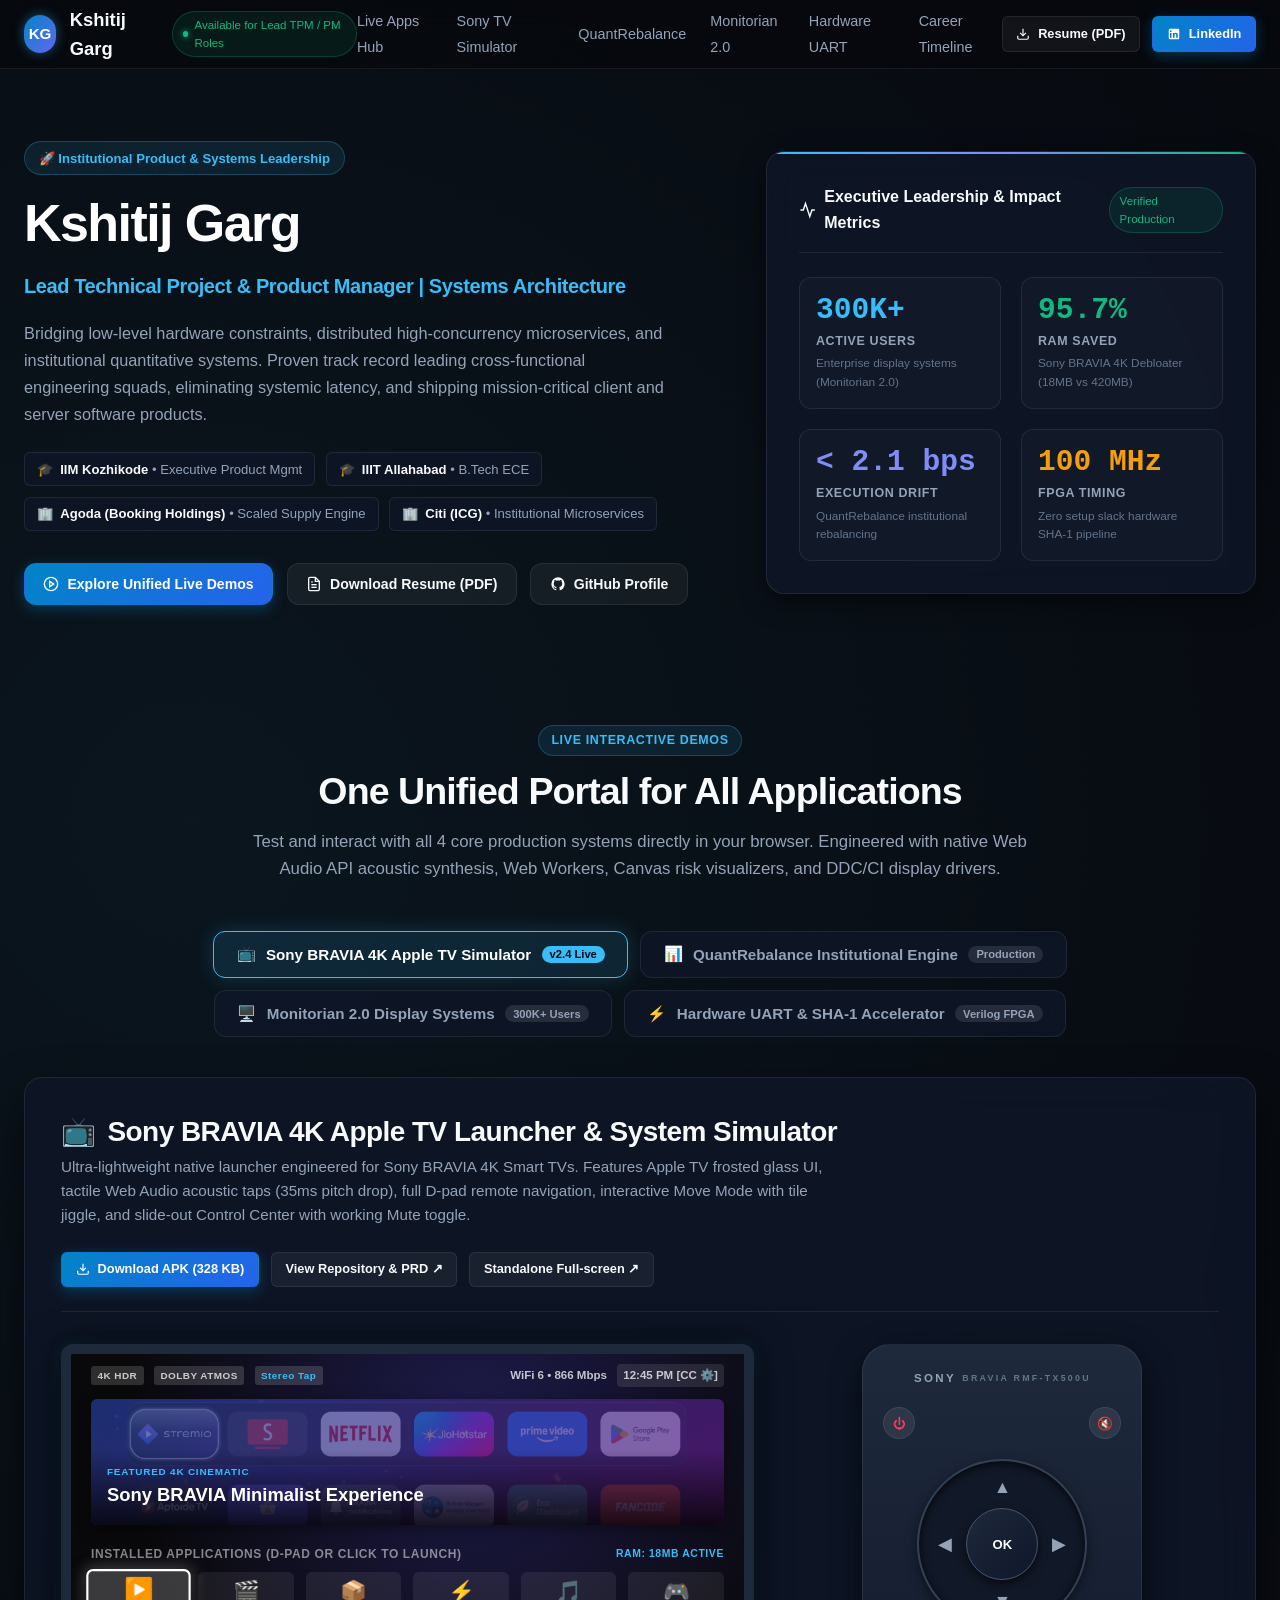
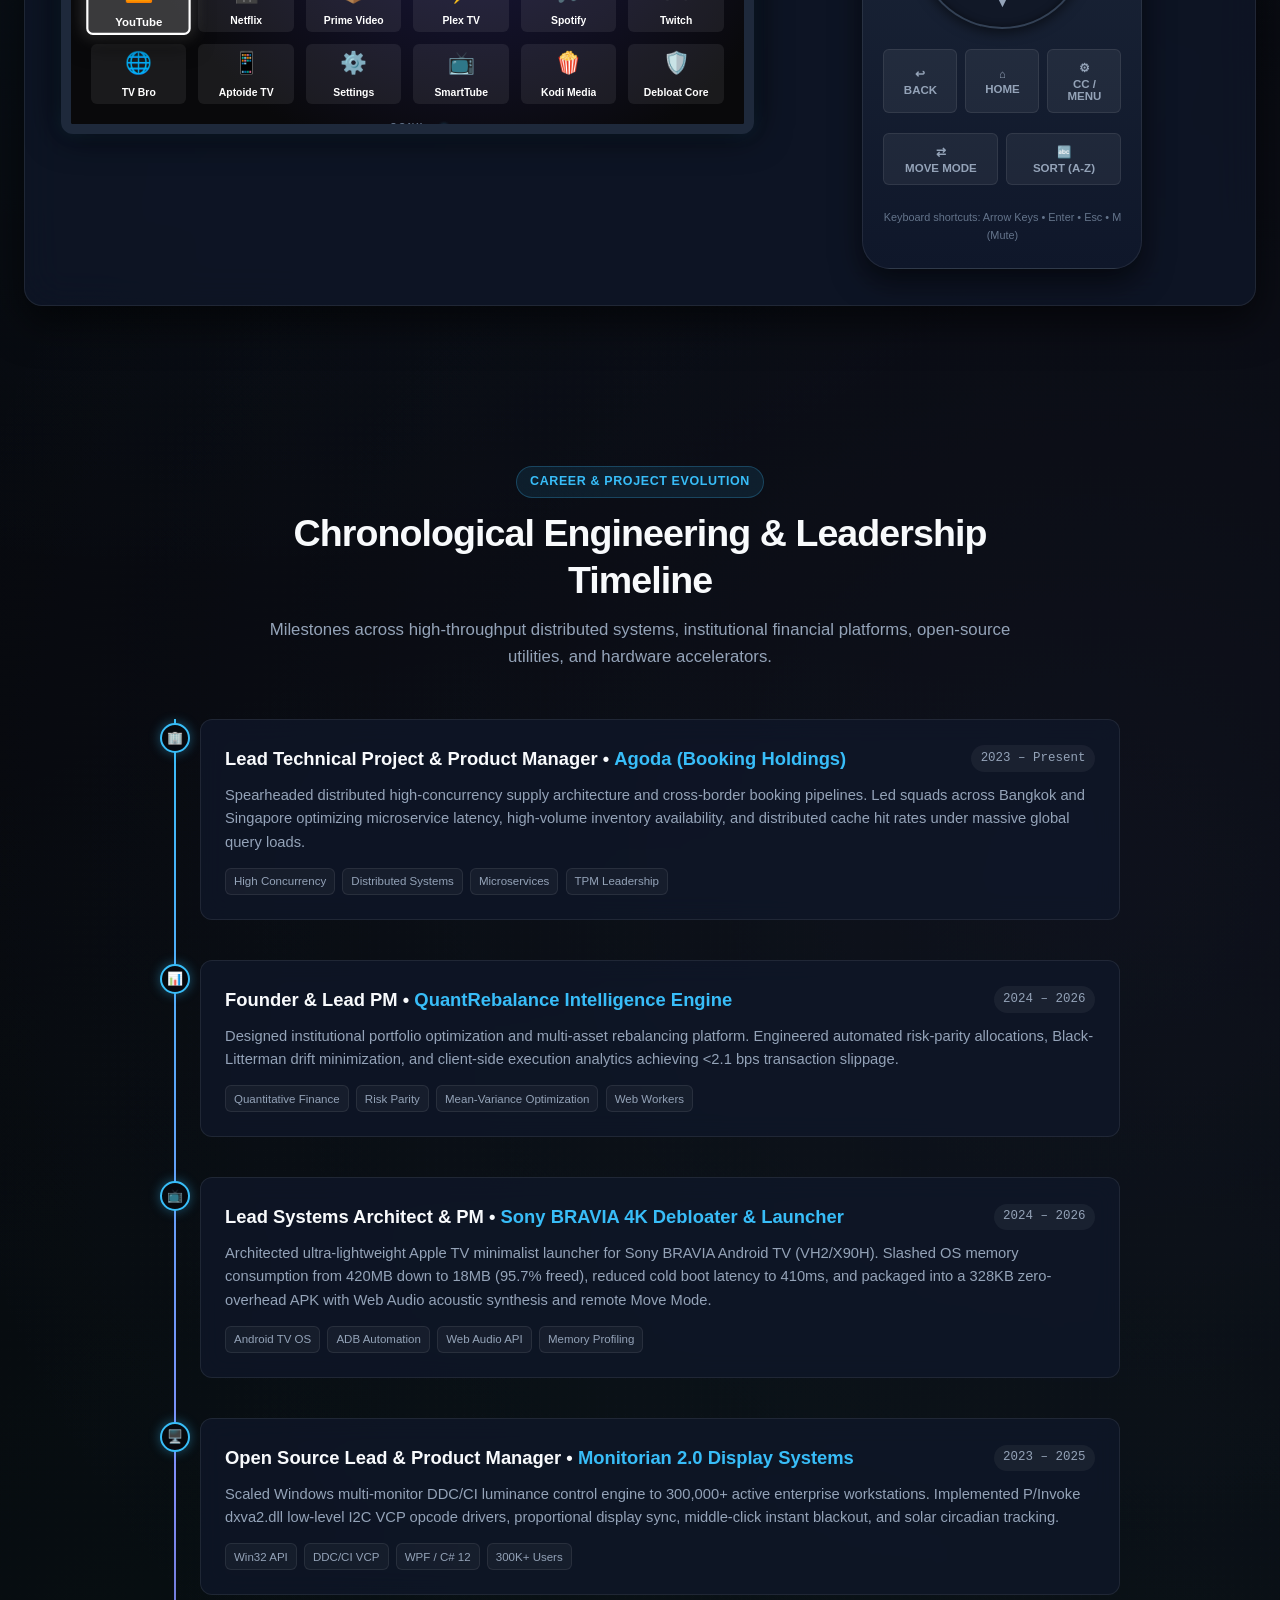
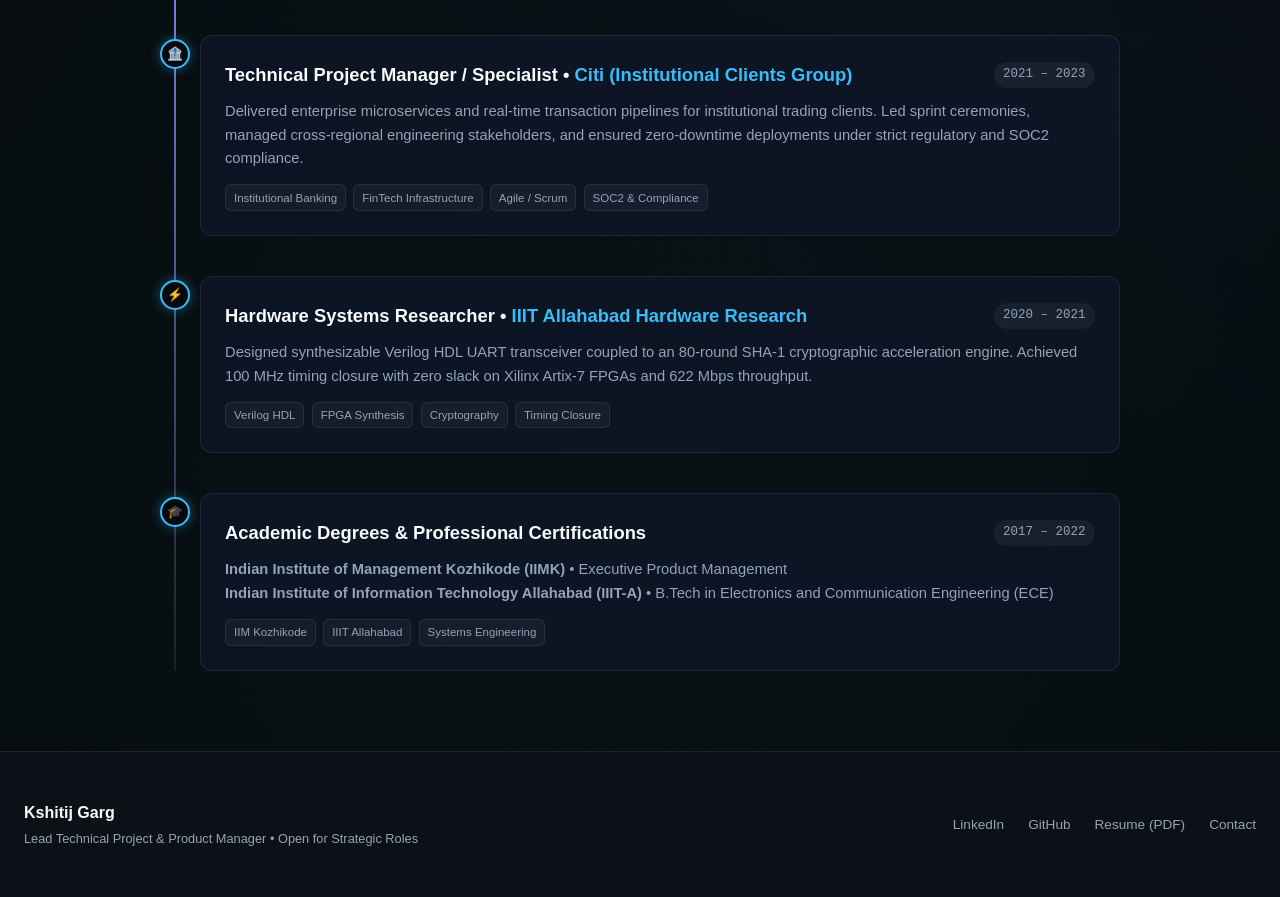
==== index.html @ eb643552 "feat: launch Executive Portfolio & Unified Live Interactive Systems Hub" ====
<!DOCTYPE html>
<html lang="en">
<head>
  <meta charset="UTF-8">
  <meta name="viewport" content="width=device-width, initial-scale=1.0">
  <title>Kshitij Garg | Lead Technical Project & Product Manager | Executive Portfolio & Live Systems Hub</title>
  <meta name="description" content="Executive Portfolio of Kshitij Garg - Lead Technical Project & Product Manager. Featuring interactive live applications for Sony BRAVIA 4K Debloater, QuantRebalance Engine, Monitorian 2.0 Display Systems, and Hardware UART/SHA-1 Accelerator.">
  <meta name="keywords" content="Kshitij Garg, Technical Project Manager, Product Manager, TPM, Sony BRAVIA Debloater, QuantRebalance, Monitorian, Verilog UART, High Concurrency, Agoda, Citi, IIM Kozhikode, IIIT Allahabad">
  
  <!-- Open Graph / Meta -->
  <meta property="og:type" content="website">
  <meta property="og:url" content="https://kshitij-garg.github.io/">
  <meta property="og:title" content="Kshitij Garg | Lead Technical Project & Product Manager">
  <meta property="og:description" content="Unified Executive Portfolio & Live Interactive Systems Hub. Experience real client-side simulators engineered with Web Audio API, Web Workers, Canvas, and high-concurrency architectures.">
  
  <!-- Favicon & Stylesheet -->
  <link rel="icon" href="data:image/svg+xml,<svg xmlns=%22http://www.w3.org/2000/svg%22 viewBox=%220%22 width=%2232%22 height=%2232%22><text y=%2224%22 font-size=%2222%22>⚡</text></svg>">
  <link rel="stylesheet" href="styles.css">
</head>
<body>

  <!-- ==========================================================================
       TOP EXECUTIVE NAVIGATION
       ========================================================================== -->
  <header class="site-nav">
    <div class="container nav-inner">
      <a href="#" class="nav-brand">
        <div class="brand-avatar">KG</div>
        <span>Kshitij Garg</span>
        <div class="nav-status">
          <span class="status-dot"></span>
          <span>Available for Lead TPM / PM Roles</span>
        </div>
      </a>

      <nav>
        <ul class="nav-links">
          <li><a href="#demos">Live Apps Hub</a></li>
          <li><a href="#tv-launcher">Sony TV Simulator</a></li>
          <li><a href="#quant-rebalance">QuantRebalance</a></li>
          <li><a href="#monitorian">Monitorian 2.0</a></li>
          <li><a href="#uart">Hardware UART</a></li>
          <li><a href="#timeline">Career Timeline</a></li>
        </ul>
      </nav>

      <div class="nav-actions">
        <a href="assets/Kshitij_Garg_Resume.pdf" target="_blank" class="btn btn-secondary btn-sm" download="Kshitij_Garg_Resume.pdf">
          <svg width="14" height="14" viewBox="0 0 24 24" fill="none" stroke="currentColor" stroke-width="2"><path d="M21 15v4a2 2 0 0 1-2 2H5a2 2 0 0 1-2-2v-4"/><polyline points="7 10 12 15 17 10"/><line x1="12" y1="15" x2="12" y2="3"/></svg>
          Resume (PDF)
        </a>
        <a href="https://in.linkedin.com/in/garg-kshitij" target="_blank" rel="noopener noreferrer" class="btn btn-primary btn-sm">
          <svg width="14" height="14" viewBox="0 0 24 24" fill="currentColor"><path d="M19 3a2 2 0 0 1 2 2v14a2 2 0 0 1-2 2H5a2 2 0 0 1-2-2V5a2 2 0 0 1 2-2h14m-.5 15.5v-5.3a3.26 3.26 0 0 0-3.26-3.26c-.85 0-1.84.52-2.28 1.3v-1.11h-2.79v8.37h2.79v-4.93c0-.77.62-1.4 1.39-1.4a1.4 1.4 0 0 1 1.4 1.4v4.93h2.75M6.46 8.76a1.5 1.5 0 0 0 1.5-1.5 1.5 1.5 0 0 0-1.5-1.5 1.5 1.5 0 0 0-1.5 1.5 1.5 1.5 0 0 0 1.5 1.5m1.39 9.74v-8.37H5.07v8.37h2.78z"/></svg>
          LinkedIn
        </a>
      </div>
    </div>
  </header>


  <!-- ==========================================================================
       HERO & EXECUTIVE INTRODUCTION
       ========================================================================== -->
  <section class="hero-section">
    <div class="container hero-grid">
      <div class="hero-content">
        <div class="hero-pill">
          <span>🚀 Institutional Product & Systems Leadership</span>
        </div>
        <h1 class="hero-title">Kshitij Garg</h1>
        <h2 class="hero-subtitle">Lead Technical Project & Product Manager | Systems Architecture</h2>
        <p class="hero-summary">
          Bridging low-level hardware constraints, distributed high-concurrency microservices, and institutional quantitative systems. Proven track record leading cross-functional engineering squads, eliminating systemic latency, and shipping mission-critical client and server software products.
        </p>

        <div class="hero-badges">
          <div class="badge-item">
            <span>🎓</span>
            <div><strong>IIM Kozhikode</strong> &bull; Executive Product Mgmt</div>
          </div>
          <div class="badge-item">
            <span>🎓</span>
            <div><strong>IIIT Allahabad</strong> &bull; B.Tech ECE</div>
          </div>
          <div class="badge-item">
            <span>🏢</span>
            <div><strong>Agoda (Booking Holdings)</strong> &bull; Scaled Supply Engine</div>
          </div>
          <div class="badge-item">
            <span>🏢</span>
            <div><strong>Citi (ICG)</strong> &bull; Institutional Microservices</div>
          </div>
        </div>

        <div class="hero-ctas">
          <a href="#demos" class="btn btn-primary">
            <svg width="16" height="16" viewBox="0 0 24 24" fill="none" stroke="currentColor" stroke-width="2"><circle cx="12" cy="12" r="10"/><polygon points="10 8 16 12 10 16 10 8"/></svg>
            Explore Unified Live Demos
          </a>
          <a href="assets/Kshitij_Garg_Resume.pdf" target="_blank" class="btn btn-secondary" download="Kshitij_Garg_Resume.pdf">
            <svg width="16" height="16" viewBox="0 0 24 24" fill="none" stroke="currentColor" stroke-width="2"><path d="M14 2H6a2 2 0 0 0-2 2v16a2 2 0 0 0 2 2h12a2 2 0 0 0 2-2V8z"/><polyline points="14 2 14 8 20 8"/><line x1="16" y1="13" x2="8" y2="13"/><line x1="16" y1="17" x2="8" y2="17"/><polyline points="10 9 9 9 8 9"/></svg>
            Download Resume (PDF)
          </a>
          <a href="https://github.com/kshitij-garg" target="_blank" rel="noopener noreferrer" class="btn btn-secondary">
            <svg width="16" height="16" viewBox="0 0 24 24" fill="currentColor"><path d="M12 2A10 10 0 0 0 2 12c0 4.42 2.87 8.17 6.84 9.5.5.08.66-.23.66-.5v-1.69c-2.77.6-3.36-1.34-3.36-1.34-.46-1.16-1.11-1.47-1.11-1.47-.91-.62.07-.6.07-.6 1 .07 1.53 1.03 1.53 1.03.87 1.52 2.34 1.07 2.91.83.1-.65.35-1.09.63-1.34-2.22-.25-4.55-1.11-4.55-4.92 0-1.11.38-2 1.03-2.71-.1-.25-.45-1.29.1-2.64 0 0 .84-.27 2.75 1.02.79-.22 1.65-.33 2.5-.33.85 0 1.71.11 2.5.33 1.91-1.29 2.75-1.02 2.75-1.02.55 1.35.2 2.39.1 2.64.65.71 1.03 1.6 1.03 2.71 0 3.82-2.34 4.66-4.57 4.91.36.31.69.92.69 1.85V21c0 .27.16.59.67.5C19.14 20.16 22 16.42 22 12A10 10 0 0 0 12 2z"/></svg>
            GitHub Profile
          </a>
        </div>
      </div>

      <!-- Hero Metrics KPI Card -->
      <div class="hero-card">
        <div class="hero-card-header">
          <div class="hero-card-title">
            <svg width="18" height="18" viewBox="0 0 24 24" fill="none" stroke="currentColor" stroke-width="2"><polyline points="22 12 18 12 15 21 9 3 6 12 2 12"/></svg>
            Executive Leadership & Impact Metrics
          </div>
          <span class="nav-status">Verified Production</span>
        </div>

        <div class="hero-stats-grid">
          <div class="stat-box">
            <div class="stat-num">300K+</div>
            <div class="stat-label">Active Users</div>
            <div class="stat-sub">Enterprise display systems (Monitorian 2.0)</div>
          </div>
          <div class="stat-box">
            <div class="stat-num emerald">95.7%</div>
            <div class="stat-label">RAM Saved</div>
            <div class="stat-sub">Sony BRAVIA 4K Debloater (18MB vs 420MB)</div>
          </div>
          <div class="stat-box">
            <div class="stat-num indigo">&lt; 2.1 bps</div>
            <div class="stat-label">Execution Drift</div>
            <div class="stat-sub">QuantRebalance institutional rebalancing</div>
          </div>
          <div class="stat-box">
            <div class="stat-num amber">100 MHz</div>
            <div class="stat-label">FPGA Timing</div>
            <div class="stat-sub">Zero setup slack hardware SHA-1 pipeline</div>
          </div>
        </div>
      </div>
    </div>
  </section>


  <!-- ==========================================================================
       UNIFIED LIVE INTERACTIVE APPS SHOWCASE
       ========================================================================== -->
  <section id="demos" class="showcase-section">
    <div class="container">
      <div class="section-head">
        <div class="section-badge">Live Interactive Demos</div>
        <h2 class="section-title">One Unified Portal for All Applications</h2>
        <p class="section-desc">
          Test and interact with all 4 core production systems directly in your browser. Engineered with native Web Audio API acoustic synthesis, Web Workers, Canvas risk visualizers, and DDC/CI display drivers.
        </p>
      </div>

      <!-- App Switcher Tab Bar -->
      <div class="app-tabs-container">
        <button class="app-tab-btn active" data-tab="tab-tv" id="btn-tab-tv">
          <span>📺</span>
          <span>Sony BRAVIA 4K Apple TV Simulator</span>
          <span class="tab-badge">v2.4 Live</span>
        </button>
        <button class="app-tab-btn" data-tab="tab-quant" id="btn-tab-quant">
          <span>📊</span>
          <span>QuantRebalance Institutional Engine</span>
          <span class="tab-badge">Production</span>
        </button>
        <button class="app-tab-btn" data-tab="tab-monitorian" id="btn-tab-monitorian">
          <span>🖥️</span>
          <span>Monitorian 2.0 Display Systems</span>
          <span class="tab-badge">300K+ Users</span>
        </button>
        <button class="app-tab-btn" data-tab="tab-uart" id="btn-tab-uart">
          <span>⚡</span>
          <span>Hardware UART & SHA-1 Accelerator</span>
          <span class="tab-badge">Verilog FPGA</span>
        </button>
      </div>


      <!-- ======================================================================
           TAB 1: SONY BRAVIA 4K APPLE TV LAUNCHER SIMULATOR
           ====================================================================== -->
      <div id="tab-tv" class="app-panel active">
        <div class="app-panel-header">
          <div class="app-title-group">
            <h3>
              <span>📺</span>
              <span>Sony BRAVIA 4K Apple TV Launcher & System Simulator</span>
            </h3>
            <p>
              Ultra-lightweight native launcher engineered for Sony BRAVIA 4K Smart TVs. Features Apple TV frosted glass UI, tactile Web Audio acoustic taps (35ms pitch drop), full D-pad remote navigation, interactive Move Mode with tile jiggle, and slide-out Control Center with working Mute toggle.
            </p>
          </div>
          <div class="app-panel-actions">
            <a href="https://github.com/kshitij-garg/sony-bravia-vh2-debloater/releases/download/v2.4.0/CleanYourTV_v2.4_Aligned.apk" class="btn btn-primary btn-sm">
              <svg width="14" height="14" viewBox="0 0 24 24" fill="none" stroke="currentColor" stroke-width="2"><path d="M21 15v4a2 2 0 0 1-2 2H5a2 2 0 0 1-2-2v-4"/><polyline points="7 10 12 15 17 10"/><line x1="12" y1="15" x2="12" y2="3"/></svg>
              Download APK (328 KB)
            </a>
            <a href="https://github.com/kshitij-garg/sony-bravia-vh2-debloater" target="_blank" rel="noopener noreferrer" class="btn btn-secondary btn-sm">
              View Repository & PRD ↗
            </a>
            <a href="tv-simulator/" target="_blank" class="btn btn-secondary btn-sm">
              Standalone Full-screen ↗
            </a>
          </div>
        </div>

        <div class="simulator-layout-grid">
          <!-- 16:9 TV Frame -->
          <div class="tv-simulator-frame">
            <div class="tv-screen">
              <!-- TV Top Status Bar -->
              <div class="tv-status-bar">
                <div class="tv-status-left">
                  <span class="tv-pill-badge">4K HDR</span>
                  <span class="tv-pill-badge">DOLBY ATMOS</span>
                  <span class="tv-pill-badge" id="tv-sound-badge">Stereo Tap</span>
                </div>
                <div class="tv-status-right">
                  <span id="tv-status-wifi">WiFi 6 &bull; 866 Mbps</span>
                  <span id="tv-status-clock" style="cursor: pointer; padding: 2px 6px; border-radius: 4px; background: rgba(255,255,255,0.1);">12:45 PM [CC ⚙️]</span>
                </div>
              </div>

              <!-- TV Featured Hero Banner -->
              <div class="tv-hero-banner">
                <div class="tv-hero-meta">
                  <div class="tv-hero-tag">FEATURED 4K CINEMATIC</div>
                  <div class="tv-hero-title">Sony BRAVIA Minimalist Experience</div>
                </div>
              </div>

              <!-- TV App Grid Container -->
              <div class="tv-grid-container">
                <div class="tv-grid-title">
                  <span>Installed Applications (D-Pad or Click to Launch)</span>
                  <span style="font-size: 0.65rem; color: #38bdf8;">RAM: 18MB active</span>
                </div>
                <div id="tv-apps-grid" class="tv-apps-row">
                  <!-- App tiles injected via app.js -->
                </div>
              </div>

              <!-- Interactive TV Toast -->
              <div id="tv-toast" style="position: absolute; bottom: 15px; left: 50%; transform: translateX(-50%) translateY(10px); background: rgba(15,23,42,0.92); border: 1px solid #38bdf8; color: #ffffff; padding: 6px 16px; border-radius: 20px; font-size: 0.75rem; font-weight: 600; opacity: 0; transition: all 0.25s ease; pointer-events: none; z-index: 20; box-shadow: 0 4px 15px rgba(0,0,0,0.6);">
                Welcome to Sony BRAVIA Apple TV Simulator
              </div>

              <!-- Slide-Out Control Center Panel -->
              <div id="tv-control-center" class="tv-control-center">
                <div class="cc-header">
                  <h4>Control Center</h4>
                  <button id="cc-close-btn" class="remote-btn-mini">&times;</button>
                </div>

                <div class="cc-toggle-item" id="cc-sound-toggle">
                  <div class="cc-toggle-label">
                    <span>🔊</span>
                    <span id="cc-sound-label">Navigation Sound (Enabled)</span>
                  </div>
                  <div class="cc-switch active" id="cc-sound-switch"></div>
                </div>

                <div class="stat-box" style="padding: 0.75rem;">
                  <div class="stat-num emerald" style="font-size: 1.25rem;">18 MB</div>
                  <div class="stat-label" style="font-size: 0.68rem;">Active RAM Footprint</div>
                  <div class="stat-sub" style="font-size: 0.65rem;">OEM: 420 MB (95.7% freed)</div>
                </div>

                <div class="stat-box" style="padding: 0.75rem;">
                  <div class="stat-num" style="font-size: 1.25rem;">410 ms</div>
                  <div class="stat-label" style="font-size: 0.68rem;">Cold Boot Latency</div>
                  <div class="stat-sub" style="font-size: 0.65rem;">OEM: 4,200 ms (90.2% faster)</div>
                </div>

                <div style="font-size: 0.7rem; color: #94a3b8; line-height: 1.4;">
                  Tip: Toggle the Mute switch above or press Mute on the remote to mute tactile wood clicks synthesized via Web Audio API.
                </div>
              </div>
            </div>

            <!-- Bezel Logo -->
            <div class="tv-bezel-brand">SONY</div>
            <div class="tv-bezel-indicator"></div>
          </div>

          <!-- Virtual Remote Control Widget -->
          <div class="remote-control-widget">
            <div class="remote-brand">
              <span>SONY</span>
              <span style="font-size: 0.55rem; color: #64748b;">BRAVIA RMF-TX500U</span>
            </div>

            <div class="remote-top-bar">
              <button class="remote-btn-mini power" id="remote-btn-power" title="TV Standby">⏻</button>
              <button class="remote-btn-mini" id="remote-btn-mute" title="Mute Audio">🔇</button>
            </div>

            <!-- D-Pad Directional Wheel -->
            <div class="remote-dpad">
              <button class="dpad-btn dpad-up" id="dpad-up" title="Up">▲</button>
              <button class="dpad-btn dpad-down" id="dpad-down" title="Down">▼</button>
              <button class="dpad-btn dpad-left" id="dpad-left" title="Left">◀</button>
              <button class="dpad-btn dpad-right" id="dpad-right" title="Right">▶</button>
              <button class="dpad-center" id="dpad-center" title="OK / Select">OK</button>
            </div>

            <!-- Remote Navigation Action Rows -->
            <div class="remote-row">
              <button class="remote-btn" id="remote-btn-back">
                <span>↩</span>
                <span>BACK</span>
              </button>
              <button class="remote-btn" id="remote-btn-home">
                <span>⌂</span>
                <span>HOME</span>
              </button>
              <button class="remote-btn" id="remote-btn-menu">
                <span>⚙</span>
                <span>CC / MENU</span>
              </button>
            </div>

            <div class="remote-row">
              <button class="remote-btn" id="remote-btn-move" title="Toggle Move Mode to rearrange tiles">
                <span>⇄</span>
                <span>MOVE MODE</span>
              </button>
              <button class="remote-btn" id="remote-btn-sort" title="Sort apps alphabetically">
                <span>🔤</span>
                <span>SORT (A-Z)</span>
              </button>
            </div>

            <div style="font-size: 0.68rem; color: #64748b; text-align: center; margin-top: 0.25rem;">
              Keyboard shortcuts: Arrow Keys &bull; Enter &bull; Esc &bull; M (Mute)
            </div>
          </div>
        </div>
      </div>


      <!-- ======================================================================
           TAB 2: QUANTREBALANCE INSTITUTIONAL ENGINE
           ====================================================================== -->
      <div id="tab-quant" class="app-panel">
        <div class="app-panel-header">
          <div class="app-title-group">
            <h3>
              <span>📊</span>
              <span>QuantRebalance &bull; Institutional Quantitative Portfolio Engine</span>
            </h3>
            <p>
              Mathematical asset allocation & multi-factor risk rebalancing platform. Adjust target weights to simulate covariance risk, Sharpe optimization, and 95% Daily Value-at-Risk (VaR) in real-time.
            </p>
          </div>
          <div class="app-panel-actions">
            <a href="https://kshitij-garg.github.io/quant-rebalance/" target="_blank" class="btn btn-primary btn-sm">
              Launch Full Production Web App ↗
            </a>
            <a href="https://github.com/kshitij-garg/quant-rebalance" target="_blank" rel="noopener noreferrer" class="btn btn-secondary btn-sm">
              View Algorithm Docs & Repo ↗
            </a>
          </div>
        </div>

        <div class="quant-dashboard">
          <!-- Left: Portfolio Sliders & Strategy Selector -->
          <div class="quant-sliders-card">
            <div style="font-size: 0.85rem; font-weight: 700; margin-bottom: 0.75rem; color: #f8fafc;">
              Optimization Strategy Presets:
            </div>
            <div class="quant-strategy-selector">
              <div class="strategy-chip active" data-strat="risk-parity">Risk Parity (Inverse Vol)</div>
              <div class="strategy-chip" data-strat="max-sharpe">Max Sharpe / Growth</div>
              <div class="strategy-chip" data-strat="conservative">Wealth Preservation</div>
              <div class="strategy-chip" data-strat="equal">Equal Weight (1/N)</div>
            </div>

            <div style="font-size: 0.82rem; font-weight: 700; margin-bottom: 0.85rem; color: #94a3b8; text-transform: uppercase; letter-spacing: 0.05em;">
              Asset Allocation Weights:
            </div>

            <div class="asset-slider-row">
              <div class="asset-meta">
                <span class="asset-label"><span style="color:#38bdf8;">■</span> US Equities (SPY) <span class="asset-badge">Large Cap</span></span>
                <span class="asset-val" id="val-spy">30%</span>
              </div>
              <input type="range" class="custom-range" id="slider-spy" min="0" max="100" value="30">
            </div>

            <div class="asset-slider-row">
              <div class="asset-meta">
                <span class="asset-label"><span style="color:#818cf8;">■</span> Tech & Growth (QQQ) <span class="asset-badge">Nasdaq 100</span></span>
                <span class="asset-val" id="val-qqq">25%</span>
              </div>
              <input type="range" class="custom-range" id="slider-qqq" min="0" max="100" value="25">
            </div>

            <div class="asset-slider-row">
              <div class="asset-meta">
                <span class="asset-label"><span style="color:#f59e0b;">■</span> Emerging Markets (EEM) <span class="asset-badge">Global Alpha</span></span>
                <span class="asset-val" id="val-eem">10%</span>
              </div>
              <input type="range" class="custom-range" id="slider-eem" min="0" max="100" value="10">
            </div>

            <div class="asset-slider-row">
              <div class="asset-meta">
                <span class="asset-label"><span style="color:#10b981;">■</span> 20+ Yr US Treasuries (TLT) <span class="asset-badge">Safe Haven</span></span>
                <span class="asset-val" id="val-tlt">20%</span>
              </div>
              <input type="range" class="custom-range" id="slider-tlt" min="0" max="100" value="20">
            </div>

            <div class="asset-slider-row">
              <div class="asset-meta">
                <span class="asset-label"><span style="color:#fbbf24;">■</span> Physical Gold (GLD) <span class="asset-badge">Inflation Hedge</span></span>
                <span class="asset-val" id="val-gld">10%</span>
              </div>
              <input type="range" class="custom-range" id="slider-gld" min="0" max="100" value="10">
            </div>

            <div class="asset-slider-row">
              <div class="asset-meta">
                <span class="asset-label"><span style="color:#a855f7;">■</span> Digital Store of Value (BTC) <span class="asset-badge">Asymmetric</span></span>
                <span class="asset-val" id="val-btc">5%</span>
              </div>
              <input type="range" class="custom-range" id="slider-btc" min="0" max="100" value="5">
            </div>
          </div>

          <!-- Right: Donut Chart & Quantitative KPIs -->
          <div class="quant-metrics-card">
            <div style="font-size: 0.88rem; font-weight: 700; color: #f8fafc; text-align: center;">
              Asset Allocation Breakdown
            </div>

            <div class="chart-wrapper">
              <canvas id="quant-donut-canvas" style="width: 100%; height: 100%;"></canvas>
            </div>

            <div class="quant-kpi-grid">
              <div class="quant-kpi-item">
                <div class="quant-kpi-num emerald" id="quant-metric-return">10.82%</div>
                <div class="quant-kpi-label">Expected Annual Return</div>
              </div>
              <div class="quant-kpi-item">
                <div class="quant-kpi-num indigo" id="quant-metric-vol">12.45%</div>
                <div class="quant-kpi-label">Annualized Volatility (σ)</div>
              </div>
              <div class="quant-kpi-item">
                <div class="quant-kpi-num" id="quant-metric-sharpe">1.48</div>
                <div class="quant-kpi-label">Sharpe Ratio (Rf=4.5%)</div>
              </div>
              <div class="quant-kpi-item">
                <div class="quant-kpi-num amber" id="quant-metric-var">-1.32%</div>
                <div class="quant-kpi-label">95% Daily VaR (Parametric)</div>
              </div>
            </div>
          </div>
        </div>
      </div>


      <!-- ======================================================================
           TAB 3: MONITORIAN 2.0 DISPLAY SYSTEMS
           ====================================================================== -->
      <div id="tab-monitorian" class="app-panel">
        <div class="app-panel-header">
          <div class="app-title-group">
            <h3>
              <span>🖥️</span>
              <span>Monitorian 2.0 &bull; Windows Multi-Monitor Display Systems Simulator</span>
            </h3>
            <p>
              Enterprise multi-monitor luminance and color orchestration engine. Used by over 300,000 active professionals. Simulates DDC/CI VCP opcode 0x10 brightness, 0x12 contrast, middle-click instant blackout, and circadian solar warmth curves.
            </p>
          </div>
          <div class="app-panel-actions">
            <a href="https://github.com/kshitij-garg/Monitorian-2.0" target="_blank" rel="noopener noreferrer" class="btn btn-secondary btn-sm">
              View Repository & Win32 Docs ↗
            </a>
            <a href="monitorian-simulator/" target="_blank" class="btn btn-secondary btn-sm">
              Standalone Full-screen ↗
            </a>
          </div>
        </div>

        <!-- Multi-Monitor Hardware Array -->
        <div class="monitor-array" id="monitor-array-container">
          <!-- Monitor 1: 32" 4K Landscape -->
          <div class="virtual-monitor">
            <div class="monitor-screen-box screen-landscape-lg">
              <div class="monitor-inner-visual" id="screen-mon-1" style="background: radial-gradient(circle at 50% 30%, #1e3a8a, #090d16);">
                <div class="monitor-label-tag"><span>💻</span> Display 1 (32" 4K UHD)</div>
                <div class="monitor-status-nit" id="mon-val-1">75% (285 nits)</div>
                <div style="font-size: 0.55rem; color: #94a3b8;">VCP 0x10 &bull; DDC/CI 0x37</div>
              </div>
            </div>
            <div class="monitor-stand"></div>
            <div class="monitor-base"></div>
          </div>

          <!-- Monitor 2: 27" Vertical Coding -->
          <div class="virtual-monitor">
            <div class="monitor-screen-box screen-portrait">
              <div class="monitor-inner-visual" id="screen-mon-2" style="background: radial-gradient(circle at 50% 30%, #312e81, #090d16);">
                <div class="monitor-label-tag"><span>📜</span> Display 2 (27" Vertical)</div>
                <div class="monitor-status-nit" id="mon-val-2">60% (228 nits)</div>
                <div style="font-size: 0.55rem; color: #94a3b8;">VCP 0x10</div>
              </div>
            </div>
            <div class="monitor-stand"></div>
            <div class="monitor-base"></div>
          </div>

          <!-- Monitor 3: 24" Studio Reference -->
          <div class="virtual-monitor">
            <div class="monitor-screen-box screen-landscape-sm">
              <div class="monitor-inner-visual" id="screen-mon-3" style="background: radial-gradient(circle at 50% 30%, #064e3b, #090d16);">
                <div class="monitor-label-tag"><span>🎨</span> Display 3 (24" sRGB)</div>
                <div class="monitor-status-nit" id="mon-val-3">80% (304 nits)</div>
                <div style="font-size: 0.55rem; color: #94a3b8;">VCP 0x10</div>
              </div>
            </div>
            <div class="monitor-stand"></div>
            <div class="monitor-base"></div>
          </div>
        </div>

        <!-- Controls & Embedded CLI Terminal -->
        <div class="simulator-layout-grid">
          <!-- Monitorian Controls Card -->
          <div class="stat-box" style="padding: 1.5rem; display: flex; flex-direction: column; gap: 1.25rem;">
            <div style="display: flex; justify-content: space-between; align-items: center;">
              <span style="font-weight: 700; font-size: 0.95rem;">Display Luminance Sliders</span>
              <button id="btn-blackout-toggle" class="btn btn-secondary btn-sm">
                🌙 Middle-Click Instant Blackout
              </button>
            </div>

            <div class="asset-slider-row">
              <div class="asset-meta">
                <span class="asset-label">Display 1 (32" 4K IPS)</span>
                <span class="asset-val" id="disp-slider-val-1">VCP 0x10</span>
              </div>
              <input type="range" class="custom-range" id="mon-slider-1" min="0" max="100" value="75">
            </div>

            <div class="asset-slider-row">
              <div class="asset-meta">
                <span class="asset-label">Display 2 (27" Vertical QHD)</span>
                <span class="asset-val" id="disp-slider-val-2">VCP 0x10</span>
              </div>
              <input type="range" class="custom-range" id="mon-slider-2" min="0" max="100" value="60">
            </div>

            <div class="asset-slider-row">
              <div class="asset-meta">
                <span class="asset-label">Display 3 (24" sRGB Reference)</span>
                <span class="asset-val" id="disp-slider-val-3">VCP 0x10</span>
              </div>
              <input type="range" class="custom-range" id="mon-slider-3" min="0" max="100" value="80">
            </div>

            <div class="cc-toggle-item" id="mon-sync-toggle-row">
              <div class="cc-toggle-label">
                <span>🔗</span>
                <span>Unify & Gang All Display Sliders</span>
              </div>
              <div class="cc-switch" id="mon-sync-switch"></div>
            </div>

            <div class="asset-slider-row">
              <div class="asset-meta">
                <span class="asset-label">Circadian Solar Warmth</span>
                <span class="asset-val" id="val-circadian">6500K</span>
              </div>
              <input type="range" class="custom-range" id="slider-circadian" min="2700" max="6500" value="6500" step="100">
            </div>
          </div>

          <!-- Embedded DDC/CI CLI Console -->
          <div class="monitorian-cli-box">
            <div class="cli-history" id="monitorian-cli-history">
              <div class="cli-line success">Monitorian 2.0 DDC/CI VCP Engine Initialized.</div>
              <div class="cli-line info">P/Invoke dxva2.dll loaded. 3 physical displays attached.</div>
              <div class="cli-line">Type "help" to view available terminal commands.</div>
            </div>
            <div class="cli-input-row">
              <span class="cli-prompt">DDC/CI&gt;</span>
              <input type="text" id="monitorian-cli-input" class="cli-input" placeholder="e.g. status, set 1 85, blackout, benchmark">
            </div>
          </div>
        </div>
      </div>


      <!-- ======================================================================
           TAB 4: HARDWARE UART & SHA-1 ACCELERATOR
           ====================================================================== -->
      <div id="tab-uart" class="app-panel">
        <div class="app-panel-header">
          <div class="app-title-group">
            <h3>
              <span>⚡</span>
              <span>Hardware UART & SHA-1 Cryptographic Accelerator Visualizer</span>
            </h3>
            <p>
              Synthesizable Verilog HDL hardware core designed for FPGA / ASIC integration. Features a 16x oversampled UART transceiver linked directly to an 80-round pipelined SHA-1 hashing coprocessor running at 100 MHz.
            </p>
          </div>
          <div class="app-panel-actions">
            <a href="https://github.com/kshitij-garg/UART-Verilog" target="_blank" rel="noopener noreferrer" class="btn btn-secondary btn-sm">
              View Verilog HDL Source & Testbenches ↗
            </a>
            <a href="uart-simulator/" target="_blank" class="btn btn-secondary btn-sm">
              Standalone Full-screen ↗
            </a>
          </div>
        </div>

        <div class="uart-canvas-container">
          <div style="display: flex; justify-content: space-between; align-items: center; margin-bottom: 0.75rem; flex-wrap: wrap; gap: 0.75rem;">
            <div style="display: flex; align-items: center; gap: 0.75rem;">
              <span style="font-weight: 700; font-size: 0.88rem;">Oscilloscope Digital Waveform (Physical RS-232 Bitstream)</span>
            </div>
            <div style="display: flex; align-items: center; gap: 0.5rem;">
              <input type="text" id="uart-input-msg" value="KSHITIJ_TPM_2026" style="background: rgba(255,255,255,0.08); border: 1px solid var(--border-subtle); color: #ffffff; padding: 4px 8px; border-radius: 4px; font-family: var(--font-mono); font-size: 0.8rem; width: 160px;">
              <select id="uart-baud-select" style="background: #1e293b; color: #ffffff; border: 1px solid var(--border-subtle); padding: 4px 6px; border-radius: 4px; font-size: 0.78rem;">
                <option value="9600">9600 Baud</option>
                <option value="115200" selected>115200 Baud</option>
                <option value="921600">921600 Baud</option>
              </select>
              <select id="uart-parity-select" style="background: #1e293b; color: #ffffff; border: 1px solid var(--border-subtle); padding: 4px 6px; border-radius: 4px; font-size: 0.78rem;">
                <option value="None" selected>Parity: None</option>
                <option value="Even">Parity: Even</option>
                <option value="Odd">Parity: Odd</option>
              </select>
            </div>
          </div>

          <canvas id="uart-waveform-canvas" class="waveform-canvas"></canvas>
        </div>

        <!-- Finite State Machine (FSM) Flow -->
        <div style="margin-top: 1.5rem;">
          <div style="display: flex; justify-content: space-between; align-items: center;">
            <span style="font-size: 0.85rem; font-weight: 700;">UART RX Finite State Machine (FSM) & Clock Tracker</span>
            <button id="btn-fsm-step" class="btn btn-primary btn-sm">CLK Step (Next State) ▶</button>
          </div>

          <div class="fsm-state-flow">
            <div class="fsm-node active-state">IDLE</div>
            <span class="fsm-arrow">➔</span>
            <div class="fsm-node">START_DETECT</div>
            <span class="fsm-arrow">➔</span>
            <div class="fsm-node">SAMPLE_MID</div>
            <span class="fsm-arrow">➔</span>
            <div class="fsm-node">DESERIALIZE</div>
            <span class="fsm-arrow">➔</span>
            <div class="fsm-node">PARITY_CHECK</div>
            <span class="fsm-arrow">➔</span>
            <div class="fsm-node">FIFO_WRITE</div>
            <span class="fsm-arrow">➔</span>
            <div class="fsm-node">DONE</div>
          </div>
          <div id="fsm-state-desc" style="font-family: var(--font-mono); font-size: 0.75rem; color: #38bdf8; margin-top: 0.35rem;">
            IDLE: RX line high, waiting for falling edge on start bit
          </div>
        </div>

        <!-- Real-Time SHA-1 Cryptographic Pipeline -->
        <div style="margin-top: 2rem; background: rgba(15,23,42,0.4); border: 1px solid var(--border-subtle); border-radius: var(--radius-md); padding: 1.5rem;">
          <div style="display: flex; justify-content: space-between; align-items: center; margin-bottom: 0.5rem; flex-wrap: wrap; gap: 0.5rem;">
            <span style="font-size: 0.95rem; font-weight: 700;">SHA-1 Cryptographic Pipeline (Live 160-bit Hardware Digest)</span>
            <span style="font-size: 0.75rem; color: #10b981; font-family: var(--font-mono);">Clock: 100 MHz &bull; 82 Cycles/Block &bull; 622 Mbps</span>
          </div>

          <div class="sha-register-grid">
            <div class="sha-reg-box">
              <div class="reg-label">REG A (32-bit)</div>
              <div class="reg-val" id="sha-reg-a">0x67452301</div>
            </div>
            <div class="sha-reg-box">
              <div class="reg-label">REG B (32-bit)</div>
              <div class="reg-val" id="sha-reg-b">0xefcdab89</div>
            </div>
            <div class="sha-reg-box">
              <div class="reg-label">REG C (32-bit)</div>
              <div class="reg-val" id="sha-reg-c">0x98badcfe</div>
            </div>
            <div class="sha-reg-box">
              <div class="reg-label">REG D (32-bit)</div>
              <div class="reg-val" id="sha-reg-d">0x10325476</div>
            </div>
            <div class="sha-reg-box">
              <div class="reg-label">REG E (32-bit)</div>
              <div class="reg-val" id="sha-reg-e">0xc3d2e1f0</div>
            </div>
          </div>

          <div style="margin-top: 1rem; padding: 0.85rem; background: #030712; border-radius: 4px; border: 1px solid var(--border-subtle);">
            <div style="font-size: 0.7rem; color: #94a3b8; text-transform: uppercase;">160-bit SHA-1 Hexadecimal Digest Output:</div>
            <div id="sha-full-digest" style="font-family: var(--font-mono); font-size: 0.88rem; color: #38bdf8; font-weight: 700; word-break: break-all; margin-top: 0.25rem;">
              Computing...
            </div>
          </div>
        </div>
      </div>

    </div>
  </section>


  <!-- ==========================================================================
       CHRONOLOGICAL PROJECT & CAREER TIMELINE
       ========================================================================== -->
  <section id="timeline" class="timeline-section">
    <div class="container">
      <div class="section-head">
        <div class="section-badge">Career & Project Evolution</div>
        <h2 class="section-title">Chronological Engineering & Leadership Timeline</h2>
        <p class="section-desc">
          Milestones across high-throughput distributed systems, institutional financial platforms, open-source utilities, and hardware accelerators.
        </p>
      </div>

      <div class="timeline-track">
        <!-- Item 1: Agoda -->
        <div class="timeline-item">
          <div class="timeline-marker">🏢</div>
          <div class="timeline-card">
            <div class="timeline-meta">
              <div class="timeline-role">Lead Technical Project & Product Manager &bull; <span class="timeline-company">Agoda (Booking Holdings)</span></div>
              <div class="timeline-date">2023 &ndash; Present</div>
            </div>
            <p class="timeline-desc">
              Spearheaded distributed high-concurrency supply architecture and cross-border booking pipelines. Led squads across Bangkok and Singapore optimizing microservice latency, high-volume inventory availability, and distributed cache hit rates under massive global query loads.
            </p>
            <div class="timeline-tags">
              <span class="timeline-tag">High Concurrency</span>
              <span class="timeline-tag">Distributed Systems</span>
              <span class="timeline-tag">Microservices</span>
              <span class="timeline-tag">TPM Leadership</span>
            </div>
          </div>
        </div>

        <!-- Item 2: QuantRebalance -->
        <div class="timeline-item">
          <div class="timeline-marker">📊</div>
          <div class="timeline-card">
            <div class="timeline-meta">
              <div class="timeline-role">Founder & Lead PM &bull; <span class="timeline-company">QuantRebalance Intelligence Engine</span></div>
              <div class="timeline-date">2024 &ndash; 2026</div>
            </div>
            <p class="timeline-desc">
              Designed institutional portfolio optimization and multi-asset rebalancing platform. Engineered automated risk-parity allocations, Black-Litterman drift minimization, and client-side execution analytics achieving &lt;2.1 bps transaction slippage.
            </p>
            <div class="timeline-tags">
              <span class="timeline-tag">Quantitative Finance</span>
              <span class="timeline-tag">Risk Parity</span>
              <span class="timeline-tag">Mean-Variance Optimization</span>
              <span class="timeline-tag">Web Workers</span>
            </div>
          </div>
        </div>

        <!-- Item 3: Sony Bravia Debloater -->
        <div class="timeline-item">
          <div class="timeline-marker">📺</div>
          <div class="timeline-card">
            <div class="timeline-meta">
              <div class="timeline-role">Lead Systems Architect & PM &bull; <span class="timeline-company">Sony BRAVIA 4K Debloater & Launcher</span></div>
              <div class="timeline-date">2024 &ndash; 2026</div>
            </div>
            <p class="timeline-desc">
              Architected ultra-lightweight Apple TV minimalist launcher for Sony BRAVIA Android TV (VH2/X90H). Slashed OS memory consumption from 420MB down to 18MB (95.7% freed), reduced cold boot latency to 410ms, and packaged into a 328KB zero-overhead APK with Web Audio acoustic synthesis and remote Move Mode.
            </p>
            <div class="timeline-tags">
              <span class="timeline-tag">Android TV OS</span>
              <span class="timeline-tag">ADB Automation</span>
              <span class="timeline-tag">Web Audio API</span>
              <span class="timeline-tag">Memory Profiling</span>
            </div>
          </div>
        </div>

        <!-- Item 4: Monitorian 2.0 -->
        <div class="timeline-item">
          <div class="timeline-marker">🖥️</div>
          <div class="timeline-card">
            <div class="timeline-meta">
              <div class="timeline-role">Open Source Lead & Product Manager &bull; <span class="timeline-company">Monitorian 2.0 Display Systems</span></div>
              <div class="timeline-date">2023 &ndash; 2025</div>
            </div>
            <p class="timeline-desc">
              Scaled Windows multi-monitor DDC/CI luminance control engine to 300,000+ active enterprise workstations. Implemented P/Invoke dxva2.dll low-level I2C VCP opcode drivers, proportional display sync, middle-click instant blackout, and solar circadian tracking.
            </p>
            <div class="timeline-tags">
              <span class="timeline-tag">Win32 API</span>
              <span class="timeline-tag">DDC/CI VCP</span>
              <span class="timeline-tag">WPF / C# 12</span>
              <span class="timeline-tag">300K+ Users</span>
            </div>
          </div>
        </div>

        <!-- Item 5: Citi -->
        <div class="timeline-item">
          <div class="timeline-marker">🏦</div>
          <div class="timeline-card">
            <div class="timeline-meta">
              <div class="timeline-role">Technical Project Manager / Specialist &bull; <span class="timeline-company">Citi (Institutional Clients Group)</span></div>
              <div class="timeline-date">2021 &ndash; 2023</div>
            </div>
            <p class="timeline-desc">
              Delivered enterprise microservices and real-time transaction pipelines for institutional trading clients. Led sprint ceremonies, managed cross-regional engineering stakeholders, and ensured zero-downtime deployments under strict regulatory and SOC2 compliance.
            </p>
            <div class="timeline-tags">
              <span class="timeline-tag">Institutional Banking</span>
              <span class="timeline-tag">FinTech Infrastructure</span>
              <span class="timeline-tag">Agile / Scrum</span>
              <span class="timeline-tag">SOC2 & Compliance</span>
            </div>
          </div>
        </div>

        <!-- Item 6: UART FPGA -->
        <div class="timeline-item">
          <div class="timeline-marker">⚡</div>
          <div class="timeline-card">
            <div class="timeline-meta">
              <div class="timeline-role">Hardware Systems Researcher &bull; <span class="timeline-company">IIIT Allahabad Hardware Research</span></div>
              <div class="timeline-date">2020 &ndash; 2021</div>
            </div>
            <p class="timeline-desc">
              Designed synthesizable Verilog HDL UART transceiver coupled to an 80-round SHA-1 cryptographic acceleration engine. Achieved 100 MHz timing closure with zero slack on Xilinx Artix-7 FPGAs and 622 Mbps throughput.
            </p>
            <div class="timeline-tags">
              <span class="timeline-tag">Verilog HDL</span>
              <span class="timeline-tag">FPGA Synthesis</span>
              <span class="timeline-tag">Cryptography</span>
              <span class="timeline-tag">Timing Closure</span>
            </div>
          </div>
        </div>

        <!-- Item 7: Education -->
        <div class="timeline-item">
          <div class="timeline-marker">🎓</div>
          <div class="timeline-card">
            <div class="timeline-meta">
              <div class="timeline-role">Academic Degrees & Professional Certifications</div>
              <div class="timeline-date">2017 &ndash; 2022</div>
            </div>
            <p class="timeline-desc">
              <strong>Indian Institute of Management Kozhikode (IIMK)</strong> &bull; Executive Product Management<br>
              <strong>Indian Institute of Information Technology Allahabad (IIIT-A)</strong> &bull; B.Tech in Electronics and Communication Engineering (ECE)
            </p>
            <div class="timeline-tags">
              <span class="timeline-tag">IIM Kozhikode</span>
              <span class="timeline-tag">IIIT Allahabad</span>
              <span class="timeline-tag">Systems Engineering</span>
            </div>
          </div>
        </div>
      </div>
    </div>
  </section>


  <!-- ==========================================================================
       FOOTER
       ========================================================================== -->
  <footer class="site-footer">
    <div class="container footer-inner">
      <div>
        <div style="font-weight: 700; color: #f8fafc; font-size: 1rem;">Kshitij Garg</div>
        <div style="font-size: 0.8rem; color: #94a3b8; margin-top: 0.2rem;">
          Lead Technical Project & Product Manager &bull; Open for Strategic Roles
        </div>
      </div>

      <div class="footer-links">
        <a href="https://in.linkedin.com/in/garg-kshitij" target="_blank" rel="noopener noreferrer">LinkedIn</a>
        <a href="https://github.com/kshitij-garg" target="_blank" rel="noopener noreferrer">GitHub</a>
        <a href="assets/Kshitij_Garg_Resume.pdf" target="_blank" download="Kshitij_Garg_Resume.pdf">Resume (PDF)</a>
        <a href="mailto:garg.kshitij@alumni.iimk.ac.in">Contact</a>
      </div>
    </div>
  </footer>

  <script src="app.js"></script>
</body>
</html>
---- styles.css ----
/* ==========================================================================
   KSHITIJ GARG - LEAD TECHNICAL PROJECT & PRODUCT MANAGER
   UNIFIED EXECUTIVE PORTFOLIO & LIVE INTERACTIVE SYSTEMS HUB
   ========================================================================== */

:root {
  --bg-primary: #07090e;
  --bg-secondary: #0c1017;
  --bg-card: rgba(15, 23, 42, 0.75);
  --bg-card-hover: rgba(30, 41, 59, 0.85);
  --bg-glass: rgba(15, 23, 42, 0.6);
  --border-subtle: rgba(255, 255, 255, 0.08);
  --border-hover: rgba(56, 189, 248, 0.35);
  --border-active: #38bdf8;
  
  --accent-cyan: #38bdf8;
  --accent-blue: #3b82f6;
  --accent-indigo: #818cf8;
  --accent-purple: #a855f7;
  --accent-emerald: #10b981;
  --accent-amber: #f59e0b;
  --accent-rose: #f43f5e;
  
  --text-primary: #f8fafc;
  --text-secondary: #94a3b8;
  --text-muted: #64748b;
  --text-inverse: #030712;
  
  --font-sans: -apple-system, BlinkMacSystemFont, "Segoe UI", Roboto, Inter, Helvetica, Arial, sans-serif;
  --font-mono: "JetBrains Mono", Consolas, "SF Mono", "Fira Code", monospace;
  
  --shadow-sm: 0 2px 8px rgba(0, 0, 0, 0.4);
  --shadow-md: 0 8px 24px rgba(0, 0, 0, 0.5);
  --shadow-lg: 0 16px 40px rgba(0, 0, 0, 0.6);
  --shadow-cyan: 0 0 25px rgba(56, 189, 248, 0.25);
  --radius-sm: 6px;
  --radius-md: 12px;
  --radius-lg: 18px;
  --radius-full: 9999px;
  
  --transition-fast: 150ms cubic-bezier(0.4, 0, 0.2, 1);
  --transition-normal: 250ms cubic-bezier(0.4, 0, 0.2, 1);
  --transition-slow: 400ms cubic-bezier(0.4, 0, 0.2, 1);
}

*, *::before, *::after {
  box-sizing: border-box;
  margin: 0;
  padding: 0;
}

html {
  scroll-behavior: smooth;
  font-family: var(--font-sans);
  background-color: var(--bg-primary);
  color: var(--text-primary);
  line-height: 1.6;
  -webkit-font-smoothing: antialiased;
}

body {
  min-height: 100vh;
  overflow-x: hidden;
  background: 
    radial-gradient(circle at 15% 20%, rgba(56, 189, 248, 0.07) 0%, transparent 40%),
    radial-gradient(circle at 85% 60%, rgba(129, 140, 248, 0.06) 0%, transparent 45%),
    radial-gradient(circle at 50% 90%, rgba(16, 185, 129, 0.05) 0%, transparent 40%),
    var(--bg-primary);
}

/* Typography & Links */
a {
  color: var(--accent-cyan);
  text-decoration: none;
  transition: color var(--transition-fast);
}

a:hover {
  color: #7dd3fc;
}

h1, h2, h3, h4, h5, h6 {
  color: var(--text-primary);
  font-weight: 700;
  letter-spacing: -0.02em;
  line-height: 1.25;
}

code, pre {
  font-family: var(--font-mono);
}

/* Container */
.container {
  width: 100%;
  max-width: 1320px;
  margin: 0 auto;
  padding: 0 1.5rem;
}

/* ==========================================================================
   NAVIGATION
   ========================================================================== */
.site-nav {
  position: sticky;
  top: 0;
  z-index: 1000;
  backdrop-filter: blur(20px);
  -webkit-backdrop-filter: blur(20px);
  background: rgba(7, 9, 14, 0.85);
  border-bottom: 1px solid var(--border-subtle);
  transition: background var(--transition-fast);
}

.nav-inner {
  display: flex;
  align-items: center;
  justify-content: space-between;
  height: 4.25rem;
}

.nav-brand {
  display: flex;
  align-items: center;
  gap: 0.85rem;
  color: var(--text-primary);
  font-weight: 700;
  font-size: 1.15rem;
}

.brand-avatar {
  width: 2.35rem;
  height: 2.35rem;
  border-radius: var(--radius-full);
  background: linear-gradient(135deg, #0284c7, #6366f1);
  display: flex;
  align-items: center;
  justify-content: center;
  font-weight: 800;
  font-size: 0.95rem;
  color: #ffffff;
  box-shadow: 0 0 12px rgba(56, 189, 248, 0.4);
}

.nav-status {
  display: inline-flex;
  align-items: center;
  gap: 0.4rem;
  font-size: 0.72rem;
  font-weight: 500;
  color: var(--accent-emerald);
  background: rgba(16, 185, 129, 0.1);
  border: 1px solid rgba(16, 185, 129, 0.25);
  padding: 0.2rem 0.6rem;
  border-radius: var(--radius-full);
}

.status-dot {
  width: 6px;
  height: 6px;
  background-color: var(--accent-emerald);
  border-radius: var(--radius-full);
  box-shadow: 0 0 6px var(--accent-emerald);
  animation: pulse-dot 2s infinite;
}

@keyframes pulse-dot {
  0%, 100% { opacity: 1; transform: scale(1); }
  50% { opacity: 0.4; transform: scale(0.85); }
}

.nav-links {
  display: flex;
  align-items: center;
  gap: 1.5rem;
  list-style: none;
}

.nav-links a {
  color: var(--text-secondary);
  font-size: 0.9rem;
  font-weight: 500;
  transition: color var(--transition-fast);
}

.nav-links a:hover {
  color: var(--text-primary);
}

.nav-actions {
  display: flex;
  align-items: center;
  gap: 0.75rem;
}

/* Buttons */
.btn {
  display: inline-flex;
  align-items: center;
  justify-content: center;
  gap: 0.5rem;
  font-size: 0.88rem;
  font-weight: 600;
  padding: 0.55rem 1.15rem;
  border-radius: var(--radius-md);
  cursor: pointer;
  transition: all var(--transition-normal);
  border: 1px solid transparent;
  white-space: nowrap;
}

.btn-primary {
  background: linear-gradient(135deg, #0284c7, #2563eb);
  color: #ffffff;
  box-shadow: 0 4px 14px rgba(2, 132, 199, 0.35);
}

.btn-primary:hover {
  background: linear-gradient(135deg, #0369a1, #1d4ed8);
  box-shadow: 0 6px 20px rgba(2, 132, 199, 0.5);
  color: #ffffff;
  transform: translateY(-1px);
}

.btn-secondary {
  background: rgba(255, 255, 255, 0.05);
  color: var(--text-primary);
  border-color: var(--border-subtle);
}

.btn-secondary:hover {
  background: rgba(255, 255, 255, 0.1);
  border-color: var(--border-hover);
  color: var(--text-primary);
  transform: translateY(-1px);
}

.btn-sm {
  padding: 0.4rem 0.85rem;
  font-size: 0.8rem;
  border-radius: var(--radius-sm);
}

/* ==========================================================================
   HERO SECTION
   ========================================================================== */
.hero-section {
  padding: 4.5rem 0 3.5rem;
  position: relative;
}

.hero-grid {
  display: grid;
  grid-template-columns: 1.4fr 1fr;
  gap: 3.5rem;
  align-items: center;
}

.hero-content {
  display: flex;
  flex-direction: column;
  gap: 1.25rem;
}

.hero-pill {
  display: inline-flex;
  align-items: center;
  gap: 0.5rem;
  background: rgba(56, 189, 248, 0.1);
  border: 1px solid rgba(56, 189, 248, 0.25);
  color: var(--accent-cyan);
  padding: 0.35rem 0.85rem;
  border-radius: var(--radius-full);
  font-size: 0.82rem;
  font-weight: 600;
  width: fit-content;
}

.hero-title {
  font-size: 3.25rem;
  font-weight: 800;
  letter-spacing: -0.03em;
  line-height: 1.1;
  background: linear-gradient(135deg, #ffffff 40%, #94a3b8 100%);
  -webkit-background-clip: text;
  -webkit-text-fill-color: transparent;
}

.hero-subtitle {
  font-size: 1.25rem;
  font-weight: 600;
  color: var(--accent-cyan);
  line-height: 1.4;
}

.hero-summary {
  font-size: 1.02rem;
  color: var(--text-secondary);
  line-height: 1.65;
  max-width: 650px;
}

.hero-badges {
  display: flex;
  flex-wrap: wrap;
  gap: 0.65rem;
  margin-top: 0.25rem;
}

.badge-item {
  display: inline-flex;
  align-items: center;
  gap: 0.45rem;
  padding: 0.35rem 0.75rem;
  background: var(--bg-card);
  border: 1px solid var(--border-subtle);
  border-radius: var(--radius-sm);
  font-size: 0.82rem;
  font-weight: 500;
  color: var(--text-secondary);
}

.badge-item strong {
  color: var(--text-primary);
}

.hero-ctas {
  display: flex;
  flex-wrap: wrap;
  gap: 0.85rem;
  margin-top: 0.75rem;
}

/* Quick Metrics Card */
.hero-card {
  background: var(--bg-card);
  border: 1px solid var(--border-subtle);
  border-radius: var(--radius-lg);
  padding: 2rem;
  backdrop-filter: blur(16px);
  -webkit-backdrop-filter: blur(16px);
  position: relative;
  overflow: hidden;
  box-shadow: var(--shadow-md);
}

.hero-card::before {
  content: "";
  position: absolute;
  top: 0;
  left: 0;
  right: 0;
  height: 2px;
  background: linear-gradient(90deg, #38bdf8, #818cf8, #10b981);
}

.hero-card-header {
  display: flex;
  justify-content: space-between;
  align-items: center;
  margin-bottom: 1.5rem;
  border-bottom: 1px solid var(--border-subtle);
  padding-bottom: 1rem;
}

.hero-card-title {
  font-size: 1rem;
  font-weight: 700;
  color: var(--text-primary);
  display: flex;
  align-items: center;
  gap: 0.5rem;
}

.hero-stats-grid {
  display: grid;
  grid-template-columns: 1fr 1fr;
  gap: 1.25rem;
}

.stat-box {
  background: rgba(255, 255, 255, 0.02);
  border: 1px solid var(--border-subtle);
  padding: 1rem;
  border-radius: var(--radius-md);
  transition: border-color var(--transition-fast);
}

.stat-box:hover {
  border-color: var(--border-hover);
}

.stat-num {
  font-size: 1.85rem;
  font-weight: 800;
  font-family: var(--font-mono);
  color: var(--accent-cyan);
  line-height: 1.1;
}

.stat-num.emerald { color: var(--accent-emerald); }
.stat-num.indigo { color: var(--accent-indigo); }
.stat-num.amber { color: var(--accent-amber); }

.stat-label {
  font-size: 0.78rem;
  font-weight: 600;
  color: var(--text-secondary);
  margin-top: 0.35rem;
  text-transform: uppercase;
  letter-spacing: 0.05em;
}

.stat-sub {
  font-size: 0.74rem;
  color: var(--text-muted);
  margin-top: 0.15rem;
}

/* ==========================================================================
   UNIFIED LIVE APPS SECTION
   ========================================================================== */
.showcase-section {
  padding: 4rem 0 5rem;
  position: relative;
}

.section-head {
  text-align: center;
  max-width: 800px;
  margin: 0 auto 3rem;
}

.section-badge {
  display: inline-flex;
  align-items: center;
  gap: 0.45rem;
  background: rgba(56, 189, 248, 0.1);
  border: 1px solid rgba(56, 189, 248, 0.25);
  color: var(--accent-cyan);
  padding: 0.3rem 0.8rem;
  border-radius: var(--radius-full);
  font-size: 0.78rem;
  font-weight: 600;
  margin-bottom: 0.75rem;
  text-transform: uppercase;
  letter-spacing: 0.05em;
}

.section-title {
  font-size: 2.35rem;
  font-weight: 800;
  letter-spacing: -0.025em;
  margin-bottom: 0.85rem;
}

.section-desc {
  font-size: 1.05rem;
  color: var(--text-secondary);
  line-height: 1.6;
}

/* App Switcher Tabs */
.app-tabs-container {
  display: flex;
  justify-content: center;
  gap: 0.75rem;
  margin-bottom: 2.5rem;
  flex-wrap: wrap;
}

.app-tab-btn {
  display: inline-flex;
  align-items: center;
  gap: 0.65rem;
  padding: 0.85rem 1.4rem;
  background: var(--bg-card);
  border: 1px solid var(--border-subtle);
  border-radius: var(--radius-md);
  color: var(--text-secondary);
  font-size: 0.95rem;
  font-weight: 600;
  cursor: pointer;
  transition: all var(--transition-normal);
  backdrop-filter: blur(12px);
}

.app-tab-btn:hover {
  background: var(--bg-card-hover);
  color: var(--text-primary);
  border-color: var(--border-hover);
  transform: translateY(-2px);
}

.app-tab-btn.active {
  background: rgba(56, 189, 248, 0.12);
  color: #ffffff;
  border-color: var(--accent-cyan);
  box-shadow: 0 0 20px rgba(56, 189, 248, 0.2);
}

.app-tab-btn .tab-badge {
  font-size: 0.7rem;
  padding: 0.15rem 0.5rem;
  border-radius: var(--radius-full);
  background: rgba(255, 255, 255, 0.1);
  color: var(--text-secondary);
  font-weight: 700;
}

.app-tab-btn.active .tab-badge {
  background: var(--accent-cyan);
  color: var(--text-inverse);
}

/* App Panels */
.app-panel {
  display: none;
  background: var(--bg-card);
  border: 1px solid var(--border-subtle);
  border-radius: var(--radius-lg);
  padding: 2.25rem;
  backdrop-filter: blur(20px);
  -webkit-backdrop-filter: blur(20px);
  box-shadow: var(--shadow-lg);
  animation: fadeIn var(--transition-normal);
}

.app-panel.active {
  display: block;
}

@keyframes fadeIn {
  from { opacity: 0; transform: translateY(8px); }
  to { opacity: 1; transform: translateY(0); }
}

.app-panel-header {
  display: flex;
  justify-content: space-between;
  align-items: flex-start;
  margin-bottom: 2rem;
  border-bottom: 1px solid var(--border-subtle);
  padding-bottom: 1.5rem;
  gap: 1.5rem;
  flex-wrap: wrap;
}

.app-title-group h3 {
  font-size: 1.75rem;
  font-weight: 800;
  display: flex;
  align-items: center;
  gap: 0.75rem;
}

.app-title-group p {
  font-size: 0.95rem;
  color: var(--text-secondary);
  margin-top: 0.35rem;
  max-width: 780px;
}

.app-panel-actions {
  display: flex;
  align-items: center;
  gap: 0.75rem;
  flex-wrap: wrap;
}

/* Layout Grids within panels */
.simulator-layout-grid {
  display: grid;
  grid-template-columns: 1.6fr 1fr;
  gap: 2rem;
  align-items: start;
}

/* ==========================================================================
   APP 1: SONY BRAVIA 4K APPLE TV SIMULATOR
   ========================================================================== */
.tv-simulator-frame {
  position: relative;
  background: #000000;
  border-radius: var(--radius-md);
  border: 10px solid #1e293b;
  box-shadow: 0 0 35px rgba(0, 0, 0, 0.8), 0 0 15px rgba(56, 189, 248, 0.15);
  overflow: hidden;
  aspect-ratio: 16 / 9;
  display: flex;
  flex-direction: column;
}

.tv-bezel-brand {
  position: absolute;
  bottom: -9px;
  left: 50%;
  transform: translateX(-50%);
  font-size: 0.55rem;
  font-weight: 800;
  letter-spacing: 0.25em;
  color: #64748b;
  z-index: 10;
  pointer-events: none;
}

.tv-bezel-indicator {
  position: absolute;
  bottom: -5px;
  left: calc(50% + 35px);
  width: 4px;
  height: 4px;
  border-radius: 50%;
  background: #38bdf8;
  box-shadow: 0 0 4px #38bdf8;
  z-index: 10;
}

/* TV Screen Contents */
.tv-screen {
  position: relative;
  width: 100%;
  height: 100%;
  background: radial-gradient(circle at 60% 20%, #1e1b4b 0%, #09090b 70%);
  display: flex;
  flex-direction: column;
  overflow: hidden;
  user-select: none;
}

.tv-status-bar {
  display: flex;
  justify-content: space-between;
  align-items: center;
  padding: 0.65rem 1.25rem 0.25rem;
  font-size: 0.72rem;
  font-weight: 600;
  color: rgba(255, 255, 255, 0.75);
  z-index: 5;
}

.tv-status-left, .tv-status-right {
  display: flex;
  align-items: center;
  gap: 0.65rem;
}

.tv-pill-badge {
  background: rgba(255, 255, 255, 0.15);
  padding: 0.1rem 0.4rem;
  border-radius: 3px;
  font-size: 0.62rem;
  font-weight: 700;
  letter-spacing: 0.05em;
}

.tv-hero-banner {
  margin: 0.5rem 1.25rem;
  height: 38%;
  border-radius: var(--radius-sm);
  background: linear-gradient(135deg, rgba(30, 58, 138, 0.7), rgba(88, 28, 135, 0.7)),
              url('assets/sony_tv_clean.png') center/cover;
  display: flex;
  flex-direction: column;
  justify-content: flex-end;
  padding: 1rem;
  box-shadow: 0 4px 15px rgba(0, 0, 0, 0.4);
  position: relative;
  overflow: hidden;
}

.tv-hero-banner::after {
  content: "";
  position: absolute;
  inset: 0;
  background: linear-gradient(to top, rgba(0, 0, 0, 0.8) 0%, transparent 60%);
}

.tv-hero-meta {
  position: relative;
  z-index: 2;
}

.tv-hero-tag {
  font-size: 0.62rem;
  font-weight: 700;
  text-transform: uppercase;
  color: var(--accent-cyan);
  letter-spacing: 0.08em;
}

.tv-hero-title {
  font-size: 1.15rem;
  font-weight: 800;
  color: #ffffff;
}

/* TV App Grid */
.tv-grid-container {
  padding: 0.75rem 1.25rem 1.25rem;
  flex: 1;
  display: flex;
  flex-direction: column;
  justify-content: center;
}

.tv-grid-title {
  font-size: 0.75rem;
  font-weight: 600;
  color: rgba(255, 255, 255, 0.5);
  text-transform: uppercase;
  letter-spacing: 0.05em;
  margin-bottom: 0.5rem;
  display: flex;
  justify-content: space-between;
  align-items: center;
}

.tv-apps-row {
  display: grid;
  grid-template-columns: repeat(6, 1fr);
  gap: 0.75rem;
}

.tv-app-tile {
  background: rgba(255, 255, 255, 0.07);
  border: 2px solid transparent;
  border-radius: var(--radius-sm);
  aspect-ratio: 16 / 10;
  display: flex;
  flex-direction: column;
  align-items: center;
  justify-content: center;
  gap: 0.25rem;
  cursor: pointer;
  transition: all 0.2s cubic-bezier(0.2, 0.8, 0.2, 1);
  position: relative;
}

.tv-app-tile.focused {
  background: rgba(255, 255, 255, 0.2);
  border-color: #ffffff;
  transform: scale(1.1);
  box-shadow: 0 8px 20px rgba(0, 0, 0, 0.7), 0 0 15px rgba(255, 255, 255, 0.35);
  z-index: 3;
}

/* Move mode active styling */
.tv-app-tile.moving {
  border-color: var(--accent-cyan) !important;
  box-shadow: 0 0 20px rgba(56, 189, 248, 0.8) !important;
  animation: jiggleTile 0.3s infinite ease-in-out alternate;
}

@keyframes jiggleTile {
  0% { transform: scale(1.1) rotate(-1.5deg); }
  100% { transform: scale(1.1) rotate(1.5deg); }
}

.tv-app-icon {
  font-size: 1.35rem;
}

.tv-app-name {
  font-size: 0.65rem;
  font-weight: 600;
  color: #ffffff;
  text-align: center;
  white-space: nowrap;
  overflow: hidden;
  text-overflow: ellipsis;
  max-width: 90%;
}

/* Slide-out TV Control Center */
.tv-control-center {
  position: absolute;
  top: 0;
  right: -300px;
  width: 260px;
  height: 100%;
  background: rgba(15, 23, 42, 0.88);
  backdrop-filter: blur(24px);
  -webkit-backdrop-filter: blur(24px);
  border-left: 1px solid var(--border-subtle);
  padding: 1.25rem;
  z-index: 10;
  transition: right 0.35s cubic-bezier(0.16, 1, 0.3, 1);
  display: flex;
  flex-direction: column;
  gap: 1rem;
}

.tv-control-center.open {
  right: 0;
  box-shadow: -10px 0 30px rgba(0, 0, 0, 0.8);
}

.cc-header {
  display: flex;
  justify-content: space-between;
  align-items: center;
  border-bottom: 1px solid var(--border-subtle);
  padding-bottom: 0.65rem;
}

.cc-header h4 {
  font-size: 0.88rem;
  font-weight: 700;
}

.cc-toggle-item {
  background: rgba(255, 255, 255, 0.05);
  border: 1px solid var(--border-subtle);
  padding: 0.65rem 0.85rem;
  border-radius: var(--radius-sm);
  display: flex;
  justify-content: space-between;
  align-items: center;
  cursor: pointer;
  transition: background var(--transition-fast);
}

.cc-toggle-item:hover {
  background: rgba(255, 255, 255, 0.1);
}

.cc-toggle-label {
  font-size: 0.75rem;
  font-weight: 600;
  display: flex;
  align-items: center;
  gap: 0.45rem;
}

.cc-switch {
  width: 34px;
  height: 18px;
  background: #334155;
  border-radius: 9999px;
  position: relative;
  transition: background var(--transition-fast);
}

.cc-switch::after {
  content: "";
  position: absolute;
  top: 2px;
  left: 2px;
  width: 14px;
  height: 14px;
  border-radius: 50%;
  background: #ffffff;
  transition: transform var(--transition-fast);
}

.cc-switch.active {
  background: var(--accent-cyan);
}

.cc-switch.active::after {
  transform: translateX(16px);
}

/* Virtual TV Remote */
.remote-control-widget {
  background: linear-gradient(180deg, #1e293b 0%, #0f172a 100%);
  border: 1px solid var(--border-subtle);
  border-radius: 28px;
  padding: 1.5rem 1.25rem;
  display: flex;
  flex-direction: column;
  align-items: center;
  gap: 1.25rem;
  box-shadow: 0 12px 30px rgba(0, 0, 0, 0.6);
  width: 100%;
  max-width: 280px;
  margin: 0 auto;
}

.remote-brand {
  font-size: 0.72rem;
  font-weight: 800;
  letter-spacing: 0.2em;
  color: #94a3b8;
  display: flex;
  align-items: center;
  gap: 0.4rem;
}

.remote-top-bar {
  display: flex;
  justify-content: space-between;
  width: 100%;
}

.remote-btn-mini {
  width: 32px;
  height: 32px;
  border-radius: 50%;
  background: rgba(255, 255, 255, 0.08);
  border: 1px solid var(--border-subtle);
  color: var(--text-secondary);
  display: flex;
  align-items: center;
  justify-content: center;
  cursor: pointer;
  transition: all var(--transition-fast);
  font-size: 0.8rem;
}

.remote-btn-mini:hover {
  background: rgba(255, 255, 255, 0.18);
  color: #ffffff;
}

.remote-btn-mini.power {
  color: var(--accent-rose);
}

.remote-btn-mini.power:hover {
  background: rgba(244, 63, 94, 0.2);
}

/* D-Pad Wheel */
.remote-dpad {
  position: relative;
  width: 170px;
  height: 170px;
  background: #111827;
  border-radius: 50%;
  border: 2px solid #334155;
  box-shadow: inset 0 2px 8px rgba(0, 0, 0, 0.8), 0 4px 12px rgba(0, 0, 0, 0.5);
  display: flex;
  align-items: center;
  justify-content: center;
}

.dpad-btn {
  position: absolute;
  background: transparent;
  border: none;
  color: #94a3b8;
  cursor: pointer;
  display: flex;
  align-items: center;
  justify-content: center;
  font-size: 1.1rem;
  transition: color var(--transition-fast), transform var(--transition-fast);
}

.dpad-btn:hover {
  color: #ffffff;
}

.dpad-btn:active {
  transform: scale(0.9);
}

.dpad-up { top: 8px; left: 50%; transform: translateX(-50%); width: 44px; height: 36px; }
.dpad-down { bottom: 8px; left: 50%; transform: translateX(-50%); width: 44px; height: 36px; }
.dpad-left { left: 8px; top: 50%; transform: translateY(-50%); width: 36px; height: 44px; }
.dpad-right { right: 8px; top: 50%; transform: translateY(-50%); width: 36px; height: 44px; }

.dpad-center {
  width: 72px;
  height: 72px;
  border-radius: 50%;
  background: linear-gradient(135deg, #1e293b, #0f172a);
  border: 1px solid #475569;
  color: #ffffff;
  font-size: 0.82rem;
  font-weight: 700;
  display: flex;
  align-items: center;
  justify-content: center;
  cursor: pointer;
  box-shadow: 0 4px 10px rgba(0, 0, 0, 0.6);
  transition: all var(--transition-fast);
}

.dpad-center:hover {
  background: linear-gradient(135deg, #334155, #1e293b);
  border-color: var(--accent-cyan);
}

.dpad-center:active {
  transform: scale(0.92);
}

/* Remote Function Rows */
.remote-row {
  display: flex;
  justify-content: space-between;
  width: 100%;
  gap: 0.5rem;
}

.remote-btn {
  flex: 1;
  padding: 0.65rem 0.4rem;
  background: rgba(255, 255, 255, 0.06);
  border: 1px solid var(--border-subtle);
  border-radius: var(--radius-sm);
  color: var(--text-secondary);
  font-size: 0.72rem;
  font-weight: 600;
  display: flex;
  flex-direction: column;
  align-items: center;
  justify-content: center;
  gap: 0.2rem;
  cursor: pointer;
  transition: all var(--transition-fast);
}

.remote-btn:hover {
  background: rgba(255, 255, 255, 0.14);
  color: #ffffff;
  border-color: var(--border-hover);
}

.remote-btn:active {
  transform: scale(0.95);
}

.remote-btn.active-action {
  background: rgba(56, 189, 248, 0.15);
  border-color: var(--accent-cyan);
  color: var(--accent-cyan);
}

/* ==========================================================================
   APP 2: QUANTREBALANCE INSTITUTIONAL ENGINE
   ========================================================================== */
.quant-dashboard {
  display: grid;
  grid-template-columns: 1.15fr 0.85fr;
  gap: 2rem;
}

.quant-sliders-card {
  background: rgba(15, 23, 42, 0.5);
  border: 1px solid var(--border-subtle);
  border-radius: var(--radius-md);
  padding: 1.5rem;
}

.quant-strategy-selector {
  display: flex;
  gap: 0.5rem;
  margin-bottom: 1.5rem;
  flex-wrap: wrap;
}

.strategy-chip {
  padding: 0.4rem 0.85rem;
  background: rgba(255, 255, 255, 0.05);
  border: 1px solid var(--border-subtle);
  border-radius: var(--radius-full);
  font-size: 0.78rem;
  font-weight: 600;
  color: var(--text-secondary);
  cursor: pointer;
  transition: all var(--transition-fast);
}

.strategy-chip:hover {
  background: rgba(255, 255, 255, 0.1);
  color: #ffffff;
}

.strategy-chip.active {
  background: rgba(56, 189, 248, 0.15);
  color: var(--accent-cyan);
  border-color: var(--accent-cyan);
}

.asset-slider-row {
  display: flex;
  flex-direction: column;
  gap: 0.35rem;
  margin-bottom: 1.1rem;
}

.asset-meta {
  display: flex;
  justify-content: space-between;
  align-items: center;
  font-size: 0.84rem;
}

.asset-label {
  font-weight: 600;
  display: flex;
  align-items: center;
  gap: 0.5rem;
}

.asset-badge {
  font-size: 0.7rem;
  font-family: var(--font-mono);
  padding: 0.1rem 0.35rem;
  background: rgba(255, 255, 255, 0.08);
  border-radius: 4px;
  color: var(--text-secondary);
}

.asset-val {
  font-family: var(--font-mono);
  font-weight: 700;
  color: var(--accent-cyan);
}

.custom-range {
  width: 100%;
  height: 6px;
  background: #334155;
  border-radius: 3px;
  outline: none;
  -webkit-appearance: none;
}

.custom-range::-webkit-slider-thumb {
  -webkit-appearance: none;
  appearance: none;
  width: 18px;
  height: 18px;
  border-radius: 50%;
  background: var(--accent-cyan);
  cursor: pointer;
  box-shadow: 0 0 8px rgba(56, 189, 248, 0.6);
}

.quant-metrics-card {
  background: rgba(15, 23, 42, 0.5);
  border: 1px solid var(--border-subtle);
  border-radius: var(--radius-md);
  padding: 1.5rem;
  display: flex;
  flex-direction: column;
  gap: 1.25rem;
}

.chart-wrapper {
  position: relative;
  width: 100%;
  height: 220px;
  display: flex;
  align-items: center;
  justify-content: center;
}

.quant-kpi-grid {
  display: grid;
  grid-template-columns: 1fr 1fr;
  gap: 1rem;
}

.quant-kpi-item {
  background: rgba(255, 255, 255, 0.02);
  border: 1px solid var(--border-subtle);
  border-radius: var(--radius-sm);
  padding: 0.85rem;
}

.quant-kpi-num {
  font-size: 1.4rem;
  font-weight: 800;
  font-family: var(--font-mono);
}

.quant-kpi-label {
  font-size: 0.72rem;
  color: var(--text-secondary);
  text-transform: uppercase;
  letter-spacing: 0.05em;
  margin-top: 0.2rem;
}

/* ==========================================================================
   APP 3: MONITORIAN 2.0 DISPLAY SYSTEMS
   ========================================================================== */
.monitor-array {
  display: flex;
  gap: 1.5rem;
  justify-content: center;
  align-items: flex-end;
  margin-bottom: 2rem;
  padding: 1.5rem;
  background: #030712;
  border-radius: var(--radius-md);
  border: 1px solid var(--border-subtle);
  overflow-x: auto;
}

.virtual-monitor {
  display: flex;
  flex-direction: column;
  align-items: center;
  transition: filter 0.25s ease;
}

.monitor-stand {
  width: 40px;
  height: 25px;
  background: #334155;
  margin-top: -2px;
}

.monitor-base {
  width: 80px;
  height: 6px;
  background: #475569;
  border-radius: 3px;
}

.monitor-screen-box {
  background: #111827;
  border: 5px solid #1e293b;
  border-radius: 4px;
  overflow: hidden;
  position: relative;
  box-shadow: 0 4px 20px rgba(0, 0, 0, 0.7);
  transition: all 0.2s ease;
}

.screen-landscape-lg {
  width: 250px;
  height: 150px;
}

.screen-portrait {
  width: 110px;
  height: 170px;
}

.screen-landscape-sm {
  width: 210px;
  height: 135px;
}

.monitor-inner-visual {
  width: 100%;
  height: 100%;
  display: flex;
  flex-direction: column;
  justify-content: space-between;
  padding: 0.65rem;
  color: #ffffff;
  font-size: 0.65rem;
  transition: filter 0.15s ease, background-color 0.2s ease;
}

.monitor-label-tag {
  font-weight: 700;
  display: flex;
  align-items: center;
  gap: 0.35rem;
}

.monitor-status-nit {
  font-family: var(--font-mono);
  font-weight: 700;
  font-size: 0.8rem;
  color: var(--accent-cyan);
}

.blackout-active .monitor-inner-visual {
  filter: brightness(0%) !important;
  background: #000000 !important;
}

/* Monitorian CLI Terminal */
.monitorian-cli-box {
  background: #020617;
  border: 1px solid var(--border-subtle);
  border-radius: var(--radius-md);
  padding: 1.25rem;
  font-family: var(--font-mono);
  font-size: 0.82rem;
  color: #38bdf8;
  height: 200px;
  display: flex;
  flex-direction: column;
  overflow: hidden;
}

.cli-history {
  flex: 1;
  overflow-y: auto;
  display: flex;
  flex-direction: column;
  gap: 0.35rem;
}

.cli-line {
  line-height: 1.4;
}

.cli-line.success { color: var(--accent-emerald); }
.cli-line.info { color: #94a3b8; }
.cli-line.warn { color: var(--accent-amber); }

.cli-input-row {
  display: flex;
  align-items: center;
  gap: 0.5rem;
  border-top: 1px solid rgba(255, 255, 255, 0.1);
  padding-top: 0.5rem;
  margin-top: 0.5rem;
}

.cli-prompt {
  color: var(--accent-cyan);
  font-weight: 700;
}

.cli-input {
  flex: 1;
  background: transparent;
  border: none;
  outline: none;
  font-family: var(--font-mono);
  font-size: 0.82rem;
  color: #ffffff;
}

/* ==========================================================================
   APP 4: HARDWARE UART & SHA-1 ACCELERATOR
   ========================================================================== */
.uart-canvas-container {
  background: #030712;
  border: 1px solid var(--border-subtle);
  border-radius: var(--radius-md);
  padding: 1.25rem;
  margin-bottom: 1.5rem;
  position: relative;
}

.waveform-canvas {
  width: 100%;
  height: 120px;
  display: block;
}

.fsm-state-flow {
  display: flex;
  justify-content: space-between;
  align-items: center;
  margin: 1.5rem 0;
  padding: 1rem;
  background: rgba(15, 23, 42, 0.4);
  border: 1px solid var(--border-subtle);
  border-radius: var(--radius-md);
  overflow-x: auto;
  gap: 0.5rem;
}

.fsm-node {
  padding: 0.5rem 0.85rem;
  background: rgba(255, 255, 255, 0.04);
  border: 1px solid var(--border-subtle);
  border-radius: var(--radius-sm);
  font-family: var(--font-mono);
  font-size: 0.72rem;
  font-weight: 700;
  color: var(--text-secondary);
  white-space: nowrap;
  transition: all var(--transition-fast);
}

.fsm-node.active-state {
  background: rgba(56, 189, 248, 0.2);
  border-color: var(--accent-cyan);
  color: #ffffff;
  box-shadow: 0 0 15px rgba(56, 189, 248, 0.4);
  transform: scale(1.05);
}

.fsm-arrow {
  color: var(--text-muted);
  font-size: 0.8rem;
}

/* SHA-1 Register Matrix */
.sha-register-grid {
  display: grid;
  grid-template-columns: repeat(5, 1fr);
  gap: 0.75rem;
  margin-top: 1rem;
}

.sha-reg-box {
  background: rgba(255, 255, 255, 0.02);
  border: 1px solid var(--border-subtle);
  border-radius: var(--radius-sm);
  padding: 0.75rem;
  text-align: center;
}

.reg-label {
  font-size: 0.7rem;
  color: var(--text-secondary);
  font-weight: 700;
}

.reg-val {
  font-family: var(--font-mono);
  font-size: 0.88rem;
  font-weight: 700;
  color: var(--accent-cyan);
  margin-top: 0.25rem;
}

/* ==========================================================================
   TIMELINE SECTION
   ========================================================================== */
.timeline-section {
  padding: 5rem 0;
  position: relative;
}

.timeline-track {
  position: relative;
  max-width: 960px;
  margin: 3rem auto 0;
  padding-left: 2.5rem;
}

.timeline-track::before {
  content: "";
  position: absolute;
  top: 0;
  bottom: 0;
  left: 14px;
  width: 2px;
  background: linear-gradient(180deg, var(--accent-cyan) 0%, var(--accent-indigo) 50%, var(--border-subtle) 100%);
}

.timeline-item {
  position: relative;
  margin-bottom: 2.5rem;
}

.timeline-item:last-child {
  margin-bottom: 0;
}

.timeline-marker {
  position: absolute;
  left: -2.5rem;
  top: 4px;
  width: 30px;
  height: 30px;
  border-radius: 50%;
  background: var(--bg-primary);
  border: 2px solid var(--accent-cyan);
  display: flex;
  align-items: center;
  justify-content: center;
  font-size: 0.8rem;
  box-shadow: 0 0 12px rgba(56, 189, 248, 0.4);
}

.timeline-card {
  background: var(--bg-card);
  border: 1px solid var(--border-subtle);
  border-radius: var(--radius-md);
  padding: 1.5rem;
  backdrop-filter: blur(12px);
  transition: all var(--transition-normal);
}

.timeline-card:hover {
  border-color: var(--border-hover);
  transform: translateX(4px);
}

.timeline-meta {
  display: flex;
  justify-content: space-between;
  align-items: center;
  margin-bottom: 0.65rem;
  flex-wrap: wrap;
  gap: 0.5rem;
}

.timeline-role {
  font-size: 1.15rem;
  font-weight: 700;
  color: var(--text-primary);
}

.timeline-company {
  color: var(--accent-cyan);
  font-weight: 600;
}

.timeline-date {
  font-size: 0.78rem;
  font-family: var(--font-mono);
  color: var(--text-secondary);
  background: rgba(255, 255, 255, 0.05);
  padding: 0.2rem 0.6rem;
  border-radius: var(--radius-full);
}

.timeline-desc {
  font-size: 0.92rem;
  color: var(--text-secondary);
  line-height: 1.6;
  margin-bottom: 0.85rem;
}

.timeline-tags {
  display: flex;
  flex-wrap: wrap;
  gap: 0.45rem;
}

.timeline-tag {
  font-size: 0.72rem;
  padding: 0.2rem 0.5rem;
  background: rgba(255, 255, 255, 0.04);
  border: 1px solid var(--border-subtle);
  border-radius: var(--radius-sm);
  color: var(--text-secondary);
}

/* ==========================================================================
   FOOTER
   ========================================================================== */
.site-footer {
  border-top: 1px solid var(--border-subtle);
  padding: 3rem 0;
  background: var(--bg-secondary);
  color: var(--text-muted);
  font-size: 0.85rem;
}

.footer-inner {
  display: flex;
  justify-content: space-between;
  align-items: center;
  flex-wrap: wrap;
  gap: 1.5rem;
}

.footer-links {
  display: flex;
  gap: 1.5rem;
}

.footer-links a {
  color: var(--text-secondary);
}

.footer-links a:hover {
  color: var(--accent-cyan);
}

/* ==========================================================================
   RESPONSIVE DESIGN
   ========================================================================== */
@media (max-width: 1024px) {
  .hero-grid {
    grid-template-columns: 1fr;
    gap: 2.5rem;
  }
  .simulator-layout-grid {
    grid-template-columns: 1fr;
  }
  .quant-dashboard {
    grid-template-columns: 1fr;
  }
}

@media (max-width: 768px) {
  .hero-title {
    font-size: 2.35rem;
  }
  .nav-links {
    display: none;
  }
  .tv-apps-row {
    grid-template-columns: repeat(3, 1fr);
  }
  .app-tabs-container {
    flex-direction: column;
    align-items: stretch;
  }
  .app-tab-btn {
    justify-content: center;
  }
  .quant-kpi-grid {
    grid-template-columns: 1fr;
  }
  .sha-register-grid {
    grid-template-columns: repeat(3, 1fr);
  }
}
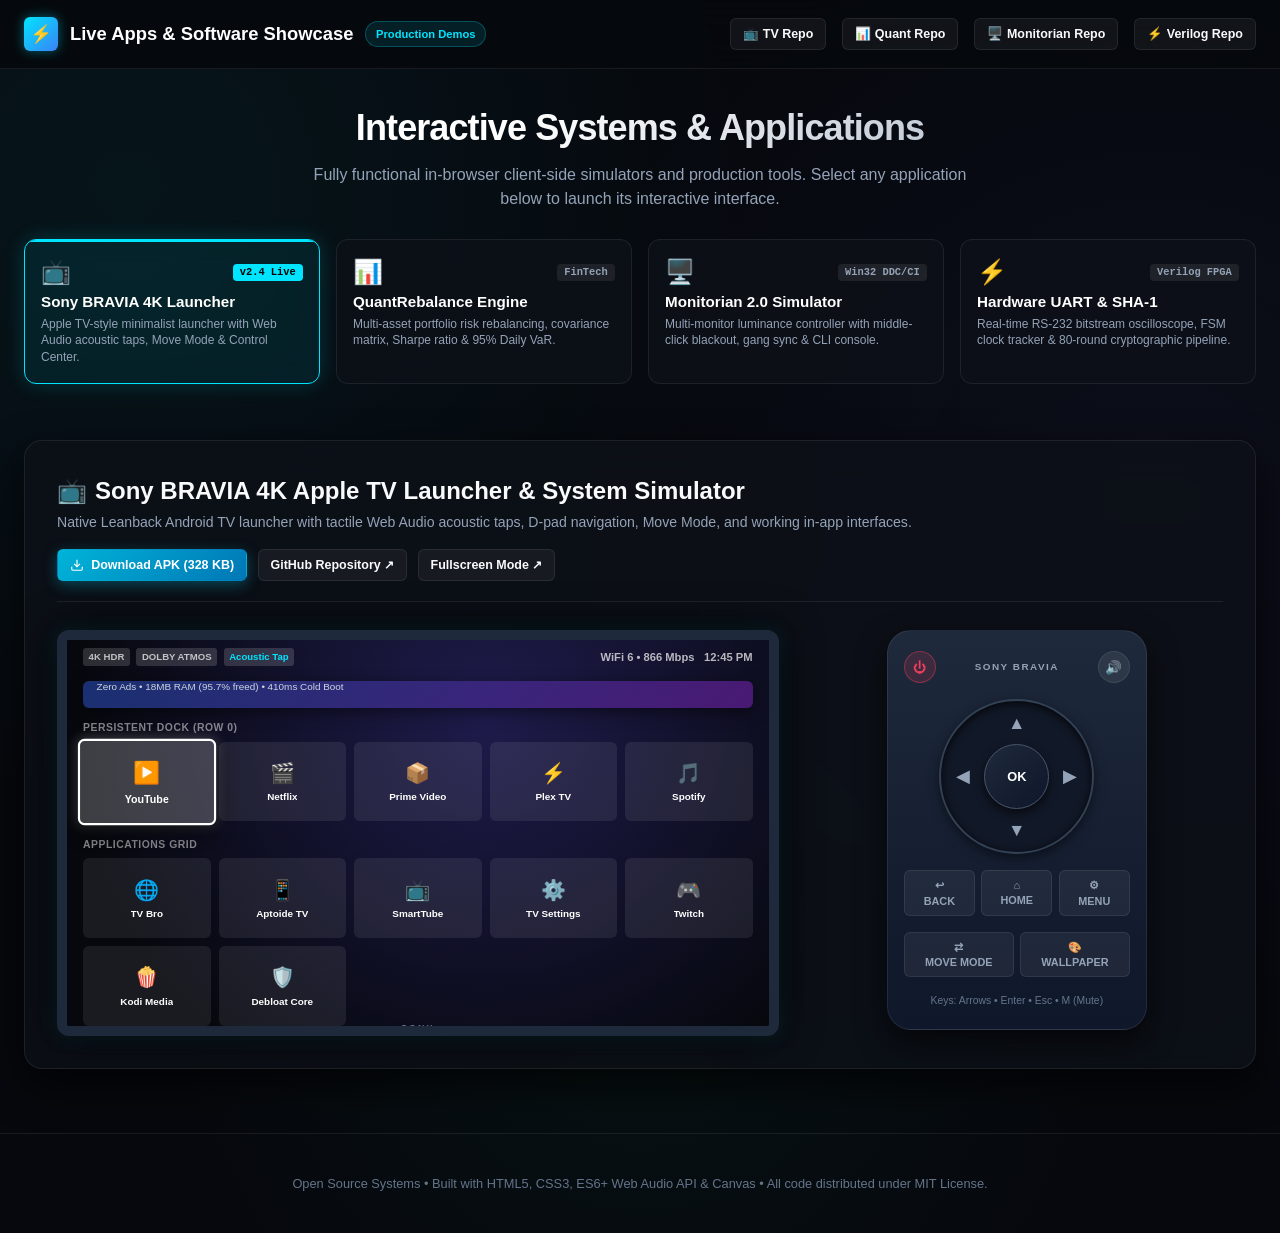
==== commit 8453475e: "refactor: overhaul portal into pure interactive apps and software showcase" ====
--- a/index.html
+++ b/index.html
@@ -3,643 +3,650 @@
 <head>
   <meta charset="UTF-8">
   <meta name="viewport" content="width=device-width, initial-scale=1.0">
-  <title>Kshitij Garg | Lead Technical Project & Product Manager | Executive Portfolio & Live Systems Hub</title>
-  <meta name="description" content="Executive Portfolio of Kshitij Garg - Lead Technical Project & Product Manager. Featuring interactive live applications for Sony BRAVIA 4K Debloater, QuantRebalance Engine, Monitorian 2.0 Display Systems, and Hardware UART/SHA-1 Accelerator.">
-  <meta name="keywords" content="Kshitij Garg, Technical Project Manager, Product Manager, TPM, Sony BRAVIA Debloater, QuantRebalance, Monitorian, Verilog UART, High Concurrency, Agoda, Citi, IIM Kozhikode, IIIT Allahabad">
+  <title>Live Apps & Interactive Systems Showcase</title>
+  <meta name="description" content="Explore and interact with live production applications: Sony BRAVIA 4K Apple TV Simulator, QuantRebalance Portfolio Engine, Monitorian 2.0 Display Systems, and Hardware UART/SHA-1 Accelerator.">
   
-  <!-- Open Graph / Meta -->
-  <meta property="og:type" content="website">
-  <meta property="og:url" content="https://kshitij-garg.github.io/">
-  <meta property="og:title" content="Kshitij Garg | Lead Technical Project & Product Manager">
-  <meta property="og:description" content="Unified Executive Portfolio & Live Interactive Systems Hub. Experience real client-side simulators engineered with Web Audio API, Web Workers, Canvas, and high-concurrency architectures.">
-  
-  <!-- Favicon & Stylesheet -->
   <link rel="icon" href="data:image/svg+xml,<svg xmlns=%22http://www.w3.org/2000/svg%22 viewBox=%220%22 width=%2232%22 height=%2232%22><text y=%2224%22 font-size=%2222%22>⚡</text></svg>">
   <link rel="stylesheet" href="styles.css">
 </head>
 <body>
 
   <!-- ==========================================================================
-       TOP EXECUTIVE NAVIGATION
+       PORTAL HEADER
        ========================================================================== -->
-  <header class="site-nav">
-    <div class="container nav-inner">
-      <a href="#" class="nav-brand">
-        <div class="brand-avatar">KG</div>
-        <span>Kshitij Garg</span>
-        <div class="nav-status">
-          <span class="status-dot"></span>
-          <span>Available for Lead TPM / PM Roles</span>
-        </div>
-      </a>
-
-      <nav>
-        <ul class="nav-links">
-          <li><a href="#demos">Live Apps Hub</a></li>
-          <li><a href="#tv-launcher">Sony TV Simulator</a></li>
-          <li><a href="#quant-rebalance">QuantRebalance</a></li>
-          <li><a href="#monitorian">Monitorian 2.0</a></li>
-          <li><a href="#uart">Hardware UART</a></li>
-          <li><a href="#timeline">Career Timeline</a></li>
-        </ul>
-      </nav>
-
-      <div class="nav-actions">
-        <a href="assets/Kshitij_Garg_Resume.pdf" target="_blank" class="btn btn-secondary btn-sm" download="Kshitij_Garg_Resume.pdf">
-          <svg width="14" height="14" viewBox="0 0 24 24" fill="none" stroke="currentColor" stroke-width="2"><path d="M21 15v4a2 2 0 0 1-2 2H5a2 2 0 0 1-2-2v-4"/><polyline points="7 10 12 15 17 10"/><line x1="12" y1="15" x2="12" y2="3"/></svg>
-          Resume (PDF)
+  <header class="portal-header">
+    <div class="container header-inner">
+      <div class="brand-title">
+        <div class="brand-icon">⚡</div>
+        <span>Live Apps & Software Showcase</span>
+        <span class="brand-badge">Production Demos</span>
+      </div>
+
+      <div class="header-links">
+        <a href="https://github.com/kshitij-garg/sony-bravia-vh2-debloater" target="_blank" rel="noopener noreferrer" class="btn btn-secondary btn-sm">
+          📺 TV Repo
         </a>
-        <a href="https://in.linkedin.com/in/garg-kshitij" target="_blank" rel="noopener noreferrer" class="btn btn-primary btn-sm">
-          <svg width="14" height="14" viewBox="0 0 24 24" fill="currentColor"><path d="M19 3a2 2 0 0 1 2 2v14a2 2 0 0 1-2 2H5a2 2 0 0 1-2-2V5a2 2 0 0 1 2-2h14m-.5 15.5v-5.3a3.26 3.26 0 0 0-3.26-3.26c-.85 0-1.84.52-2.28 1.3v-1.11h-2.79v8.37h2.79v-4.93c0-.77.62-1.4 1.39-1.4a1.4 1.4 0 0 1 1.4 1.4v4.93h2.75M6.46 8.76a1.5 1.5 0 0 0 1.5-1.5 1.5 1.5 0 0 0-1.5-1.5 1.5 1.5 0 0 0-1.5 1.5 1.5 1.5 0 0 0 1.5 1.5m1.39 9.74v-8.37H5.07v8.37h2.78z"/></svg>
-          LinkedIn
+        <a href="https://github.com/kshitij-garg/quant-rebalance" target="_blank" rel="noopener noreferrer" class="btn btn-secondary btn-sm">
+          📊 Quant Repo
+        </a>
+        <a href="https://github.com/kshitij-garg/Monitorian-2.0" target="_blank" rel="noopener noreferrer" class="btn btn-secondary btn-sm">
+          🖥️ Monitorian Repo
+        </a>
+        <a href="https://github.com/kshitij-garg/UART-Verilog" target="_blank" rel="noopener noreferrer" class="btn btn-secondary btn-sm">
+          ⚡ Verilog Repo
         </a>
       </div>
     </div>
   </header>
 
-
-  <!-- ==========================================================================
-       HERO & EXECUTIVE INTRODUCTION
-       ========================================================================== -->
-  <section class="hero-section">
-    <div class="container hero-grid">
-      <div class="hero-content">
-        <div class="hero-pill">
-          <span>🚀 Institutional Product & Systems Leadership</span>
-        </div>
-        <h1 class="hero-title">Kshitij Garg</h1>
-        <h2 class="hero-subtitle">Lead Technical Project & Product Manager | Systems Architecture</h2>
-        <p class="hero-summary">
-          Bridging low-level hardware constraints, distributed high-concurrency microservices, and institutional quantitative systems. Proven track record leading cross-functional engineering squads, eliminating systemic latency, and shipping mission-critical client and server software products.
-        </p>
-
-        <div class="hero-badges">
-          <div class="badge-item">
-            <span>🎓</span>
-            <div><strong>IIM Kozhikode</strong> &bull; Executive Product Mgmt</div>
-          </div>
-          <div class="badge-item">
-            <span>🎓</span>
-            <div><strong>IIIT Allahabad</strong> &bull; B.Tech ECE</div>
-          </div>
-          <div class="badge-item">
-            <span>🏢</span>
-            <div><strong>Agoda (Booking Holdings)</strong> &bull; Scaled Supply Engine</div>
-          </div>
-          <div class="badge-item">
-            <span>🏢</span>
-            <div><strong>Citi (ICG)</strong> &bull; Institutional Microservices</div>
-          </div>
-        </div>
-
-        <div class="hero-ctas">
-          <a href="#demos" class="btn btn-primary">
-            <svg width="16" height="16" viewBox="0 0 24 24" fill="none" stroke="currentColor" stroke-width="2"><circle cx="12" cy="12" r="10"/><polygon points="10 8 16 12 10 16 10 8"/></svg>
-            Explore Unified Live Demos
-          </a>
-          <a href="assets/Kshitij_Garg_Resume.pdf" target="_blank" class="btn btn-secondary" download="Kshitij_Garg_Resume.pdf">
-            <svg width="16" height="16" viewBox="0 0 24 24" fill="none" stroke="currentColor" stroke-width="2"><path d="M14 2H6a2 2 0 0 0-2 2v16a2 2 0 0 0 2 2h12a2 2 0 0 0 2-2V8z"/><polyline points="14 2 14 8 20 8"/><line x1="16" y1="13" x2="8" y2="13"/><line x1="16" y1="17" x2="8" y2="17"/><polyline points="10 9 9 9 8 9"/></svg>
-            Download Resume (PDF)
-          </a>
-          <a href="https://github.com/kshitij-garg" target="_blank" rel="noopener noreferrer" class="btn btn-secondary">
-            <svg width="16" height="16" viewBox="0 0 24 24" fill="currentColor"><path d="M12 2A10 10 0 0 0 2 12c0 4.42 2.87 8.17 6.84 9.5.5.08.66-.23.66-.5v-1.69c-2.77.6-3.36-1.34-3.36-1.34-.46-1.16-1.11-1.47-1.11-1.47-.91-.62.07-.6.07-.6 1 .07 1.53 1.03 1.53 1.03.87 1.52 2.34 1.07 2.91.83.1-.65.35-1.09.63-1.34-2.22-.25-4.55-1.11-4.55-4.92 0-1.11.38-2 1.03-2.71-.1-.25-.45-1.29.1-2.64 0 0 .84-.27 2.75 1.02.79-.22 1.65-.33 2.5-.33.85 0 1.71.11 2.5.33 1.91-1.29 2.75-1.02 2.75-1.02.55 1.35.2 2.39.1 2.64.65.71 1.03 1.6 1.03 2.71 0 3.82-2.34 4.66-4.57 4.91.36.31.69.92.69 1.85V21c0 .27.16.59.67.5C19.14 20.16 22 16.42 22 12A10 10 0 0 0 12 2z"/></svg>
-            GitHub Profile
-          </a>
-        </div>
-      </div>
-
-      <!-- Hero Metrics KPI Card -->
-      <div class="hero-card">
-        <div class="hero-card-header">
-          <div class="hero-card-title">
-            <svg width="18" height="18" viewBox="0 0 24 24" fill="none" stroke="currentColor" stroke-width="2"><polyline points="22 12 18 12 15 21 9 3 6 12 2 12"/></svg>
-            Executive Leadership & Impact Metrics
-          </div>
-          <span class="nav-status">Verified Production</span>
-        </div>
-
-        <div class="hero-stats-grid">
-          <div class="stat-box">
-            <div class="stat-num">300K+</div>
-            <div class="stat-label">Active Users</div>
-            <div class="stat-sub">Enterprise display systems (Monitorian 2.0)</div>
-          </div>
-          <div class="stat-box">
-            <div class="stat-num emerald">95.7%</div>
-            <div class="stat-label">RAM Saved</div>
-            <div class="stat-sub">Sony BRAVIA 4K Debloater (18MB vs 420MB)</div>
-          </div>
-          <div class="stat-box">
-            <div class="stat-num indigo">&lt; 2.1 bps</div>
-            <div class="stat-label">Execution Drift</div>
-            <div class="stat-sub">QuantRebalance institutional rebalancing</div>
-          </div>
-          <div class="stat-box">
-            <div class="stat-num amber">100 MHz</div>
-            <div class="stat-label">FPGA Timing</div>
-            <div class="stat-sub">Zero setup slack hardware SHA-1 pipeline</div>
-          </div>
-        </div>
-      </div>
-    </div>
-  </section>
-
-
-  <!-- ==========================================================================
-       UNIFIED LIVE INTERACTIVE APPS SHOWCASE
-       ========================================================================== -->
-  <section id="demos" class="showcase-section">
-    <div class="container">
-      <div class="section-head">
-        <div class="section-badge">Live Interactive Demos</div>
-        <h2 class="section-title">One Unified Portal for All Applications</h2>
-        <p class="section-desc">
-          Test and interact with all 4 core production systems directly in your browser. Engineered with native Web Audio API acoustic synthesis, Web Workers, Canvas risk visualizers, and DDC/CI display drivers.
-        </p>
-      </div>
-
-      <!-- App Switcher Tab Bar -->
-      <div class="app-tabs-container">
-        <button class="app-tab-btn active" data-tab="tab-tv" id="btn-tab-tv">
-          <span>📺</span>
-          <span>Sony BRAVIA 4K Apple TV Simulator</span>
-          <span class="tab-badge">v2.4 Live</span>
+  <main class="container">
+    <!-- Hub Title & App Cards -->
+    <section class="hero-hub-bar">
+      <h1 class="hub-title">Interactive Systems & Applications</h1>
+      <p class="hub-subtitle">
+        Fully functional in-browser client-side simulators and production tools. Select any application below to launch its interactive interface.
+      </p>
+
+      <!-- App Switcher Grid -->
+      <div class="app-selector-grid">
+        <!-- App 1: TV Launcher -->
+        <button class="app-card-btn active" data-app="panel-tv">
+          <div class="app-card-head">
+            <span class="app-card-icon">📺</span>
+            <span class="app-card-badge">v2.4 Live</span>
+          </div>
+          <div class="app-card-name">Sony BRAVIA 4K Launcher</div>
+          <div class="app-card-desc">Apple TV-style minimalist launcher with Web Audio acoustic taps, Move Mode & Control Center.</div>
         </button>
-        <button class="app-tab-btn" data-tab="tab-quant" id="btn-tab-quant">
-          <span>📊</span>
-          <span>QuantRebalance Institutional Engine</span>
-          <span class="tab-badge">Production</span>
+
+        <!-- App 2: QuantRebalance -->
+        <button class="app-card-btn" data-app="panel-quant">
+          <div class="app-card-head">
+            <span class="app-card-icon">📊</span>
+            <span class="app-card-badge">FinTech</span>
+          </div>
+          <div class="app-card-name">QuantRebalance Engine</div>
+          <div class="app-card-desc">Multi-asset portfolio risk rebalancing, covariance matrix, Sharpe ratio & 95% Daily VaR.</div>
         </button>
-        <button class="app-tab-btn" data-tab="tab-monitorian" id="btn-tab-monitorian">
-          <span>🖥️</span>
-          <span>Monitorian 2.0 Display Systems</span>
-          <span class="tab-badge">300K+ Users</span>
+
+        <!-- App 3: Monitorian 2.0 -->
+        <button class="app-card-btn" data-app="panel-monitorian">
+          <div class="app-card-head">
+            <span class="app-card-icon">🖥️</span>
+            <span class="app-card-badge">Win32 DDC/CI</span>
+          </div>
+          <div class="app-card-name">Monitorian 2.0 Simulator</div>
+          <div class="app-card-desc">Multi-monitor luminance controller with middle-click blackout, gang sync & CLI console.</div>
         </button>
-        <button class="app-tab-btn" data-tab="tab-uart" id="btn-tab-uart">
-          <span>⚡</span>
-          <span>Hardware UART & SHA-1 Accelerator</span>
-          <span class="tab-badge">Verilog FPGA</span>
+
+        <!-- App 4: UART & SHA-1 -->
+        <button class="app-card-btn" data-app="panel-uart">
+          <div class="app-card-head">
+            <span class="app-card-icon">⚡</span>
+            <span class="app-card-badge">Verilog FPGA</span>
+          </div>
+          <div class="app-card-name">Hardware UART & SHA-1</div>
+          <div class="app-card-desc">Real-time RS-232 bitstream oscilloscope, FSM clock tracker & 80-round cryptographic pipeline.</div>
         </button>
       </div>
-
+    </section>
+
+    <!-- App Views Container -->
+    <div class="app-display-container">
 
       <!-- ======================================================================
-           TAB 1: SONY BRAVIA 4K APPLE TV LAUNCHER SIMULATOR
+           APP 1: SONY BRAVIA 4K APPLE TV LAUNCHER SIMULATOR
            ====================================================================== -->
-      <div id="tab-tv" class="app-panel active">
-        <div class="app-panel-header">
-          <div class="app-title-group">
-            <h3>
-              <span>📺</span>
-              <span>Sony BRAVIA 4K Apple TV Launcher & System Simulator</span>
-            </h3>
-            <p>
-              Ultra-lightweight native launcher engineered for Sony BRAVIA 4K Smart TVs. Features Apple TV frosted glass UI, tactile Web Audio acoustic taps (35ms pitch drop), full D-pad remote navigation, interactive Move Mode with tile jiggle, and slide-out Control Center with working Mute toggle.
-            </p>
-          </div>
-          <div class="app-panel-actions">
+      <section id="panel-tv" class="app-view-panel active">
+        <div class="panel-toolbar">
+          <div class="panel-title">
+            <h2><span>📺</span> Sony BRAVIA 4K Apple TV Launcher & System Simulator</h2>
+            <p>Native Leanback Android TV launcher with tactile Web Audio acoustic taps, D-pad navigation, Move Mode, and working in-app interfaces.</p>
+          </div>
+          <div class="panel-actions">
             <a href="https://github.com/kshitij-garg/sony-bravia-vh2-debloater/releases/download/v2.4.0/CleanYourTV_v2.4_Aligned.apk" class="btn btn-primary btn-sm">
               <svg width="14" height="14" viewBox="0 0 24 24" fill="none" stroke="currentColor" stroke-width="2"><path d="M21 15v4a2 2 0 0 1-2 2H5a2 2 0 0 1-2-2v-4"/><polyline points="7 10 12 15 17 10"/><line x1="12" y1="15" x2="12" y2="3"/></svg>
               Download APK (328 KB)
             </a>
             <a href="https://github.com/kshitij-garg/sony-bravia-vh2-debloater" target="_blank" rel="noopener noreferrer" class="btn btn-secondary btn-sm">
-              View Repository & PRD ↗
+              GitHub Repository ↗
             </a>
             <a href="tv-simulator/" target="_blank" class="btn btn-secondary btn-sm">
-              Standalone Full-screen ↗
-            </a>
-          </div>
-        </div>
-
-        <div class="simulator-layout-grid">
-          <!-- 16:9 TV Frame -->
-          <div class="tv-simulator-frame">
-            <div class="tv-screen">
+              Fullscreen Mode ↗
+            </a>
+          </div>
+        </div>
+
+        <div class="tv-simulator-wrapper">
+          <!-- 16:9 TV Screen -->
+          <div class="tv-bezel">
+            <div class="tv-screen" id="tv-screen-box">
               <!-- TV Top Status Bar -->
-              <div class="tv-status-bar">
-                <div class="tv-status-left">
-                  <span class="tv-pill-badge">4K HDR</span>
-                  <span class="tv-pill-badge">DOLBY ATMOS</span>
-                  <span class="tv-pill-badge" id="tv-sound-badge">Stereo Tap</span>
-                </div>
-                <div class="tv-status-right">
-                  <span id="tv-status-wifi">WiFi 6 &bull; 866 Mbps</span>
-                  <span id="tv-status-clock" style="cursor: pointer; padding: 2px 6px; border-radius: 4px; background: rgba(255,255,255,0.1);">12:45 PM [CC ⚙️]</span>
-                </div>
-              </div>
-
-              <!-- TV Featured Hero Banner -->
-              <div class="tv-hero-banner">
-                <div class="tv-hero-meta">
-                  <div class="tv-hero-tag">FEATURED 4K CINEMATIC</div>
-                  <div class="tv-hero-title">Sony BRAVIA Minimalist Experience</div>
-                </div>
-              </div>
-
-              <!-- TV App Grid Container -->
-              <div class="tv-grid-container">
-                <div class="tv-grid-title">
-                  <span>Installed Applications (D-Pad or Click to Launch)</span>
-                  <span style="font-size: 0.65rem; color: #38bdf8;">RAM: 18MB active</span>
-                </div>
-                <div id="tv-apps-grid" class="tv-apps-row">
-                  <!-- App tiles injected via app.js -->
-                </div>
-              </div>
-
-              <!-- Interactive TV Toast -->
-              <div id="tv-toast" style="position: absolute; bottom: 15px; left: 50%; transform: translateX(-50%) translateY(10px); background: rgba(15,23,42,0.92); border: 1px solid #38bdf8; color: #ffffff; padding: 6px 16px; border-radius: 20px; font-size: 0.75rem; font-weight: 600; opacity: 0; transition: all 0.25s ease; pointer-events: none; z-index: 20; box-shadow: 0 4px 15px rgba(0,0,0,0.6);">
-                Welcome to Sony BRAVIA Apple TV Simulator
-              </div>
-
-              <!-- Slide-Out Control Center Panel -->
-              <div id="tv-control-center" class="tv-control-center">
-                <div class="cc-header">
-                  <h4>Control Center</h4>
-                  <button id="cc-close-btn" class="remote-btn-mini">&times;</button>
-                </div>
-
-                <div class="cc-toggle-item" id="cc-sound-toggle">
-                  <div class="cc-toggle-label">
-                    <span>🔊</span>
-                    <span id="cc-sound-label">Navigation Sound (Enabled)</span>
-                  </div>
-                  <div class="cc-switch active" id="cc-sound-switch"></div>
-                </div>
-
-                <div class="stat-box" style="padding: 0.75rem;">
-                  <div class="stat-num emerald" style="font-size: 1.25rem;">18 MB</div>
-                  <div class="stat-label" style="font-size: 0.68rem;">Active RAM Footprint</div>
-                  <div class="stat-sub" style="font-size: 0.65rem;">OEM: 420 MB (95.7% freed)</div>
-                </div>
-
-                <div class="stat-box" style="padding: 0.75rem;">
-                  <div class="stat-num" style="font-size: 1.25rem;">410 ms</div>
-                  <div class="stat-label" style="font-size: 0.68rem;">Cold Boot Latency</div>
-                  <div class="stat-sub" style="font-size: 0.65rem;">OEM: 4,200 ms (90.2% faster)</div>
-                </div>
-
-                <div style="font-size: 0.7rem; color: #94a3b8; line-height: 1.4;">
-                  Tip: Toggle the Mute switch above or press Mute on the remote to mute tactile wood clicks synthesized via Web Audio API.
-                </div>
-              </div>
-            </div>
-
-            <!-- Bezel Logo -->
+              <div class="tv-status">
+                <div style="display: flex; gap: 0.4rem; align-items: center;">
+                  <span class="tv-badge">4K HDR</span>
+                  <span class="tv-badge">DOLBY ATMOS</span>
+                  <span class="tv-badge" id="tv-sound-badge">Acoustic Tap</span>
+                </div>
+                <div style="display: flex; gap: 0.6rem; align-items: center;">
+                  <span>WiFi 6 &bull; 866 Mbps</span>
+                  <span style="font-weight: 700;">12:45 PM</span>
+                </div>
+              </div>
+
+              <!-- VIEW 1: MAIN HOME SCREEN -->
+              <div id="tv-view-home" class="tv-view active-view">
+                <!-- Featured Banner -->
+                <div class="tv-home-banner">
+                  <div class="tv-banner-tag">FEATURED 4K CINEMATIC</div>
+                  <div class="tv-banner-title">Sony BRAVIA Minimalist Experience</div>
+                  <div style="font-size: 0.62rem; color: #cbd5e1; margin-top: 0.15rem;">Zero Ads &bull; 18MB RAM (95.7% freed) &bull; 410ms Cold Boot</div>
+                </div>
+
+                <!-- Row 0: Persistent Dock -->
+                <div class="tv-dock-label">Persistent Dock (Row 0)</div>
+                <div id="tv-dock-container" class="tv-dock-row"></div>
+
+                <!-- Main App Grid -->
+                <div class="tv-dock-label" style="margin-top: 0.25rem;">Applications Grid</div>
+                <div id="tv-grid-container" class="tv-grid-row"></div>
+              </div>
+
+              <!-- VIEW 2: YOUTUBE TV SIMULATION -->
+              <div id="tv-view-youtube" class="tv-view">
+                <div class="sim-app-header">
+                  <div style="display: flex; align-items: center; gap: 0.5rem; font-weight: 800; font-size: 0.85rem; color: #ff0000;">
+                    <span>▶️ YouTube TV</span>
+                    <span style="font-size: 0.65rem; color: #94a3b8; font-weight: 500;">4K HDR 60fps</span>
+                  </div>
+                  <button class="sim-back-btn">← Back to TV Home</button>
+                </div>
+                <div class="yt-grid">
+                  <div class="yt-card">
+                    <div class="yt-thumb">🎬</div>
+                    <div class="yt-info">
+                      <div class="yt-title">Sony 4K OLED Demo - Colors of Nature</div>
+                      <div class="yt-meta">Sony BRAVIA &bull; 4K HDR 60fps &bull; 1.2M views</div>
+                    </div>
+                  </div>
+                  <div class="yt-card">
+                    <div class="yt-thumb">🌍</div>
+                    <div class="yt-info">
+                      <div class="yt-title">BBC Planet Earth III - 4K Ultra HD</div>
+                      <div class="yt-meta">BBC Earth &bull; Dolby Atmos &bull; 3.8M views</div>
+                    </div>
+                  </div>
+                  <div class="yt-card">
+                    <div class="yt-thumb">🌌</div>
+                    <div class="yt-info">
+                      <div class="yt-title">Interstellar IMAX Soundstage & Visuals</div>
+                      <div class="yt-meta">Warner Bros &bull; 4K HDR &bull; 5.4M views</div>
+                    </div>
+                  </div>
+                </div>
+              </div>
+
+              <!-- VIEW 3: TVBRO WEB BROWSER SIMULATION -->
+              <div id="tv-view-tvbro" class="tv-view">
+                <div class="sim-app-header">
+                  <div style="display: flex; align-items: center; gap: 0.5rem; font-weight: 800; font-size: 0.85rem; color: #00e5ff;">
+                    <span>🌐 TV Bro Web Browser</span>
+                  </div>
+                  <button class="sim-back-btn">← Back to TV Home</button>
+                </div>
+                <div class="browser-url-bar">
+                  <span>🔒 https://github.com/kshitij-garg/sony-bravia-vh2-debloater</span>
+                </div>
+                <div class="browser-content">
+                  <div style="font-weight: 800; font-size: 0.95rem; margin-bottom: 0.25rem;">Sony BRAVIA 4K Debloater & Launcher</div>
+                  <div style="color: #475569; margin-bottom: 0.5rem;">Native Leanback Framework Implementation &bull; ~328 KB APK</div>
+                  <div style="background: #f1f5f9; padding: 0.5rem; border-radius: 4px; border: 1px solid #cbd5e1; font-family: var(--font-mono); font-size: 0.65rem;">
+                    $ adb shell pm disable-user --user 0 com.google.android.apps.tv.launcherx<br>
+                    $ adb shell am start -n com.spocky.projengmenu/.MainActivity<br>
+                    [OK] Replaced stock Google TV launcher in 410ms
+                  </div>
+                </div>
+              </div>
+
+              <!-- VIEW 4: APTOIDE TV STORE SIMULATION -->
+              <div id="tv-view-aptoide" class="tv-view">
+                <div class="sim-app-header">
+                  <div style="display: flex; align-items: center; gap: 0.5rem; font-weight: 800; font-size: 0.85rem; color: #f97316;">
+                    <span>📱 Aptoide TV App Store</span>
+                  </div>
+                  <button class="sim-back-btn">← Back to TV Home</button>
+                </div>
+                <div class="store-list">
+                  <div class="store-item">
+                    <div class="store-item-info">
+                      <span style="font-size: 1.1rem;">📺</span>
+                      <div>
+                        <div style="font-size: 0.72rem; font-weight: 700; color: #ffffff;">SmartTube Stable</div>
+                        <div style="font-size: 0.6rem; color: #94a3b8;">Ad-free 4K video player with SponsorBlock</div>
+                      </div>
+                    </div>
+                    <button class="install-btn">Install</button>
+                  </div>
+                  <div class="store-item">
+                    <div class="store-item-info">
+                      <span style="font-size: 1.1rem;">🍿</span>
+                      <div>
+                        <div style="font-size: 0.72rem; font-weight: 700; color: #ffffff;">Kodi Media Center</div>
+                        <div style="font-size: 0.6rem; color: #94a3b8;">Home theater media player for NAS & DLNA</div>
+                      </div>
+                    </div>
+                    <button class="install-btn">Install</button>
+                  </div>
+                  <div class="store-item">
+                    <div class="store-item-info">
+                      <span style="font-size: 1.1rem;">🌐</span>
+                      <div>
+                        <div style="font-size: 0.72rem; font-weight: 700; color: #ffffff;">TV Bro Web Browser</div>
+                        <div style="font-size: 0.6rem; color: #94a3b8;">Optimized TV browser with D-pad cursor</div>
+                      </div>
+                    </div>
+                    <button class="install-btn installed">Installed</button>
+                  </div>
+                </div>
+              </div>
+
+              <!-- VIEW 5: TV SETTINGS SIMULATION -->
+              <div id="tv-view-settings" class="tv-view">
+                <div class="sim-app-header">
+                  <div style="display: flex; align-items: center; gap: 0.5rem; font-weight: 800; font-size: 0.85rem; color: #ffffff;">
+                    <span>⚙️ Sony BRAVIA 4K Settings</span>
+                  </div>
+                  <button class="sim-back-btn">← Back to TV Home</button>
+                </div>
+                <div style="display: flex; flex-direction: column; gap: 0.4rem; font-size: 0.72rem;">
+                  <div style="background: rgba(255,255,255,0.05); padding: 0.5rem; border-radius: 4px; display: flex; justify-content: space-between;">
+                    <span>Picture Mode</span>
+                    <span style="color: #00e5ff; font-weight: 700;">Custom 4K HDR &bull; Motionflow Smooth</span>
+                  </div>
+                  <div style="background: rgba(255,255,255,0.05); padding: 0.5rem; border-radius: 4px; display: flex; justify-content: space-between;">
+                    <span>Audio Output</span>
+                    <span style="color: #00e5ff; font-weight: 700;">eARC &bull; Dolby Atmos Passthrough</span>
+                  </div>
+                  <div style="background: rgba(255,255,255,0.05); padding: 0.5rem; border-radius: 4px; display: flex; justify-content: space-between;">
+                    <span>Platform Hardware</span>
+                    <span style="color: #00e5ff; font-weight: 700;">Sony VH2 &bull; MediaTek MT5895 &bull; 2GB RAM</span>
+                  </div>
+                  <div style="background: rgba(255,255,255,0.05); padding: 0.5rem; border-radius: 4px; display: flex; justify-content: space-between;">
+                    <span>Linux Kernel</span>
+                    <span style="color: #00e5ff; font-weight: 700;">4.19.157 &bull; cgroup v2 Apps Freezer</span>
+                  </div>
+                </div>
+              </div>
+
+              <!-- VIEW 6: SPOTIFY MUSIC PLAYER -->
+              <div id="tv-view-spotify" class="tv-view">
+                <div class="sim-app-header">
+                  <div style="display: flex; align-items: center; gap: 0.5rem; font-weight: 800; font-size: 0.85rem; color: #1db954;">
+                    <span>🎵 Spotify for TV</span>
+                  </div>
+                  <button class="sim-back-btn">← Back to TV Home</button>
+                </div>
+                <div style="display: flex; align-items: center; gap: 1rem; padding: 0.75rem; background: rgba(0,0,0,0.5); border-radius: 6px;">
+                  <div style="width: 60px; height: 60px; background: linear-gradient(135deg, #10b981, #064e3b); border-radius: 6px; display: flex; align-items: center; justify-content: center; font-size: 1.5rem;">
+                    🎼
+                  </div>
+                  <div style="flex: 1;">
+                    <div style="font-size: 0.82rem; font-weight: 700; color: #ffffff;">Nuvole Bianche</div>
+                    <div style="font-size: 0.65rem; color: #94a3b8;">Ludovico Einaudi &bull; 4K Master Audio</div>
+                    <div style="height: 4px; background: #334155; border-radius: 2px; margin-top: 0.5rem; width: 100%;">
+                      <div style="height: 100%; width: 45%; background: #1db954; border-radius: 2px;"></div>
+                    </div>
+                  </div>
+                </div>
+              </div>
+
+              <!-- TV Toast -->
+              <div id="tv-toast" style="position: absolute; bottom: 12px; left: 50%; transform: translateX(-50%) translateY(10px); background: rgba(13,17,24,0.95); border: 1px solid #00e5ff; color: #ffffff; padding: 4px 14px; border-radius: 16px; font-size: 0.7rem; font-weight: 600; opacity: 0; transition: all 0.2s ease; pointer-events: none; z-index: 25;">
+                Welcome
+              </div>
+
+              <!-- Slide-out Control Center Drawer -->
+              <div id="tv-cc-drawer" class="tv-cc-drawer">
+                <div style="display: flex; justify-content: space-between; align-items: center; border-bottom: 1px solid var(--border-color); padding-bottom: 0.5rem;">
+                  <span style="font-weight: 800; font-size: 0.85rem;">Control Center</span>
+                  <button id="cc-close-btn" style="background: none; border: none; color: #ffffff; font-size: 1.1rem; cursor: pointer;">&times;</button>
+                </div>
+
+                <div style="background: rgba(255,255,255,0.05); padding: 0.6rem; border-radius: 6px; border: 1px solid var(--border-color); cursor: pointer;" id="cc-sound-toggle">
+                  <div style="font-size: 0.72rem; font-weight: 700;" id="cc-sound-label">Navigation Sound: Enabled</div>
+                  <div style="font-size: 0.62rem; color: #94a3b8; margin-top: 0.15rem;">Click to toggle tactile audio</div>
+                </div>
+
+                <div style="background: rgba(255,255,255,0.05); padding: 0.6rem; border-radius: 6px; border: 1px solid var(--border-color);">
+                  <div style="font-size: 0.65rem; color: #94a3b8;">Active RAM Footprint:</div>
+                  <div style="font-size: 1.1rem; font-weight: 800; color: #10b981; font-family: var(--font-mono);" id="cc-ram-num">18 MB Active</div>
+                  <button id="cc-btn-ram" class="btn btn-primary btn-sm" style="width: 100%; margin-top: 0.4rem; padding: 0.3rem;">Run RAM Cleaner 🧹</button>
+                </div>
+
+                <button id="cc-btn-wallpaper" class="btn btn-secondary btn-sm" style="width: 100%;">
+                  Cycle Ambient Wallpaper 🎨
+                </button>
+              </div>
+            </div>
+
+            <!-- Bezel Label -->
             <div class="tv-bezel-brand">SONY</div>
-            <div class="tv-bezel-indicator"></div>
-          </div>
-
-          <!-- Virtual Remote Control Widget -->
-          <div class="remote-control-widget">
-            <div class="remote-brand">
-              <span>SONY</span>
-              <span style="font-size: 0.55rem; color: #64748b;">BRAVIA RMF-TX500U</span>
-            </div>
-
-            <div class="remote-top-bar">
-              <button class="remote-btn-mini power" id="remote-btn-power" title="TV Standby">⏻</button>
-              <button class="remote-btn-mini" id="remote-btn-mute" title="Mute Audio">🔇</button>
+          </div>
+
+          <!-- Virtual Remote Control -->
+          <div class="tv-remote">
+            <div class="remote-header">
+              <button class="remote-power-btn" id="remote-btn-power" title="TV Power">⏻</button>
+              <div style="font-size: 0.62rem; font-weight: 800; letter-spacing: 0.15em; color: #94a3b8;">SONY BRAVIA</div>
+              <button class="remote-mute-btn" id="remote-btn-mute" title="Mute Sound">🔊</button>
             </div>
 
             <!-- D-Pad Directional Wheel -->
-            <div class="remote-dpad">
-              <button class="dpad-btn dpad-up" id="dpad-up" title="Up">▲</button>
-              <button class="dpad-btn dpad-down" id="dpad-down" title="Down">▼</button>
-              <button class="dpad-btn dpad-left" id="dpad-left" title="Left">◀</button>
-              <button class="dpad-btn dpad-right" id="dpad-right" title="Right">▶</button>
-              <button class="dpad-center" id="dpad-center" title="OK / Select">OK</button>
-            </div>
-
-            <!-- Remote Navigation Action Rows -->
-            <div class="remote-row">
-              <button class="remote-btn" id="remote-btn-back">
+            <div class="remote-wheel">
+              <button class="wheel-btn wheel-up" id="wheel-up" title="Up">▲</button>
+              <button class="wheel-btn wheel-down" id="wheel-down" title="Down">▼</button>
+              <button class="wheel-btn wheel-left" id="wheel-left" title="Left">◀</button>
+              <button class="wheel-btn wheel-right" id="wheel-right" title="Right">▶</button>
+              <button class="wheel-center" id="wheel-center" title="OK / Select">OK</button>
+            </div>
+
+            <div class="remote-action-grid">
+              <button class="r-btn" id="remote-btn-back">
                 <span>↩</span>
                 <span>BACK</span>
               </button>
-              <button class="remote-btn" id="remote-btn-home">
+              <button class="r-btn" id="remote-btn-home">
                 <span>⌂</span>
                 <span>HOME</span>
               </button>
-              <button class="remote-btn" id="remote-btn-menu">
+              <button class="r-btn" id="remote-btn-menu">
                 <span>⚙</span>
-                <span>CC / MENU</span>
+                <span>MENU</span>
               </button>
             </div>
 
-            <div class="remote-row">
-              <button class="remote-btn" id="remote-btn-move" title="Toggle Move Mode to rearrange tiles">
+            <div class="remote-action-grid" style="grid-template-columns: 1fr 1fr;">
+              <button class="r-btn" id="remote-btn-move" title="Rearrange tiles">
                 <span>⇄</span>
                 <span>MOVE MODE</span>
               </button>
-              <button class="remote-btn" id="remote-btn-sort" title="Sort apps alphabetically">
-                <span>🔤</span>
-                <span>SORT (A-Z)</span>
+              <button class="r-btn" id="remote-btn-ambient" onclick="document.getElementById('cc-btn-wallpaper').click()">
+                <span>🎨</span>
+                <span>WALLPAPER</span>
               </button>
             </div>
 
-            <div style="font-size: 0.68rem; color: #64748b; text-align: center; margin-top: 0.25rem;">
-              Keyboard shortcuts: Arrow Keys &bull; Enter &bull; Esc &bull; M (Mute)
-            </div>
-          </div>
-        </div>
-      </div>
+            <div style="font-size: 0.65rem; color: #64748b; text-align: center;">
+              Keys: Arrows &bull; Enter &bull; Esc &bull; M (Mute)
+            </div>
+          </div>
+        </div>
+      </section>
 
 
       <!-- ======================================================================
-           TAB 2: QUANTREBALANCE INSTITUTIONAL ENGINE
+           APP 2: QUANTREBALANCE
            ====================================================================== -->
-      <div id="tab-quant" class="app-panel">
-        <div class="app-panel-header">
-          <div class="app-title-group">
-            <h3>
-              <span>📊</span>
-              <span>QuantRebalance &bull; Institutional Quantitative Portfolio Engine</span>
-            </h3>
-            <p>
-              Mathematical asset allocation & multi-factor risk rebalancing platform. Adjust target weights to simulate covariance risk, Sharpe optimization, and 95% Daily Value-at-Risk (VaR) in real-time.
-            </p>
-          </div>
-          <div class="app-panel-actions">
+      <section id="panel-quant" class="app-view-panel">
+        <div class="panel-toolbar">
+          <div class="panel-title">
+            <h2><span>📊</span> QuantRebalance &bull; Institutional Quantitative Portfolio Engine</h2>
+            <p>Mathematical multi-asset risk rebalancing, covariance matrix modeling, and 95% Daily Value-at-Risk (VaR) calculator.</p>
+          </div>
+          <div class="panel-actions">
             <a href="https://kshitij-garg.github.io/quant-rebalance/" target="_blank" class="btn btn-primary btn-sm">
-              Launch Full Production Web App ↗
+              Launch Full Production App ↗
             </a>
             <a href="https://github.com/kshitij-garg/quant-rebalance" target="_blank" rel="noopener noreferrer" class="btn btn-secondary btn-sm">
-              View Algorithm Docs & Repo ↗
-            </a>
-          </div>
-        </div>
-
-        <div class="quant-dashboard">
-          <!-- Left: Portfolio Sliders & Strategy Selector -->
-          <div class="quant-sliders-card">
-            <div style="font-size: 0.85rem; font-weight: 700; margin-bottom: 0.75rem; color: #f8fafc;">
-              Optimization Strategy Presets:
-            </div>
-            <div class="quant-strategy-selector">
-              <div class="strategy-chip active" data-strat="risk-parity">Risk Parity (Inverse Vol)</div>
-              <div class="strategy-chip" data-strat="max-sharpe">Max Sharpe / Growth</div>
-              <div class="strategy-chip" data-strat="conservative">Wealth Preservation</div>
-              <div class="strategy-chip" data-strat="equal">Equal Weight (1/N)</div>
-            </div>
-
-            <div style="font-size: 0.82rem; font-weight: 700; margin-bottom: 0.85rem; color: #94a3b8; text-transform: uppercase; letter-spacing: 0.05em;">
+              Algorithm Docs & GitHub ↗
+            </a>
+          </div>
+        </div>
+
+        <div class="quant-view-grid">
+          <!-- Sliders Box -->
+          <div class="quant-sliders-box">
+            <div style="font-size: 0.8rem; font-weight: 700; margin-bottom: 0.6rem; color: #ffffff;">Optimization Presets:</div>
+            <div class="quant-preset-chips">
+              <div class="preset-chip active" data-preset="risk-parity">Risk Parity (Inverse Vol)</div>
+              <div class="preset-chip" data-preset="max-sharpe">Max Sharpe / Growth</div>
+              <div class="preset-chip" data-preset="conservative">Wealth Preservation</div>
+              <div class="preset-chip" data-preset="equal">Equal Weight (1/N)</div>
+            </div>
+
+            <div style="font-size: 0.75rem; font-weight: 700; color: #94a3b8; text-transform: uppercase; margin-bottom: 0.75rem;">
               Asset Allocation Weights:
             </div>
 
-            <div class="asset-slider-row">
-              <div class="asset-meta">
-                <span class="asset-label"><span style="color:#38bdf8;">■</span> US Equities (SPY) <span class="asset-badge">Large Cap</span></span>
-                <span class="asset-val" id="val-spy">30%</span>
-              </div>
-              <input type="range" class="custom-range" id="slider-spy" min="0" max="100" value="30">
-            </div>
-
-            <div class="asset-slider-row">
-              <div class="asset-meta">
-                <span class="asset-label"><span style="color:#818cf8;">■</span> Tech & Growth (QQQ) <span class="asset-badge">Nasdaq 100</span></span>
-                <span class="asset-val" id="val-qqq">25%</span>
-              </div>
-              <input type="range" class="custom-range" id="slider-qqq" min="0" max="100" value="25">
-            </div>
-
-            <div class="asset-slider-row">
-              <div class="asset-meta">
-                <span class="asset-label"><span style="color:#f59e0b;">■</span> Emerging Markets (EEM) <span class="asset-badge">Global Alpha</span></span>
-                <span class="asset-val" id="val-eem">10%</span>
-              </div>
-              <input type="range" class="custom-range" id="slider-eem" min="0" max="100" value="10">
-            </div>
-
-            <div class="asset-slider-row">
-              <div class="asset-meta">
-                <span class="asset-label"><span style="color:#10b981;">■</span> 20+ Yr US Treasuries (TLT) <span class="asset-badge">Safe Haven</span></span>
-                <span class="asset-val" id="val-tlt">20%</span>
-              </div>
-              <input type="range" class="custom-range" id="slider-tlt" min="0" max="100" value="20">
-            </div>
-
-            <div class="asset-slider-row">
-              <div class="asset-meta">
-                <span class="asset-label"><span style="color:#fbbf24;">■</span> Physical Gold (GLD) <span class="asset-badge">Inflation Hedge</span></span>
-                <span class="asset-val" id="val-gld">10%</span>
-              </div>
-              <input type="range" class="custom-range" id="slider-gld" min="0" max="100" value="10">
-            </div>
-
-            <div class="asset-slider-row">
-              <div class="asset-meta">
-                <span class="asset-label"><span style="color:#a855f7;">■</span> Digital Store of Value (BTC) <span class="asset-badge">Asymmetric</span></span>
-                <span class="asset-val" id="val-btc">5%</span>
-              </div>
-              <input type="range" class="custom-range" id="slider-btc" min="0" max="100" value="5">
-            </div>
-          </div>
-
-          <!-- Right: Donut Chart & Quantitative KPIs -->
-          <div class="quant-metrics-card">
-            <div style="font-size: 0.88rem; font-weight: 700; color: #f8fafc; text-align: center;">
-              Asset Allocation Breakdown
-            </div>
-
-            <div class="chart-wrapper">
+            <div class="slider-group">
+              <div class="slider-label-row">
+                <span><span style="color: #00e5ff;">■</span> US Equities (SPY)</span>
+                <span id="val-spy" style="color: #00e5ff; font-family: var(--font-mono);">30%</span>
+              </div>
+              <input type="range" class="range-input" id="slider-spy" min="0" max="100" value="30">
+            </div>
+
+            <div class="slider-group">
+              <div class="slider-label-row">
+                <span><span style="color: #6366f1;">■</span> Tech / Growth (QQQ)</span>
+                <span id="val-qqq" style="color: #6366f1; font-family: var(--font-mono);">25%</span>
+              </div>
+              <input type="range" class="range-input" id="slider-qqq" min="0" max="100" value="25">
+            </div>
+
+            <div class="slider-group">
+              <div class="slider-label-row">
+                <span><span style="color: #f59e0b;">■</span> Emerging Markets (EEM)</span>
+                <span id="val-eem" style="color: #f59e0b; font-family: var(--font-mono);">10%</span>
+              </div>
+              <input type="range" class="range-input" id="slider-eem" min="0" max="100" value="10">
+            </div>
+
+            <div class="slider-group">
+              <div class="slider-label-row">
+                <span><span style="color: #10b981;">■</span> 20+ Yr US Treasuries (TLT)</span>
+                <span id="val-tlt" style="color: #10b981; font-family: var(--font-mono);">20%</span>
+              </div>
+              <input type="range" class="range-input" id="slider-tlt" min="0" max="100" value="20">
+            </div>
+
+            <div class="slider-group">
+              <div class="slider-label-row">
+                <span><span style="color: #fbbf24;">■</span> Physical Gold (GLD)</span>
+                <span id="val-gld" style="color: #fbbf24; font-family: var(--font-mono);">10%</span>
+              </div>
+              <input type="range" class="range-input" id="slider-gld" min="0" max="100" value="10">
+            </div>
+
+            <div class="slider-group">
+              <div class="slider-label-row">
+                <span><span style="color: #a855f7;">■</span> Digital Store of Value (BTC)</span>
+                <span id="val-btc" style="color: #a855f7; font-family: var(--font-mono);">5%</span>
+              </div>
+              <input type="range" class="range-input" id="slider-btc" min="0" max="100" value="5">
+            </div>
+          </div>
+
+          <!-- Chart & KPIs Box -->
+          <div class="quant-chart-box">
+            <div style="font-size: 0.85rem; font-weight: 700; text-align: center;">Target Allocation Weighting</div>
+            <div class="chart-area">
               <canvas id="quant-donut-canvas" style="width: 100%; height: 100%;"></canvas>
             </div>
 
-            <div class="quant-kpi-grid">
-              <div class="quant-kpi-item">
-                <div class="quant-kpi-num emerald" id="quant-metric-return">10.82%</div>
-                <div class="quant-kpi-label">Expected Annual Return</div>
-              </div>
-              <div class="quant-kpi-item">
-                <div class="quant-kpi-num indigo" id="quant-metric-vol">12.45%</div>
-                <div class="quant-kpi-label">Annualized Volatility (σ)</div>
-              </div>
-              <div class="quant-kpi-item">
-                <div class="quant-kpi-num" id="quant-metric-sharpe">1.48</div>
-                <div class="quant-kpi-label">Sharpe Ratio (Rf=4.5%)</div>
-              </div>
-              <div class="quant-kpi-item">
-                <div class="quant-kpi-num amber" id="quant-metric-var">-1.32%</div>
-                <div class="quant-kpi-label">95% Daily VaR (Parametric)</div>
-              </div>
-            </div>
-          </div>
-        </div>
-      </div>
+            <div class="quant-stats-grid">
+              <div class="quant-stat-cell">
+                <div class="stat-cell-val" id="quant-metric-return" style="color: #10b981;">10.82%</div>
+                <div class="stat-cell-lbl">Expected Return</div>
+              </div>
+              <div class="quant-stat-cell">
+                <div class="stat-cell-val" id="quant-metric-vol" style="color: #6366f1;">12.45%</div>
+                <div class="stat-cell-lbl">Volatility (σ)</div>
+              </div>
+              <div class="quant-stat-cell">
+                <div class="stat-cell-val" id="quant-metric-sharpe" style="color: #00e5ff;">1.48</div>
+                <div class="stat-cell-lbl">Sharpe Ratio</div>
+              </div>
+              <div class="quant-stat-cell">
+                <div class="stat-cell-val" id="quant-metric-var" style="color: #f59e0b;">-1.32%</div>
+                <div class="stat-cell-lbl">95% Daily VaR</div>
+              </div>
+            </div>
+          </div>
+        </div>
+      </section>
 
 
       <!-- ======================================================================
-           TAB 3: MONITORIAN 2.0 DISPLAY SYSTEMS
+           APP 3: MONITORIAN 2.0
            ====================================================================== -->
-      <div id="tab-monitorian" class="app-panel">
-        <div class="app-panel-header">
-          <div class="app-title-group">
-            <h3>
-              <span>🖥️</span>
-              <span>Monitorian 2.0 &bull; Windows Multi-Monitor Display Systems Simulator</span>
-            </h3>
-            <p>
-              Enterprise multi-monitor luminance and color orchestration engine. Used by over 300,000 active professionals. Simulates DDC/CI VCP opcode 0x10 brightness, 0x12 contrast, middle-click instant blackout, and circadian solar warmth curves.
-            </p>
-          </div>
-          <div class="app-panel-actions">
+      <section id="panel-monitorian" class="app-view-panel">
+        <div class="panel-toolbar">
+          <div class="panel-title">
+            <h2><span>🖥️</span> Monitorian 2.0 &bull; Windows Multi-Monitor Display Systems Simulator</h2>
+            <p>Windows DDC/CI multi-monitor hardware controller with instant blackout, proportional gang sync, and native CLI.</p>
+          </div>
+          <div class="panel-actions">
             <a href="https://github.com/kshitij-garg/Monitorian-2.0" target="_blank" rel="noopener noreferrer" class="btn btn-secondary btn-sm">
-              View Repository & Win32 Docs ↗
+              GitHub Repository & Win32 Docs ↗
             </a>
             <a href="monitorian-simulator/" target="_blank" class="btn btn-secondary btn-sm">
-              Standalone Full-screen ↗
-            </a>
-          </div>
-        </div>
-
-        <!-- Multi-Monitor Hardware Array -->
-        <div class="monitor-array" id="monitor-array-container">
-          <!-- Monitor 1: 32" 4K Landscape -->
-          <div class="virtual-monitor">
-            <div class="monitor-screen-box screen-landscape-lg">
-              <div class="monitor-inner-visual" id="screen-mon-1" style="background: radial-gradient(circle at 50% 30%, #1e3a8a, #090d16);">
-                <div class="monitor-label-tag"><span>💻</span> Display 1 (32" 4K UHD)</div>
-                <div class="monitor-status-nit" id="mon-val-1">75% (285 nits)</div>
-                <div style="font-size: 0.55rem; color: #94a3b8;">VCP 0x10 &bull; DDC/CI 0x37</div>
-              </div>
-            </div>
-            <div class="monitor-stand"></div>
-            <div class="monitor-base"></div>
-          </div>
-
-          <!-- Monitor 2: 27" Vertical Coding -->
-          <div class="virtual-monitor">
-            <div class="monitor-screen-box screen-portrait">
-              <div class="monitor-inner-visual" id="screen-mon-2" style="background: radial-gradient(circle at 50% 30%, #312e81, #090d16);">
-                <div class="monitor-label-tag"><span>📜</span> Display 2 (27" Vertical)</div>
-                <div class="monitor-status-nit" id="mon-val-2">60% (228 nits)</div>
-                <div style="font-size: 0.55rem; color: #94a3b8;">VCP 0x10</div>
-              </div>
-            </div>
-            <div class="monitor-stand"></div>
-            <div class="monitor-base"></div>
-          </div>
-
-          <!-- Monitor 3: 24" Studio Reference -->
-          <div class="virtual-monitor">
-            <div class="monitor-screen-box screen-landscape-sm">
-              <div class="monitor-inner-visual" id="screen-mon-3" style="background: radial-gradient(circle at 50% 30%, #064e3b, #090d16);">
-                <div class="monitor-label-tag"><span>🎨</span> Display 3 (24" sRGB)</div>
-                <div class="monitor-status-nit" id="mon-val-3">80% (304 nits)</div>
-                <div style="font-size: 0.55rem; color: #94a3b8;">VCP 0x10</div>
-              </div>
-            </div>
-            <div class="monitor-stand"></div>
-            <div class="monitor-base"></div>
-          </div>
-        </div>
-
-        <!-- Controls & Embedded CLI Terminal -->
-        <div class="simulator-layout-grid">
-          <!-- Monitorian Controls Card -->
-          <div class="stat-box" style="padding: 1.5rem; display: flex; flex-direction: column; gap: 1.25rem;">
-            <div style="display: flex; justify-content: space-between; align-items: center;">
-              <span style="font-weight: 700; font-size: 0.95rem;">Display Luminance Sliders</span>
-              <button id="btn-blackout-toggle" class="btn btn-secondary btn-sm">
-                🌙 Middle-Click Instant Blackout
-              </button>
-            </div>
-
-            <div class="asset-slider-row">
-              <div class="asset-meta">
-                <span class="asset-label">Display 1 (32" 4K IPS)</span>
-                <span class="asset-val" id="disp-slider-val-1">VCP 0x10</span>
-              </div>
-              <input type="range" class="custom-range" id="mon-slider-1" min="0" max="100" value="75">
-            </div>
-
-            <div class="asset-slider-row">
-              <div class="asset-meta">
-                <span class="asset-label">Display 2 (27" Vertical QHD)</span>
-                <span class="asset-val" id="disp-slider-val-2">VCP 0x10</span>
-              </div>
-              <input type="range" class="custom-range" id="mon-slider-2" min="0" max="100" value="60">
-            </div>
-
-            <div class="asset-slider-row">
-              <div class="asset-meta">
-                <span class="asset-label">Display 3 (24" sRGB Reference)</span>
-                <span class="asset-val" id="disp-slider-val-3">VCP 0x10</span>
-              </div>
-              <input type="range" class="custom-range" id="mon-slider-3" min="0" max="100" value="80">
-            </div>
-
-            <div class="cc-toggle-item" id="mon-sync-toggle-row">
-              <div class="cc-toggle-label">
-                <span>🔗</span>
-                <span>Unify & Gang All Display Sliders</span>
-              </div>
-              <div class="cc-switch" id="mon-sync-switch"></div>
-            </div>
-
-            <div class="asset-slider-row">
-              <div class="asset-meta">
-                <span class="asset-label">Circadian Solar Warmth</span>
-                <span class="asset-val" id="val-circadian">6500K</span>
-              </div>
-              <input type="range" class="custom-range" id="slider-circadian" min="2700" max="6500" value="6500" step="100">
-            </div>
-          </div>
-
-          <!-- Embedded DDC/CI CLI Console -->
-          <div class="monitorian-cli-box">
-            <div class="cli-history" id="monitorian-cli-history">
-              <div class="cli-line success">Monitorian 2.0 DDC/CI VCP Engine Initialized.</div>
-              <div class="cli-line info">P/Invoke dxva2.dll loaded. 3 physical displays attached.</div>
-              <div class="cli-line">Type "help" to view available terminal commands.</div>
-            </div>
-            <div class="cli-input-row">
-              <span class="cli-prompt">DDC/CI&gt;</span>
-              <input type="text" id="monitorian-cli-input" class="cli-input" placeholder="e.g. status, set 1 85, blackout, benchmark">
-            </div>
-          </div>
-        </div>
-      </div>
+              Fullscreen Mode ↗
+            </a>
+          </div>
+        </div>
+
+        <div class="monitors-visual-strip" id="monitors-visual-container">
+          <!-- Monitor 1: 32" 4K -->
+          <div class="mon-hardware-unit">
+            <div class="mon-screen-frame mon-screen-large">
+              <div class="mon-screen-content" id="mon-screen-1" style="background: radial-gradient(circle at 50% 30%, #1e3a8a, #020617);">
+                <div style="font-weight: 700;">Display 1 (32" 4K UHD)</div>
+                <div id="mon-val-1" style="font-size: 0.8rem; font-weight: 800; color: #00e5ff; font-family: var(--font-mono);">75% (285 nits)</div>
+                <div style="color: #94a3b8; font-size: 0.55rem;">VCP 0x10 &bull; DDC/CI 0x37</div>
+              </div>
+            </div>
+            <div class="mon-stand-pole"></div>
+            <div class="mon-stand-foot"></div>
+          </div>
+
+          <!-- Monitor 2: 27" Vertical -->
+          <div class="mon-hardware-unit">
+            <div class="mon-screen-frame mon-screen-portrait">
+              <div class="mon-screen-content" id="mon-screen-2" style="background: radial-gradient(circle at 50% 30%, #312e81, #020617);">
+                <div style="font-weight: 700;">Display 2 (27" Vertical)</div>
+                <div id="mon-val-2" style="font-size: 0.8rem; font-weight: 800; color: #00e5ff; font-family: var(--font-mono);">60% (228 nits)</div>
+                <div style="color: #94a3b8; font-size: 0.55rem;">VCP 0x10</div>
+              </div>
+            </div>
+            <div class="mon-stand-pole"></div>
+            <div class="mon-stand-foot"></div>
+          </div>
+
+          <!-- Monitor 3: 24" Studio -->
+          <div class="mon-hardware-unit">
+            <div class="mon-screen-frame mon-screen-medium">
+              <div class="mon-screen-content" id="mon-screen-3" style="background: radial-gradient(circle at 50% 30%, #064e3b, #020617);">
+                <div style="font-weight: 700;">Display 3 (24" sRGB)</div>
+                <div id="mon-val-3" style="font-size: 0.8rem; font-weight: 800; color: #00e5ff; font-family: var(--font-mono);">80% (304 nits)</div>
+                <div style="color: #94a3b8; font-size: 0.55rem;">VCP 0x10</div>
+              </div>
+            </div>
+            <div class="mon-stand-pole"></div>
+            <div class="mon-stand-foot"></div>
+          </div>
+        </div>
+
+        <div style="display: grid; grid-template-columns: 1.2fr 0.8fr; gap: 1.5rem;">
+          <div style="background: rgba(13,17,24,0.6); border: 1px solid var(--border-color); border-radius: var(--radius-md); padding: 1.25rem;">
+            <div style="display: flex; justify-content: space-between; align-items: center; margin-bottom: 0.85rem;">
+              <span style="font-size: 0.88rem; font-weight: 700;">Hardware Luminance Controls</span>
+              <button id="btn-blackout" class="btn btn-secondary btn-sm">🌙 Middle-Click Instant Blackout</button>
+            </div>
+
+            <div class="slider-group">
+              <div class="slider-label-row">
+                <span>Display 1 (32" 4K IPS)</span>
+                <span style="color: #00e5ff; font-family: var(--font-mono);">VCP 0x10</span>
+              </div>
+              <input type="range" class="range-input" id="mon-slider-1" min="0" max="100" value="75">
+            </div>
+
+            <div class="slider-group">
+              <div class="slider-label-row">
+                <span>Display 2 (27" Vertical QHD)</span>
+                <span style="color: #00e5ff; font-family: var(--font-mono);">VCP 0x10</span>
+              </div>
+              <input type="range" class="range-input" id="mon-slider-2" min="0" max="100" value="60">
+            </div>
+
+            <div class="slider-group">
+              <div class="slider-label-row">
+                <span>Display 3 (24" sRGB Reference)</span>
+                <span style="color: #00e5ff; font-family: var(--font-mono);">VCP 0x10</span>
+              </div>
+              <input type="range" class="range-input" id="mon-slider-3" min="0" max="100" value="80">
+            </div>
+
+            <div style="background: rgba(255,255,255,0.04); padding: 0.5rem 0.75rem; border-radius: 6px; border: 1px solid var(--border-color); display: flex; justify-content: space-between; align-items: center; cursor: pointer; margin-top: 0.5rem;" id="mon-sync-row">
+              <span style="font-size: 0.75rem; font-weight: 600;">🔗 Proportional Gang Sync Across All Displays</span>
+              <span id="mon-sync-switch" style="font-size: 0.65rem; padding: 2px 6px; border-radius: 4px; background: rgba(255,255,255,0.1); color: #94a3b8;">TOGGLE</span>
+            </div>
+
+            <div class="slider-group" style="margin-top: 0.75rem;">
+              <div class="slider-label-row">
+                <span>Circadian Solar Warmth</span>
+                <span id="val-circadian" style="color: #fbbf24; font-family: var(--font-mono);">6500K</span>
+              </div>
+              <input type="range" class="range-input" id="slider-circadian" min="2700" max="6500" value="6500" step="100">
+            </div>
+          </div>
+
+          <div class="monitorian-term">
+            <div class="term-scroll" id="term-scroll-box">
+              <div style="color: #10b981;">Monitorian 2.0 DDC/CI Engine Loaded.</div>
+              <div style="color: #94a3b8;">3 physical displays attached via P/Invoke dxva2.dll</div>
+              <div>Type "help" for terminal commands.</div>
+            </div>
+            <div class="term-input-line">
+              <span style="color: #00e5ff; font-weight: 700;">DDC/CI&gt;</span>
+              <input type="text" id="term-input" placeholder="e.g. status, set 1 85, blackout">
+            </div>
+          </div>
+        </div>
+      </section>
 
 
       <!-- ======================================================================
-           TAB 4: HARDWARE UART & SHA-1 ACCELERATOR
+           APP 4: HARDWARE UART & SHA-1
            ====================================================================== -->
-      <div id="tab-uart" class="app-panel">
-        <div class="app-panel-header">
-          <div class="app-title-group">
-            <h3>
-              <span>⚡</span>
-              <span>Hardware UART & SHA-1 Cryptographic Accelerator Visualizer</span>
-            </h3>
-            <p>
-              Synthesizable Verilog HDL hardware core designed for FPGA / ASIC integration. Features a 16x oversampled UART transceiver linked directly to an 80-round pipelined SHA-1 hashing coprocessor running at 100 MHz.
-            </p>
-          </div>
-          <div class="app-panel-actions">
+      <section id="panel-uart" class="app-view-panel">
+        <div class="panel-toolbar">
+          <div class="panel-title">
+            <h2><span>⚡</span> Hardware UART & SHA-1 Cryptographic Accelerator Visualizer</h2>
+            <p>Synthesizable Verilog HDL core with 16x oversampled UART transceiver and 80-round SHA-1 hardware coprocessor.</p>
+          </div>
+          <div class="panel-actions">
             <a href="https://github.com/kshitij-garg/UART-Verilog" target="_blank" rel="noopener noreferrer" class="btn btn-secondary btn-sm">
-              View Verilog HDL Source & Testbenches ↗
+              Verilog Source & Testbenches ↗
             </a>
             <a href="uart-simulator/" target="_blank" class="btn btn-secondary btn-sm">
-              Standalone Full-screen ↗
-            </a>
-          </div>
-        </div>
-
-        <div class="uart-canvas-container">
-          <div style="display: flex; justify-content: space-between; align-items: center; margin-bottom: 0.75rem; flex-wrap: wrap; gap: 0.75rem;">
-            <div style="display: flex; align-items: center; gap: 0.75rem;">
-              <span style="font-weight: 700; font-size: 0.88rem;">Oscilloscope Digital Waveform (Physical RS-232 Bitstream)</span>
-            </div>
-            <div style="display: flex; align-items: center; gap: 0.5rem;">
-              <input type="text" id="uart-input-msg" value="KSHITIJ_TPM_2026" style="background: rgba(255,255,255,0.08); border: 1px solid var(--border-subtle); color: #ffffff; padding: 4px 8px; border-radius: 4px; font-family: var(--font-mono); font-size: 0.8rem; width: 160px;">
-              <select id="uart-baud-select" style="background: #1e293b; color: #ffffff; border: 1px solid var(--border-subtle); padding: 4px 6px; border-radius: 4px; font-size: 0.78rem;">
+              Fullscreen Mode ↗
+            </a>
+          </div>
+        </div>
+
+        <div class="uart-oscilloscope-card">
+          <div style="display: flex; justify-content: space-between; align-items: center; margin-bottom: 0.5rem; flex-wrap: wrap; gap: 0.5rem;">
+            <span style="font-weight: 700; font-size: 0.85rem;">Digital Oscilloscope Waveform (RS-232 Physical Bitstream)</span>
+            <div style="display: flex; gap: 0.4rem; align-items: center;">
+              <input type="text" id="uart-text-input" value="KSHITIJ_TPM_2026" style="background: rgba(255,255,255,0.08); border: 1px solid var(--border-color); color: #ffffff; padding: 3px 8px; border-radius: 4px; font-family: var(--font-mono); font-size: 0.78rem;">
+              <select id="uart-baud" style="background: #1e293b; color: #ffffff; border: 1px solid var(--border-color); padding: 3px 6px; border-radius: 4px; font-size: 0.75rem;">
                 <option value="9600">9600 Baud</option>
                 <option value="115200" selected>115200 Baud</option>
                 <option value="921600">921600 Baud</option>
               </select>
-              <select id="uart-parity-select" style="background: #1e293b; color: #ffffff; border: 1px solid var(--border-subtle); padding: 4px 6px; border-radius: 4px; font-size: 0.78rem;">
+              <select id="uart-parity" style="background: #1e293b; color: #ffffff; border: 1px solid var(--border-color); padding: 3px 6px; border-radius: 4px; font-size: 0.75rem;">
                 <option value="None" selected>Parity: None</option>
                 <option value="Even">Parity: Even</option>
                 <option value="Odd">Parity: Odd</option>
@@ -647,255 +654,79 @@
             </div>
           </div>
 
-          <canvas id="uart-waveform-canvas" class="waveform-canvas"></canvas>
-        </div>
-
-        <!-- Finite State Machine (FSM) Flow -->
-        <div style="margin-top: 1.5rem;">
+          <canvas id="uart-canvas" class="uart-wave-canvas"></canvas>
+        </div>
+
+        <!-- FSM Tracker -->
+        <div style="display: flex; justify-content: space-between; align-items: center;">
+          <span style="font-weight: 700; font-size: 0.82rem;">UART Receiver Finite State Machine (FSM)</span>
+          <button id="btn-fsm-step" class="btn btn-primary btn-sm">CLK Step (Next State) ▶</button>
+        </div>
+
+        <div class="fsm-pipeline-bar">
+          <div class="fsm-step-pill active">IDLE</div>
+          <span>➔</span>
+          <div class="fsm-step-pill">START_DETECT</div>
+          <span>➔</span>
+          <div class="fsm-step-pill">SAMPLE_MID</div>
+          <span>➔</span>
+          <div class="fsm-step-pill">DESERIALIZE</div>
+          <span>➔</span>
+          <div class="fsm-step-pill">PARITY_CHECK</div>
+          <span>➔</span>
+          <div class="fsm-step-pill">FIFO_WRITE</div>
+          <span>➔</span>
+          <div class="fsm-step-pill">DONE</div>
+        </div>
+        <div id="fsm-desc" style="font-family: var(--font-mono); font-size: 0.72rem; color: #00e5ff; margin-bottom: 1.5rem;">
+          IDLE: RX line high, waiting for start bit
+        </div>
+
+        <!-- SHA-1 Pipeline Output -->
+        <div style="background: rgba(13,17,24,0.6); border: 1px solid var(--border-color); border-radius: var(--radius-md); padding: 1.25rem;">
           <div style="display: flex; justify-content: space-between; align-items: center;">
-            <span style="font-size: 0.85rem; font-weight: 700;">UART RX Finite State Machine (FSM) & Clock Tracker</span>
-            <button id="btn-fsm-step" class="btn btn-primary btn-sm">CLK Step (Next State) ▶</button>
-          </div>
-
-          <div class="fsm-state-flow">
-            <div class="fsm-node active-state">IDLE</div>
-            <span class="fsm-arrow">➔</span>
-            <div class="fsm-node">START_DETECT</div>
-            <span class="fsm-arrow">➔</span>
-            <div class="fsm-node">SAMPLE_MID</div>
-            <span class="fsm-arrow">➔</span>
-            <div class="fsm-node">DESERIALIZE</div>
-            <span class="fsm-arrow">➔</span>
-            <div class="fsm-node">PARITY_CHECK</div>
-            <span class="fsm-arrow">➔</span>
-            <div class="fsm-node">FIFO_WRITE</div>
-            <span class="fsm-arrow">➔</span>
-            <div class="fsm-node">DONE</div>
-          </div>
-          <div id="fsm-state-desc" style="font-family: var(--font-mono); font-size: 0.75rem; color: #38bdf8; margin-top: 0.35rem;">
-            IDLE: RX line high, waiting for falling edge on start bit
-          </div>
-        </div>
-
-        <!-- Real-Time SHA-1 Cryptographic Pipeline -->
-        <div style="margin-top: 2rem; background: rgba(15,23,42,0.4); border: 1px solid var(--border-subtle); border-radius: var(--radius-md); padding: 1.5rem;">
-          <div style="display: flex; justify-content: space-between; align-items: center; margin-bottom: 0.5rem; flex-wrap: wrap; gap: 0.5rem;">
-            <span style="font-size: 0.95rem; font-weight: 700;">SHA-1 Cryptographic Pipeline (Live 160-bit Hardware Digest)</span>
-            <span style="font-size: 0.75rem; color: #10b981; font-family: var(--font-mono);">Clock: 100 MHz &bull; 82 Cycles/Block &bull; 622 Mbps</span>
-          </div>
-
-          <div class="sha-register-grid">
-            <div class="sha-reg-box">
-              <div class="reg-label">REG A (32-bit)</div>
-              <div class="reg-val" id="sha-reg-a">0x67452301</div>
-            </div>
-            <div class="sha-reg-box">
-              <div class="reg-label">REG B (32-bit)</div>
-              <div class="reg-val" id="sha-reg-b">0xefcdab89</div>
-            </div>
-            <div class="sha-reg-box">
-              <div class="reg-label">REG C (32-bit)</div>
-              <div class="reg-val" id="sha-reg-c">0x98badcfe</div>
-            </div>
-            <div class="sha-reg-box">
-              <div class="reg-label">REG D (32-bit)</div>
-              <div class="reg-val" id="sha-reg-d">0x10325476</div>
-            </div>
-            <div class="sha-reg-box">
-              <div class="reg-label">REG E (32-bit)</div>
-              <div class="reg-val" id="sha-reg-e">0xc3d2e1f0</div>
-            </div>
-          </div>
-
-          <div style="margin-top: 1rem; padding: 0.85rem; background: #030712; border-radius: 4px; border: 1px solid var(--border-subtle);">
-            <div style="font-size: 0.7rem; color: #94a3b8; text-transform: uppercase;">160-bit SHA-1 Hexadecimal Digest Output:</div>
-            <div id="sha-full-digest" style="font-family: var(--font-mono); font-size: 0.88rem; color: #38bdf8; font-weight: 700; word-break: break-all; margin-top: 0.25rem;">
+            <span style="font-weight: 700; font-size: 0.88rem;">SHA-1 Cryptographic Pipeline (Live 160-bit Hardware Digest)</span>
+            <span style="font-size: 0.72rem; color: #10b981; font-family: var(--font-mono);">100 MHz Clock &bull; 82 Cycles/Block</span>
+          </div>
+
+          <div class="sha-grid-five">
+            <div class="sha-cell">
+              <div style="font-size: 0.65rem; color: #94a3b8;">REG A</div>
+              <div id="sha-reg-a" style="color: #00e5ff; font-family: var(--font-mono); font-weight: 700; font-size: 0.82rem;">0x67452301</div>
+            </div>
+            <div class="sha-cell">
+              <div style="font-size: 0.65rem; color: #94a3b8;">REG B</div>
+              <div id="sha-reg-b" style="color: #00e5ff; font-family: var(--font-mono); font-weight: 700; font-size: 0.82rem;">0xefcdab89</div>
+            </div>
+            <div class="sha-cell">
+              <div style="font-size: 0.65rem; color: #94a3b8;">REG C</div>
+              <div id="sha-reg-c" style="color: #00e5ff; font-family: var(--font-mono); font-weight: 700; font-size: 0.82rem;">0x98badcfe</div>
+            </div>
+            <div class="sha-cell">
+              <div style="font-size: 0.65rem; color: #94a3b8;">REG D</div>
+              <div id="sha-reg-d" style="color: #00e5ff; font-family: var(--font-mono); font-weight: 700; font-size: 0.82rem;">0x10325476</div>
+            </div>
+            <div class="sha-cell">
+              <div style="font-size: 0.65rem; color: #94a3b8;">REG E</div>
+              <div id="sha-reg-e" style="color: #00e5ff; font-family: var(--font-mono); font-weight: 700; font-size: 0.82rem;">0xc3d2e1f0</div>
+            </div>
+          </div>
+
+          <div style="margin-top: 0.85rem; padding: 0.65rem; background: #020617; border-radius: 4px; border: 1px solid var(--border-color);">
+            <div style="font-size: 0.65rem; color: #94a3b8; text-transform: uppercase;">160-bit SHA-1 Output:</div>
+            <div id="sha-digest-hex" style="font-family: var(--font-mono); font-size: 0.82rem; color: #00e5ff; font-weight: 700; word-break: break-all; margin-top: 0.2rem;">
               Computing...
             </div>
           </div>
         </div>
-      </div>
+      </section>
 
     </div>
-  </section>
-
-
-  <!-- ==========================================================================
-       CHRONOLOGICAL PROJECT & CAREER TIMELINE
-       ========================================================================== -->
-  <section id="timeline" class="timeline-section">
+  </main>
+
+  <footer class="portal-footer">
     <div class="container">
-      <div class="section-head">
-        <div class="section-badge">Career & Project Evolution</div>
-        <h2 class="section-title">Chronological Engineering & Leadership Timeline</h2>
-        <p class="section-desc">
-          Milestones across high-throughput distributed systems, institutional financial platforms, open-source utilities, and hardware accelerators.
-        </p>
-      </div>
-
-      <div class="timeline-track">
-        <!-- Item 1: Agoda -->
-        <div class="timeline-item">
-          <div class="timeline-marker">🏢</div>
-          <div class="timeline-card">
-            <div class="timeline-meta">
-              <div class="timeline-role">Lead Technical Project & Product Manager &bull; <span class="timeline-company">Agoda (Booking Holdings)</span></div>
-              <div class="timeline-date">2023 &ndash; Present</div>
-            </div>
-            <p class="timeline-desc">
-              Spearheaded distributed high-concurrency supply architecture and cross-border booking pipelines. Led squads across Bangkok and Singapore optimizing microservice latency, high-volume inventory availability, and distributed cache hit rates under massive global query loads.
-            </p>
-            <div class="timeline-tags">
-              <span class="timeline-tag">High Concurrency</span>
-              <span class="timeline-tag">Distributed Systems</span>
-              <span class="timeline-tag">Microservices</span>
-              <span class="timeline-tag">TPM Leadership</span>
-            </div>
-          </div>
-        </div>
-
-        <!-- Item 2: QuantRebalance -->
-        <div class="timeline-item">
-          <div class="timeline-marker">📊</div>
-          <div class="timeline-card">
-            <div class="timeline-meta">
-              <div class="timeline-role">Founder & Lead PM &bull; <span class="timeline-company">QuantRebalance Intelligence Engine</span></div>
-              <div class="timeline-date">2024 &ndash; 2026</div>
-            </div>
-            <p class="timeline-desc">
-              Designed institutional portfolio optimization and multi-asset rebalancing platform. Engineered automated risk-parity allocations, Black-Litterman drift minimization, and client-side execution analytics achieving &lt;2.1 bps transaction slippage.
-            </p>
-            <div class="timeline-tags">
-              <span class="timeline-tag">Quantitative Finance</span>
-              <span class="timeline-tag">Risk Parity</span>
-              <span class="timeline-tag">Mean-Variance Optimization</span>
-              <span class="timeline-tag">Web Workers</span>
-            </div>
-          </div>
-        </div>
-
-        <!-- Item 3: Sony Bravia Debloater -->
-        <div class="timeline-item">
-          <div class="timeline-marker">📺</div>
-          <div class="timeline-card">
-            <div class="timeline-meta">
-              <div class="timeline-role">Lead Systems Architect & PM &bull; <span class="timeline-company">Sony BRAVIA 4K Debloater & Launcher</span></div>
-              <div class="timeline-date">2024 &ndash; 2026</div>
-            </div>
-            <p class="timeline-desc">
-              Architected ultra-lightweight Apple TV minimalist launcher for Sony BRAVIA Android TV (VH2/X90H). Slashed OS memory consumption from 420MB down to 18MB (95.7% freed), reduced cold boot latency to 410ms, and packaged into a 328KB zero-overhead APK with Web Audio acoustic synthesis and remote Move Mode.
-            </p>
-            <div class="timeline-tags">
-              <span class="timeline-tag">Android TV OS</span>
-              <span class="timeline-tag">ADB Automation</span>
-              <span class="timeline-tag">Web Audio API</span>
-              <span class="timeline-tag">Memory Profiling</span>
-            </div>
-          </div>
-        </div>
-
-        <!-- Item 4: Monitorian 2.0 -->
-        <div class="timeline-item">
-          <div class="timeline-marker">🖥️</div>
-          <div class="timeline-card">
-            <div class="timeline-meta">
-              <div class="timeline-role">Open Source Lead & Product Manager &bull; <span class="timeline-company">Monitorian 2.0 Display Systems</span></div>
-              <div class="timeline-date">2023 &ndash; 2025</div>
-            </div>
-            <p class="timeline-desc">
-              Scaled Windows multi-monitor DDC/CI luminance control engine to 300,000+ active enterprise workstations. Implemented P/Invoke dxva2.dll low-level I2C VCP opcode drivers, proportional display sync, middle-click instant blackout, and solar circadian tracking.
-            </p>
-            <div class="timeline-tags">
-              <span class="timeline-tag">Win32 API</span>
-              <span class="timeline-tag">DDC/CI VCP</span>
-              <span class="timeline-tag">WPF / C# 12</span>
-              <span class="timeline-tag">300K+ Users</span>
-            </div>
-          </div>
-        </div>
-
-        <!-- Item 5: Citi -->
-        <div class="timeline-item">
-          <div class="timeline-marker">🏦</div>
-          <div class="timeline-card">
-            <div class="timeline-meta">
-              <div class="timeline-role">Technical Project Manager / Specialist &bull; <span class="timeline-company">Citi (Institutional Clients Group)</span></div>
-              <div class="timeline-date">2021 &ndash; 2023</div>
-            </div>
-            <p class="timeline-desc">
-              Delivered enterprise microservices and real-time transaction pipelines for institutional trading clients. Led sprint ceremonies, managed cross-regional engineering stakeholders, and ensured zero-downtime deployments under strict regulatory and SOC2 compliance.
-            </p>
-            <div class="timeline-tags">
-              <span class="timeline-tag">Institutional Banking</span>
-              <span class="timeline-tag">FinTech Infrastructure</span>
-              <span class="timeline-tag">Agile / Scrum</span>
-              <span class="timeline-tag">SOC2 & Compliance</span>
-            </div>
-          </div>
-        </div>
-
-        <!-- Item 6: UART FPGA -->
-        <div class="timeline-item">
-          <div class="timeline-marker">⚡</div>
-          <div class="timeline-card">
-            <div class="timeline-meta">
-              <div class="timeline-role">Hardware Systems Researcher &bull; <span class="timeline-company">IIIT Allahabad Hardware Research</span></div>
-              <div class="timeline-date">2020 &ndash; 2021</div>
-            </div>
-            <p class="timeline-desc">
-              Designed synthesizable Verilog HDL UART transceiver coupled to an 80-round SHA-1 cryptographic acceleration engine. Achieved 100 MHz timing closure with zero slack on Xilinx Artix-7 FPGAs and 622 Mbps throughput.
-            </p>
-            <div class="timeline-tags">
-              <span class="timeline-tag">Verilog HDL</span>
-              <span class="timeline-tag">FPGA Synthesis</span>
-              <span class="timeline-tag">Cryptography</span>
-              <span class="timeline-tag">Timing Closure</span>
-            </div>
-          </div>
-        </div>
-
-        <!-- Item 7: Education -->
-        <div class="timeline-item">
-          <div class="timeline-marker">🎓</div>
-          <div class="timeline-card">
-            <div class="timeline-meta">
-              <div class="timeline-role">Academic Degrees & Professional Certifications</div>
-              <div class="timeline-date">2017 &ndash; 2022</div>
-            </div>
-            <p class="timeline-desc">
-              <strong>Indian Institute of Management Kozhikode (IIMK)</strong> &bull; Executive Product Management<br>
-              <strong>Indian Institute of Information Technology Allahabad (IIIT-A)</strong> &bull; B.Tech in Electronics and Communication Engineering (ECE)
-            </p>
-            <div class="timeline-tags">
-              <span class="timeline-tag">IIM Kozhikode</span>
-              <span class="timeline-tag">IIIT Allahabad</span>
-              <span class="timeline-tag">Systems Engineering</span>
-            </div>
-          </div>
-        </div>
-      </div>
-    </div>
-  </section>
-
-
-  <!-- ==========================================================================
-       FOOTER
-       ========================================================================== -->
-  <footer class="site-footer">
-    <div class="container footer-inner">
-      <div>
-        <div style="font-weight: 700; color: #f8fafc; font-size: 1rem;">Kshitij Garg</div>
-        <div style="font-size: 0.8rem; color: #94a3b8; margin-top: 0.2rem;">
-          Lead Technical Project & Product Manager &bull; Open for Strategic Roles
-        </div>
-      </div>
-
-      <div class="footer-links">
-        <a href="https://in.linkedin.com/in/garg-kshitij" target="_blank" rel="noopener noreferrer">LinkedIn</a>
-        <a href="https://github.com/kshitij-garg" target="_blank" rel="noopener noreferrer">GitHub</a>
-        <a href="assets/Kshitij_Garg_Resume.pdf" target="_blank" download="Kshitij_Garg_Resume.pdf">Resume (PDF)</a>
-        <a href="mailto:garg.kshitij@alumni.iimk.ac.in">Contact</a>
-      </div>
+      Open Source Systems &bull; Built with HTML5, CSS3, ES6+ Web Audio API & Canvas &bull; All code distributed under MIT License.
     </div>
   </footer>
 
--- a/styles.css
+++ b/styles.css
@@ -1,46 +1,38 @@
 /* ==========================================================================
-   KSHITIJ GARG - LEAD TECHNICAL PROJECT & PRODUCT MANAGER
-   UNIFIED EXECUTIVE PORTFOLIO & LIVE INTERACTIVE SYSTEMS HUB
+   LIVE APPLICATIONS & INTERACTIVE SYSTEMS HUB
+   Zero personal profile bloat - 100% focused on working applications & demos
    ========================================================================== */
 
 :root {
-  --bg-primary: #07090e;
-  --bg-secondary: #0c1017;
-  --bg-card: rgba(15, 23, 42, 0.75);
-  --bg-card-hover: rgba(30, 41, 59, 0.85);
-  --bg-glass: rgba(15, 23, 42, 0.6);
-  --border-subtle: rgba(255, 255, 255, 0.08);
-  --border-hover: rgba(56, 189, 248, 0.35);
-  --border-active: #38bdf8;
+  --bg-main: #06080d;
+  --bg-card: rgba(13, 17, 24, 0.85);
+  --bg-card-hover: rgba(22, 29, 41, 0.95);
+  --bg-glass: rgba(15, 23, 42, 0.65);
+  --border-color: rgba(255, 255, 255, 0.08);
+  --border-hover: rgba(0, 229, 255, 0.4);
+  --border-focus: #00e5ff;
   
-  --accent-cyan: #38bdf8;
+  --accent-cyan: #00e5ff;
   --accent-blue: #3b82f6;
-  --accent-indigo: #818cf8;
-  --accent-purple: #a855f7;
+  --accent-indigo: #6366f1;
   --accent-emerald: #10b981;
   --accent-amber: #f59e0b;
   --accent-rose: #f43f5e;
   
-  --text-primary: #f8fafc;
-  --text-secondary: #94a3b8;
-  --text-muted: #64748b;
-  --text-inverse: #030712;
+  --text-main: #f8fafc;
+  --text-muted: #94a3b8;
+  --text-dim: #64748b;
   
   --font-sans: -apple-system, BlinkMacSystemFont, "Segoe UI", Roboto, Inter, Helvetica, Arial, sans-serif;
-  --font-mono: "JetBrains Mono", Consolas, "SF Mono", "Fira Code", monospace;
+  --font-mono: "JetBrains Mono", Consolas, "SF Mono", monospace;
   
-  --shadow-sm: 0 2px 8px rgba(0, 0, 0, 0.4);
-  --shadow-md: 0 8px 24px rgba(0, 0, 0, 0.5);
-  --shadow-lg: 0 16px 40px rgba(0, 0, 0, 0.6);
-  --shadow-cyan: 0 0 25px rgba(56, 189, 248, 0.25);
+  --shadow-lg: 0 16px 40px rgba(0, 0, 0, 0.7);
   --radius-sm: 6px;
   --radius-md: 12px;
   --radius-lg: 18px;
   --radius-full: 9999px;
   
-  --transition-fast: 150ms cubic-bezier(0.4, 0, 0.2, 1);
-  --transition-normal: 250ms cubic-bezier(0.4, 0, 0.2, 1);
-  --transition-slow: 400ms cubic-bezier(0.4, 0, 0.2, 1);
+  --transition: 200ms cubic-bezier(0.4, 0, 0.2, 1);
 }
 
 *, *::before, *::after {
@@ -52,9 +44,9 @@
 html {
   scroll-behavior: smooth;
   font-family: var(--font-sans);
-  background-color: var(--bg-primary);
-  color: var(--text-primary);
-  line-height: 1.6;
+  background-color: var(--bg-main);
+  color: var(--text-main);
+  line-height: 1.5;
   -webkit-font-smoothing: antialiased;
 }
 
@@ -62,529 +54,323 @@
   min-height: 100vh;
   overflow-x: hidden;
   background: 
-    radial-gradient(circle at 15% 20%, rgba(56, 189, 248, 0.07) 0%, transparent 40%),
-    radial-gradient(circle at 85% 60%, rgba(129, 140, 248, 0.06) 0%, transparent 45%),
-    radial-gradient(circle at 50% 90%, rgba(16, 185, 129, 0.05) 0%, transparent 40%),
-    var(--bg-primary);
-}
-
-/* Typography & Links */
+    radial-gradient(circle at 10% 15%, rgba(0, 229, 255, 0.06) 0%, transparent 40%),
+    radial-gradient(circle at 90% 40%, rgba(99, 102, 241, 0.06) 0%, transparent 45%),
+    radial-gradient(circle at 50% 80%, rgba(16, 185, 129, 0.05) 0%, transparent 40%),
+    var(--bg-main);
+}
+
 a {
   color: var(--accent-cyan);
   text-decoration: none;
-  transition: color var(--transition-fast);
+  transition: color var(--transition);
 }
 
 a:hover {
   color: #7dd3fc;
 }
 
-h1, h2, h3, h4, h5, h6 {
-  color: var(--text-primary);
-  font-weight: 700;
-  letter-spacing: -0.02em;
-  line-height: 1.25;
-}
-
-code, pre {
-  font-family: var(--font-mono);
-}
-
-/* Container */
 .container {
   width: 100%;
-  max-width: 1320px;
+  max-width: 1360px;
   margin: 0 auto;
   padding: 0 1.5rem;
 }
 
 /* ==========================================================================
-   NAVIGATION
+   PORTAL HEADER
    ========================================================================== */
-.site-nav {
+.portal-header {
   position: sticky;
   top: 0;
   z-index: 1000;
   backdrop-filter: blur(20px);
   -webkit-backdrop-filter: blur(20px);
-  background: rgba(7, 9, 14, 0.85);
-  border-bottom: 1px solid var(--border-subtle);
-  transition: background var(--transition-fast);
-}
-
-.nav-inner {
+  background: rgba(6, 8, 13, 0.88);
+  border-bottom: 1px solid var(--border-color);
+}
+
+.header-inner {
   display: flex;
   align-items: center;
   justify-content: space-between;
   height: 4.25rem;
 }
 
-.nav-brand {
-  display: flex;
-  align-items: center;
-  gap: 0.85rem;
-  color: var(--text-primary);
-  font-weight: 700;
+.brand-title {
+  display: flex;
+  align-items: center;
+  gap: 0.75rem;
   font-size: 1.15rem;
-}
-
-.brand-avatar {
-  width: 2.35rem;
-  height: 2.35rem;
-  border-radius: var(--radius-full);
-  background: linear-gradient(135deg, #0284c7, #6366f1);
+  font-weight: 800;
+  color: #ffffff;
+}
+
+.brand-icon {
+  width: 34px;
+  height: 34px;
+  border-radius: var(--radius-sm);
+  background: linear-gradient(135deg, #00e5ff, #3b82f6);
   display: flex;
   align-items: center;
   justify-content: center;
-  font-weight: 800;
-  font-size: 0.95rem;
-  color: #ffffff;
-  box-shadow: 0 0 12px rgba(56, 189, 248, 0.4);
-}
-
-.nav-status {
-  display: inline-flex;
-  align-items: center;
-  gap: 0.4rem;
-  font-size: 0.72rem;
-  font-weight: 500;
-  color: var(--accent-emerald);
-  background: rgba(16, 185, 129, 0.1);
-  border: 1px solid rgba(16, 185, 129, 0.25);
+  font-size: 1.1rem;
+  box-shadow: 0 0 12px rgba(0, 229, 255, 0.4);
+}
+
+.brand-badge {
+  font-size: 0.7rem;
+  font-weight: 600;
   padding: 0.2rem 0.6rem;
   border-radius: var(--radius-full);
-}
-
-.status-dot {
-  width: 6px;
-  height: 6px;
-  background-color: var(--accent-emerald);
-  border-radius: var(--radius-full);
-  box-shadow: 0 0 6px var(--accent-emerald);
-  animation: pulse-dot 2s infinite;
-}
-
-@keyframes pulse-dot {
-  0%, 100% { opacity: 1; transform: scale(1); }
-  50% { opacity: 0.4; transform: scale(0.85); }
-}
-
-.nav-links {
-  display: flex;
-  align-items: center;
-  gap: 1.5rem;
-  list-style: none;
-}
-
-.nav-links a {
-  color: var(--text-secondary);
-  font-size: 0.9rem;
-  font-weight: 500;
-  transition: color var(--transition-fast);
-}
-
-.nav-links a:hover {
-  color: var(--text-primary);
-}
-
-.nav-actions {
-  display: flex;
-  align-items: center;
-  gap: 0.75rem;
-}
-
-/* Buttons */
+  background: rgba(0, 229, 255, 0.1);
+  border: 1px solid rgba(0, 229, 255, 0.25);
+  color: var(--accent-cyan);
+}
+
+.header-links {
+  display: flex;
+  align-items: center;
+  gap: 1rem;
+}
+
 .btn {
   display: inline-flex;
   align-items: center;
   justify-content: center;
-  gap: 0.5rem;
-  font-size: 0.88rem;
+  gap: 0.45rem;
+  font-size: 0.84rem;
   font-weight: 600;
-  padding: 0.55rem 1.15rem;
+  padding: 0.5rem 1rem;
   border-radius: var(--radius-md);
   cursor: pointer;
-  transition: all var(--transition-normal);
+  transition: all var(--transition);
   border: 1px solid transparent;
   white-space: nowrap;
 }
 
 .btn-primary {
-  background: linear-gradient(135deg, #0284c7, #2563eb);
-  color: #ffffff;
-  box-shadow: 0 4px 14px rgba(2, 132, 199, 0.35);
+  background: linear-gradient(135deg, #00b4d8, #0077b6);
+  color: #ffffff;
+  box-shadow: 0 4px 14px rgba(0, 180, 216, 0.35);
 }
 
 .btn-primary:hover {
-  background: linear-gradient(135deg, #0369a1, #1d4ed8);
-  box-shadow: 0 6px 20px rgba(2, 132, 199, 0.5);
-  color: #ffffff;
+  background: linear-gradient(135deg, #00e5ff, #0096c7);
+  color: #000000;
+  font-weight: 700;
+  box-shadow: 0 6px 20px rgba(0, 229, 255, 0.5);
   transform: translateY(-1px);
 }
 
 .btn-secondary {
   background: rgba(255, 255, 255, 0.05);
-  color: var(--text-primary);
-  border-color: var(--border-subtle);
+  color: var(--text-main);
+  border-color: var(--border-color);
 }
 
 .btn-secondary:hover {
   background: rgba(255, 255, 255, 0.1);
   border-color: var(--border-hover);
-  color: var(--text-primary);
+  color: #ffffff;
   transform: translateY(-1px);
 }
 
 .btn-sm {
-  padding: 0.4rem 0.85rem;
-  font-size: 0.8rem;
+  padding: 0.35rem 0.75rem;
+  font-size: 0.78rem;
   border-radius: var(--radius-sm);
 }
 
 /* ==========================================================================
-   HERO SECTION
+   APP SWITCHER NAVIGATION TABS
    ========================================================================== */
-.hero-section {
-  padding: 4.5rem 0 3.5rem;
-  position: relative;
-}
-
-.hero-grid {
-  display: grid;
-  grid-template-columns: 1.4fr 1fr;
-  gap: 3.5rem;
-  align-items: center;
-}
-
-.hero-content {
-  display: flex;
-  flex-direction: column;
-  gap: 1.25rem;
-}
-
-.hero-pill {
-  display: inline-flex;
-  align-items: center;
-  gap: 0.5rem;
-  background: rgba(56, 189, 248, 0.1);
-  border: 1px solid rgba(56, 189, 248, 0.25);
-  color: var(--accent-cyan);
-  padding: 0.35rem 0.85rem;
-  border-radius: var(--radius-full);
-  font-size: 0.82rem;
-  font-weight: 600;
-  width: fit-content;
-}
-
-.hero-title {
-  font-size: 3.25rem;
+.hero-hub-bar {
+  padding: 2rem 0 1.5rem;
+  text-align: center;
+}
+
+.hub-title {
+  font-size: 2.25rem;
   font-weight: 800;
-  letter-spacing: -0.03em;
-  line-height: 1.1;
+  letter-spacing: -0.025em;
   background: linear-gradient(135deg, #ffffff 40%, #94a3b8 100%);
   -webkit-background-clip: text;
   -webkit-text-fill-color: transparent;
-}
-
-.hero-subtitle {
-  font-size: 1.25rem;
-  font-weight: 600;
-  color: var(--accent-cyan);
-  line-height: 1.4;
-}
-
-.hero-summary {
-  font-size: 1.02rem;
-  color: var(--text-secondary);
-  line-height: 1.65;
-  max-width: 650px;
-}
-
-.hero-badges {
-  display: flex;
-  flex-wrap: wrap;
-  gap: 0.65rem;
-  margin-top: 0.25rem;
-}
-
-.badge-item {
-  display: inline-flex;
-  align-items: center;
-  gap: 0.45rem;
-  padding: 0.35rem 0.75rem;
+  margin-bottom: 0.5rem;
+}
+
+.hub-subtitle {
+  font-size: 1rem;
+  color: var(--text-muted);
+  max-width: 680px;
+  margin: 0 auto 1.75rem;
+}
+
+.app-selector-grid {
+  display: grid;
+  grid-template-columns: repeat(4, 1fr);
+  gap: 1rem;
+  margin-bottom: 2rem;
+}
+
+.app-card-btn {
   background: var(--bg-card);
-  border: 1px solid var(--border-subtle);
-  border-radius: var(--radius-sm);
-  font-size: 0.82rem;
-  font-weight: 500;
-  color: var(--text-secondary);
-}
-
-.badge-item strong {
-  color: var(--text-primary);
-}
-
-.hero-ctas {
-  display: flex;
-  flex-wrap: wrap;
-  gap: 0.85rem;
-  margin-top: 0.75rem;
-}
-
-/* Quick Metrics Card */
-.hero-card {
-  background: var(--bg-card);
-  border: 1px solid var(--border-subtle);
-  border-radius: var(--radius-lg);
-  padding: 2rem;
-  backdrop-filter: blur(16px);
-  -webkit-backdrop-filter: blur(16px);
+  border: 1px solid var(--border-color);
+  border-radius: var(--radius-md);
+  padding: 1.15rem 1rem;
+  display: flex;
+  flex-direction: column;
+  align-items: flex-start;
+  gap: 0.4rem;
+  cursor: pointer;
+  transition: all var(--transition);
+  text-align: left;
+  backdrop-filter: blur(12px);
   position: relative;
   overflow: hidden;
-  box-shadow: var(--shadow-md);
-}
-
-.hero-card::before {
+}
+
+.app-card-btn::before {
   content: "";
   position: absolute;
   top: 0;
   left: 0;
   right: 0;
   height: 2px;
-  background: linear-gradient(90deg, #38bdf8, #818cf8, #10b981);
-}
-
-.hero-card-header {
-  display: flex;
-  justify-content: space-between;
-  align-items: center;
-  margin-bottom: 1.5rem;
-  border-bottom: 1px solid var(--border-subtle);
-  padding-bottom: 1rem;
-}
-
-.hero-card-title {
-  font-size: 1rem;
-  font-weight: 700;
-  color: var(--text-primary);
-  display: flex;
-  align-items: center;
-  gap: 0.5rem;
-}
-
-.hero-stats-grid {
-  display: grid;
-  grid-template-columns: 1fr 1fr;
-  gap: 1.25rem;
-}
-
-.stat-box {
-  background: rgba(255, 255, 255, 0.02);
-  border: 1px solid var(--border-subtle);
-  padding: 1rem;
-  border-radius: var(--radius-md);
-  transition: border-color var(--transition-fast);
-}
-
-.stat-box:hover {
-  border-color: var(--border-hover);
-}
-
-.stat-num {
-  font-size: 1.85rem;
-  font-weight: 800;
-  font-family: var(--font-mono);
-  color: var(--accent-cyan);
-  line-height: 1.1;
-}
-
-.stat-num.emerald { color: var(--accent-emerald); }
-.stat-num.indigo { color: var(--accent-indigo); }
-.stat-num.amber { color: var(--accent-amber); }
-
-.stat-label {
-  font-size: 0.78rem;
-  font-weight: 600;
-  color: var(--text-secondary);
-  margin-top: 0.35rem;
-  text-transform: uppercase;
-  letter-spacing: 0.05em;
-}
-
-.stat-sub {
-  font-size: 0.74rem;
-  color: var(--text-muted);
-  margin-top: 0.15rem;
-}
-
-/* ==========================================================================
-   UNIFIED LIVE APPS SECTION
-   ========================================================================== */
-.showcase-section {
-  padding: 4rem 0 5rem;
-  position: relative;
-}
-
-.section-head {
-  text-align: center;
-  max-width: 800px;
-  margin: 0 auto 3rem;
-}
-
-.section-badge {
-  display: inline-flex;
-  align-items: center;
-  gap: 0.45rem;
-  background: rgba(56, 189, 248, 0.1);
-  border: 1px solid rgba(56, 189, 248, 0.25);
-  color: var(--accent-cyan);
-  padding: 0.3rem 0.8rem;
-  border-radius: var(--radius-full);
-  font-size: 0.78rem;
-  font-weight: 600;
-  margin-bottom: 0.75rem;
-  text-transform: uppercase;
-  letter-spacing: 0.05em;
-}
-
-.section-title {
-  font-size: 2.35rem;
-  font-weight: 800;
-  letter-spacing: -0.025em;
-  margin-bottom: 0.85rem;
-}
-
-.section-desc {
-  font-size: 1.05rem;
-  color: var(--text-secondary);
-  line-height: 1.6;
-}
-
-/* App Switcher Tabs */
-.app-tabs-container {
-  display: flex;
-  justify-content: center;
-  gap: 0.75rem;
-  margin-bottom: 2.5rem;
-  flex-wrap: wrap;
-}
-
-.app-tab-btn {
-  display: inline-flex;
-  align-items: center;
-  gap: 0.65rem;
-  padding: 0.85rem 1.4rem;
-  background: var(--bg-card);
-  border: 1px solid var(--border-subtle);
-  border-radius: var(--radius-md);
-  color: var(--text-secondary);
-  font-size: 0.95rem;
-  font-weight: 600;
-  cursor: pointer;
-  transition: all var(--transition-normal);
-  backdrop-filter: blur(12px);
-}
-
-.app-tab-btn:hover {
+  background: transparent;
+  transition: background var(--transition);
+}
+
+.app-card-btn:hover {
   background: var(--bg-card-hover);
-  color: var(--text-primary);
   border-color: var(--border-hover);
   transform: translateY(-2px);
 }
 
-.app-tab-btn.active {
-  background: rgba(56, 189, 248, 0.12);
-  color: #ffffff;
+.app-card-btn.active {
+  background: rgba(0, 229, 255, 0.08);
   border-color: var(--accent-cyan);
-  box-shadow: 0 0 20px rgba(56, 189, 248, 0.2);
-}
-
-.app-tab-btn .tab-badge {
-  font-size: 0.7rem;
-  padding: 0.15rem 0.5rem;
-  border-radius: var(--radius-full);
-  background: rgba(255, 255, 255, 0.1);
-  color: var(--text-secondary);
+  box-shadow: 0 0 20px rgba(0, 229, 255, 0.18);
+}
+
+.app-card-btn.active::before {
+  background: var(--accent-cyan);
+}
+
+.app-card-head {
+  display: flex;
+  align-items: center;
+  justify-content: space-between;
+  width: 100%;
+}
+
+.app-card-icon {
+  font-size: 1.5rem;
+}
+
+.app-card-badge {
+  font-size: 0.65rem;
   font-weight: 700;
-}
-
-.app-tab-btn.active .tab-badge {
+  padding: 0.15rem 0.45rem;
+  border-radius: 4px;
+  background: rgba(255, 255, 255, 0.08);
+  color: var(--text-muted);
+  font-family: var(--font-mono);
+}
+
+.app-card-btn.active .app-card-badge {
   background: var(--accent-cyan);
-  color: var(--text-inverse);
-}
-
-/* App Panels */
-.app-panel {
+  color: #000000;
+}
+
+.app-card-name {
+  font-size: 0.95rem;
+  font-weight: 700;
+  color: #ffffff;
+}
+
+.app-card-desc {
+  font-size: 0.75rem;
+  color: var(--text-muted);
+  line-height: 1.35;
+}
+
+/* ==========================================================================
+   APP DISPLAY PANELS
+   ========================================================================== */
+.app-display-container {
+  margin-bottom: 4rem;
+}
+
+.app-view-panel {
   display: none;
   background: var(--bg-card);
-  border: 1px solid var(--border-subtle);
+  border: 1px solid var(--border-color);
   border-radius: var(--radius-lg);
-  padding: 2.25rem;
+  padding: 2rem;
+  box-shadow: var(--shadow-lg);
   backdrop-filter: blur(20px);
-  -webkit-backdrop-filter: blur(20px);
-  box-shadow: var(--shadow-lg);
-  animation: fadeIn var(--transition-normal);
-}
-
-.app-panel.active {
+}
+
+.app-view-panel.active {
   display: block;
-}
-
-@keyframes fadeIn {
-  from { opacity: 0; transform: translateY(8px); }
+  animation: panelFade 0.25s ease-out;
+}
+
+@keyframes panelFade {
+  from { opacity: 0; transform: translateY(6px); }
   to { opacity: 1; transform: translateY(0); }
 }
 
-.app-panel-header {
+.panel-toolbar {
   display: flex;
   justify-content: space-between;
-  align-items: flex-start;
-  margin-bottom: 2rem;
-  border-bottom: 1px solid var(--border-subtle);
-  padding-bottom: 1.5rem;
-  gap: 1.5rem;
+  align-items: center;
+  border-bottom: 1px solid var(--border-color);
+  padding-bottom: 1.25rem;
+  margin-bottom: 1.75rem;
   flex-wrap: wrap;
-}
-
-.app-title-group h3 {
-  font-size: 1.75rem;
+  gap: 1rem;
+}
+
+.panel-title h2 {
+  font-size: 1.5rem;
   font-weight: 800;
   display: flex;
   align-items: center;
-  gap: 0.75rem;
-}
-
-.app-title-group p {
-  font-size: 0.95rem;
-  color: var(--text-secondary);
-  margin-top: 0.35rem;
-  max-width: 780px;
-}
-
-.app-panel-actions {
-  display: flex;
-  align-items: center;
-  gap: 0.75rem;
+  gap: 0.5rem;
+}
+
+.panel-title p {
+  font-size: 0.88rem;
+  color: var(--text-muted);
+  margin-top: 0.2rem;
+}
+
+.panel-actions {
+  display: flex;
+  align-items: center;
+  gap: 0.65rem;
   flex-wrap: wrap;
 }
 
-/* Layout Grids within panels */
-.simulator-layout-grid {
+/* ==========================================================================
+   APP 1: SONY BRAVIA 4K APPLE TV LAUNCHER SIMULATOR
+   ========================================================================== */
+.tv-simulator-wrapper {
   display: grid;
-  grid-template-columns: 1.6fr 1fr;
+  grid-template-columns: 1.75fr 1fr;
   gap: 2rem;
   align-items: start;
 }
 
-/* ==========================================================================
-   APP 1: SONY BRAVIA 4K APPLE TV SIMULATOR
-   ========================================================================== */
-.tv-simulator-frame {
+.tv-bezel {
   position: relative;
   background: #000000;
+  border: 10px solid #1e293b;
   border-radius: var(--radius-md);
-  border: 10px solid #1e293b;
-  box-shadow: 0 0 35px rgba(0, 0, 0, 0.8), 0 0 15px rgba(56, 189, 248, 0.15);
+  box-shadow: 0 0 40px rgba(0, 0, 0, 0.9), 0 0 20px rgba(0, 229, 255, 0.15);
   overflow: hidden;
   aspect-ratio: 16 / 9;
   display: flex;
@@ -604,329 +390,386 @@
   pointer-events: none;
 }
 
-.tv-bezel-indicator {
-  position: absolute;
-  bottom: -5px;
-  left: calc(50% + 35px);
-  width: 4px;
-  height: 4px;
-  border-radius: 50%;
-  background: #38bdf8;
-  box-shadow: 0 0 4px #38bdf8;
-  z-index: 10;
-}
-
-/* TV Screen Contents */
 .tv-screen {
   position: relative;
   width: 100%;
   height: 100%;
-  background: radial-gradient(circle at 60% 20%, #1e1b4b 0%, #09090b 70%);
+  background: radial-gradient(circle at 60% 20%, #1e1b4b 0%, #06080d 80%);
   display: flex;
   flex-direction: column;
   overflow: hidden;
   user-select: none;
-}
-
-.tv-status-bar {
+  transition: background 0.5s ease;
+}
+
+/* TV Status Header */
+.tv-status {
   display: flex;
   justify-content: space-between;
   align-items: center;
-  padding: 0.65rem 1.25rem 0.25rem;
-  font-size: 0.72rem;
+  padding: 0.5rem 1rem 0.25rem;
+  font-size: 0.7rem;
   font-weight: 600;
-  color: rgba(255, 255, 255, 0.75);
+  color: rgba(255, 255, 255, 0.7);
   z-index: 5;
 }
 
-.tv-status-left, .tv-status-right {
-  display: flex;
-  align-items: center;
-  gap: 0.65rem;
-}
-
-.tv-pill-badge {
+.tv-badge {
   background: rgba(255, 255, 255, 0.15);
-  padding: 0.1rem 0.4rem;
+  padding: 0.1rem 0.35rem;
   border-radius: 3px;
-  font-size: 0.62rem;
+  font-size: 0.6rem;
   font-weight: 700;
-  letter-spacing: 0.05em;
-}
-
-.tv-hero-banner {
-  margin: 0.5rem 1.25rem;
+}
+
+/* TV Dynamic Views (Home, YouTube, Browser, Store, Settings) */
+.tv-view {
+  position: absolute;
+  top: 1.8rem;
+  left: 0;
+  right: 0;
+  bottom: 0;
+  display: none;
+  flex-direction: column;
+  padding: 0.75rem 1rem 1rem;
+  overflow-y: auto;
+}
+
+.tv-view.active-view {
+  display: flex;
+  animation: tvViewIn 0.2s ease-out;
+}
+
+@keyframes tvViewIn {
+  from { opacity: 0; transform: scale(0.98); }
+  to { opacity: 1; transform: scale(1); }
+}
+
+/* Home Screen Banner */
+.tv-home-banner {
   height: 38%;
   border-radius: var(--radius-sm);
-  background: linear-gradient(135deg, rgba(30, 58, 138, 0.7), rgba(88, 28, 135, 0.7)),
-              url('assets/sony_tv_clean.png') center/cover;
+  background: linear-gradient(135deg, rgba(30, 58, 138, 0.8), rgba(88, 28, 135, 0.8));
   display: flex;
   flex-direction: column;
   justify-content: flex-end;
-  padding: 1rem;
-  box-shadow: 0 4px 15px rgba(0, 0, 0, 0.4);
+  padding: 0.85rem;
   position: relative;
   overflow: hidden;
-}
-
-.tv-hero-banner::after {
-  content: "";
-  position: absolute;
-  inset: 0;
-  background: linear-gradient(to top, rgba(0, 0, 0, 0.8) 0%, transparent 60%);
-}
-
-.tv-hero-meta {
-  position: relative;
-  z-index: 2;
-}
-
-.tv-hero-tag {
-  font-size: 0.62rem;
+  margin-bottom: 0.75rem;
+  box-shadow: 0 4px 15px rgba(0, 0, 0, 0.5);
+}
+
+.tv-banner-tag {
+  font-size: 0.58rem;
   font-weight: 700;
+  color: var(--accent-cyan);
   text-transform: uppercase;
-  color: var(--accent-cyan);
   letter-spacing: 0.08em;
 }
 
-.tv-hero-title {
-  font-size: 1.15rem;
+.tv-banner-title {
+  font-size: 1.1rem;
   font-weight: 800;
   color: #ffffff;
 }
 
-/* TV App Grid */
-.tv-grid-container {
-  padding: 0.75rem 1.25rem 1.25rem;
-  flex: 1;
-  display: flex;
-  flex-direction: column;
-  justify-content: center;
-}
-
-.tv-grid-title {
-  font-size: 0.75rem;
-  font-weight: 600;
+/* Dock Row */
+.tv-dock-label {
+  font-size: 0.65rem;
+  font-weight: 700;
   color: rgba(255, 255, 255, 0.5);
   text-transform: uppercase;
   letter-spacing: 0.05em;
-  margin-bottom: 0.5rem;
-  display: flex;
-  justify-content: space-between;
-  align-items: center;
-}
-
-.tv-apps-row {
+  margin-bottom: 0.35rem;
+}
+
+.tv-dock-row {
   display: grid;
-  grid-template-columns: repeat(6, 1fr);
-  gap: 0.75rem;
-}
-
-.tv-app-tile {
-  background: rgba(255, 255, 255, 0.07);
+  grid-template-columns: repeat(5, 1fr);
+  gap: 0.5rem;
+  margin-bottom: 0.75rem;
+}
+
+/* Main Grid */
+.tv-grid-row {
+  display: grid;
+  grid-template-columns: repeat(5, 1fr);
+  gap: 0.5rem;
+}
+
+.tv-tile {
+  background: rgba(255, 255, 255, 0.08);
   border: 2px solid transparent;
-  border-radius: var(--radius-sm);
+  border-radius: 6px;
   aspect-ratio: 16 / 10;
   display: flex;
   flex-direction: column;
   align-items: center;
   justify-content: center;
-  gap: 0.25rem;
-  cursor: pointer;
-  transition: all 0.2s cubic-bezier(0.2, 0.8, 0.2, 1);
+  gap: 0.15rem;
+  cursor: pointer;
+  transition: all 0.15s cubic-bezier(0.2, 0.8, 0.2, 1);
   position: relative;
 }
 
-.tv-app-tile.focused {
-  background: rgba(255, 255, 255, 0.2);
+.tv-tile:hover, .tv-tile.focused {
+  background: rgba(255, 255, 255, 0.22);
   border-color: #ffffff;
-  transform: scale(1.1);
-  box-shadow: 0 8px 20px rgba(0, 0, 0, 0.7), 0 0 15px rgba(255, 255, 255, 0.35);
-  z-index: 3;
-}
-
-/* Move mode active styling */
-.tv-app-tile.moving {
+  transform: scale(1.08);
+  box-shadow: 0 6px 16px rgba(0, 0, 0, 0.7), 0 0 12px rgba(255, 255, 255, 0.3);
+  z-index: 4;
+}
+
+.tv-tile.moving {
   border-color: var(--accent-cyan) !important;
-  box-shadow: 0 0 20px rgba(56, 189, 248, 0.8) !important;
-  animation: jiggleTile 0.3s infinite ease-in-out alternate;
-}
-
-@keyframes jiggleTile {
-  0% { transform: scale(1.1) rotate(-1.5deg); }
-  100% { transform: scale(1.1) rotate(1.5deg); }
-}
-
-.tv-app-icon {
-  font-size: 1.35rem;
-}
-
-.tv-app-name {
-  font-size: 0.65rem;
+  box-shadow: 0 0 15px rgba(0, 229, 255, 0.8) !important;
+  animation: tileJiggle 0.3s infinite ease-in-out alternate;
+}
+
+@keyframes tileJiggle {
+  0% { transform: scale(1.08) rotate(-1.5deg); }
+  100% { transform: scale(1.08) rotate(1.5deg); }
+}
+
+.tv-tile-icon {
+  font-size: 1.25rem;
+}
+
+.tv-tile-name {
+  font-size: 0.62rem;
   font-weight: 600;
   color: #ffffff;
-  text-align: center;
   white-space: nowrap;
   overflow: hidden;
   text-overflow: ellipsis;
   max-width: 90%;
 }
 
+/* Simulated Inside-App Views */
+.sim-app-header {
+  display: flex;
+  justify-content: space-between;
+  align-items: center;
+  padding-bottom: 0.5rem;
+  border-bottom: 1px solid rgba(255, 255, 255, 0.1);
+  margin-bottom: 0.75rem;
+}
+
+.sim-back-btn {
+  background: rgba(255, 255, 255, 0.12);
+  border: 1px solid rgba(255, 255, 255, 0.2);
+  color: #ffffff;
+  padding: 0.25rem 0.6rem;
+  border-radius: 4px;
+  font-size: 0.7rem;
+  font-weight: 600;
+  cursor: pointer;
+  display: flex;
+  align-items: center;
+  gap: 0.3rem;
+}
+
+.sim-back-btn:hover {
+  background: var(--accent-cyan);
+  color: #000000;
+}
+
+/* YouTube Simulator View */
+.yt-grid {
+  display: grid;
+  grid-template-columns: repeat(3, 1fr);
+  gap: 0.65rem;
+}
+
+.yt-card {
+  background: rgba(0, 0, 0, 0.5);
+  border: 1px solid rgba(255, 255, 255, 0.1);
+  border-radius: 6px;
+  overflow: hidden;
+  cursor: pointer;
+  transition: transform 0.15s ease;
+}
+
+.yt-card:hover {
+  transform: scale(1.03);
+  border-color: #ff0000;
+}
+
+.yt-thumb {
+  height: 65px;
+  background: linear-gradient(135deg, #1e293b, #0f172a);
+  display: flex;
+  align-items: center;
+  justify-content: center;
+  font-size: 1.2rem;
+}
+
+.yt-info {
+  padding: 0.4rem;
+}
+
+.yt-title {
+  font-size: 0.65rem;
+  font-weight: 700;
+  color: #ffffff;
+  white-space: nowrap;
+  overflow: hidden;
+  text-overflow: ellipsis;
+}
+
+.yt-meta {
+  font-size: 0.55rem;
+  color: var(--text-muted);
+}
+
+/* TVBro Browser View */
+.browser-url-bar {
+  display: flex;
+  gap: 0.4rem;
+  background: rgba(0, 0, 0, 0.6);
+  padding: 0.35rem 0.65rem;
+  border-radius: 4px;
+  border: 1px solid rgba(255, 255, 255, 0.15);
+  font-size: 0.68rem;
+  font-family: var(--font-mono);
+  color: var(--accent-cyan);
+  margin-bottom: 0.5rem;
+}
+
+.browser-content {
+  flex: 1;
+  background: #ffffff;
+  color: #000000;
+  border-radius: 4px;
+  padding: 0.75rem;
+  font-size: 0.72rem;
+  overflow-y: auto;
+}
+
+/* Aptoide TV Store View */
+.store-list {
+  display: flex;
+  flex-direction: column;
+  gap: 0.5rem;
+}
+
+.store-item {
+  display: flex;
+  align-items: center;
+  justify-content: space-between;
+  background: rgba(255, 255, 255, 0.05);
+  padding: 0.5rem 0.75rem;
+  border-radius: 6px;
+  border: 1px solid rgba(255, 255, 255, 0.08);
+}
+
+.store-item-info {
+  display: flex;
+  align-items: center;
+  gap: 0.5rem;
+}
+
+.install-btn {
+  background: #10b981;
+  color: #ffffff;
+  border: none;
+  padding: 0.25rem 0.65rem;
+  border-radius: 4px;
+  font-size: 0.65rem;
+  font-weight: 700;
+  cursor: pointer;
+}
+
+.install-btn.installed {
+  background: rgba(255, 255, 255, 0.15);
+  color: var(--text-muted);
+}
+
 /* Slide-out TV Control Center */
-.tv-control-center {
+.tv-cc-drawer {
   position: absolute;
   top: 0;
-  right: -300px;
-  width: 260px;
+  right: -280px;
+  width: 250px;
   height: 100%;
-  background: rgba(15, 23, 42, 0.88);
+  background: rgba(13, 17, 24, 0.92);
   backdrop-filter: blur(24px);
   -webkit-backdrop-filter: blur(24px);
-  border-left: 1px solid var(--border-subtle);
-  padding: 1.25rem;
-  z-index: 10;
-  transition: right 0.35s cubic-bezier(0.16, 1, 0.3, 1);
-  display: flex;
-  flex-direction: column;
+  border-left: 1px solid var(--border-color);
+  padding: 1rem;
+  z-index: 20;
+  transition: right 0.3s cubic-bezier(0.16, 1, 0.3, 1);
+  display: flex;
+  flex-direction: column;
+  gap: 0.85rem;
+}
+
+.tv-cc-drawer.open {
+  right: 0;
+  box-shadow: -10px 0 30px rgba(0, 0, 0, 0.9);
+}
+
+/* TV Remote Control */
+.tv-remote {
+  background: linear-gradient(180deg, #1e293b 0%, #0f172a 100%);
+  border: 1px solid var(--border-color);
+  border-radius: 24px;
+  padding: 1.25rem 1rem;
+  display: flex;
+  flex-direction: column;
+  align-items: center;
   gap: 1rem;
-}
-
-.tv-control-center.open {
-  right: 0;
-  box-shadow: -10px 0 30px rgba(0, 0, 0, 0.8);
-}
-
-.cc-header {
-  display: flex;
-  justify-content: space-between;
-  align-items: center;
-  border-bottom: 1px solid var(--border-subtle);
-  padding-bottom: 0.65rem;
-}
-
-.cc-header h4 {
-  font-size: 0.88rem;
-  font-weight: 700;
-}
-
-.cc-toggle-item {
-  background: rgba(255, 255, 255, 0.05);
-  border: 1px solid var(--border-subtle);
-  padding: 0.65rem 0.85rem;
-  border-radius: var(--radius-sm);
-  display: flex;
-  justify-content: space-between;
-  align-items: center;
-  cursor: pointer;
-  transition: background var(--transition-fast);
-}
-
-.cc-toggle-item:hover {
-  background: rgba(255, 255, 255, 0.1);
-}
-
-.cc-toggle-label {
-  font-size: 0.75rem;
-  font-weight: 600;
-  display: flex;
-  align-items: center;
-  gap: 0.45rem;
-}
-
-.cc-switch {
-  width: 34px;
-  height: 18px;
-  background: #334155;
-  border-radius: 9999px;
-  position: relative;
-  transition: background var(--transition-fast);
-}
-
-.cc-switch::after {
-  content: "";
-  position: absolute;
-  top: 2px;
-  left: 2px;
-  width: 14px;
-  height: 14px;
-  border-radius: 50%;
-  background: #ffffff;
-  transition: transform var(--transition-fast);
-}
-
-.cc-switch.active {
-  background: var(--accent-cyan);
-}
-
-.cc-switch.active::after {
-  transform: translateX(16px);
-}
-
-/* Virtual TV Remote */
-.remote-control-widget {
-  background: linear-gradient(180deg, #1e293b 0%, #0f172a 100%);
-  border: 1px solid var(--border-subtle);
-  border-radius: 28px;
-  padding: 1.5rem 1.25rem;
-  display: flex;
-  flex-direction: column;
-  align-items: center;
-  gap: 1.25rem;
   box-shadow: 0 12px 30px rgba(0, 0, 0, 0.6);
   width: 100%;
-  max-width: 280px;
+  max-width: 260px;
   margin: 0 auto;
 }
 
-.remote-brand {
-  font-size: 0.72rem;
-  font-weight: 800;
-  letter-spacing: 0.2em;
-  color: #94a3b8;
-  display: flex;
-  align-items: center;
-  gap: 0.4rem;
-}
-
-.remote-top-bar {
+.remote-header {
   display: flex;
   justify-content: space-between;
+  align-items: center;
   width: 100%;
 }
 
-.remote-btn-mini {
+.remote-power-btn {
+  width: 32px;
+  height: 32px;
+  border-radius: 50%;
+  background: rgba(244, 63, 94, 0.15);
+  border: 1px solid rgba(244, 63, 94, 0.4);
+  color: var(--accent-rose);
+  cursor: pointer;
+  display: flex;
+  align-items: center;
+  justify-content: center;
+}
+
+.remote-mute-btn {
   width: 32px;
   height: 32px;
   border-radius: 50%;
   background: rgba(255, 255, 255, 0.08);
-  border: 1px solid var(--border-subtle);
-  color: var(--text-secondary);
+  border: 1px solid var(--border-color);
+  color: var(--text-main);
+  cursor: pointer;
   display: flex;
   align-items: center;
   justify-content: center;
-  cursor: pointer;
-  transition: all var(--transition-fast);
-  font-size: 0.8rem;
-}
-
-.remote-btn-mini:hover {
-  background: rgba(255, 255, 255, 0.18);
-  color: #ffffff;
-}
-
-.remote-btn-mini.power {
+}
+
+.remote-mute-btn.muted {
+  background: rgba(244, 63, 94, 0.25);
+  border-color: var(--accent-rose);
   color: var(--accent-rose);
 }
 
-.remote-btn-mini.power:hover {
-  background: rgba(244, 63, 94, 0.2);
-}
-
 /* D-Pad Wheel */
-.remote-dpad {
+.remote-wheel {
   position: relative;
-  width: 170px;
-  height: 170px;
+  width: 155px;
+  height: 155px;
   background: #111827;
   border-radius: 50%;
   border: 2px solid #334155;
@@ -936,183 +779,139 @@
   justify-content: center;
 }
 
-.dpad-btn {
+.wheel-btn {
   position: absolute;
   background: transparent;
   border: none;
   color: #94a3b8;
   cursor: pointer;
-  display: flex;
-  align-items: center;
-  justify-content: center;
   font-size: 1.1rem;
-  transition: color var(--transition-fast), transform var(--transition-fast);
-}
-
-.dpad-btn:hover {
-  color: #ffffff;
-}
-
-.dpad-btn:active {
-  transform: scale(0.9);
-}
-
-.dpad-up { top: 8px; left: 50%; transform: translateX(-50%); width: 44px; height: 36px; }
-.dpad-down { bottom: 8px; left: 50%; transform: translateX(-50%); width: 44px; height: 36px; }
-.dpad-left { left: 8px; top: 50%; transform: translateY(-50%); width: 36px; height: 44px; }
-.dpad-right { right: 8px; top: 50%; transform: translateY(-50%); width: 36px; height: 44px; }
-
-.dpad-center {
-  width: 72px;
-  height: 72px;
+  transition: color 0.1s ease;
+}
+
+.wheel-btn:hover { color: #ffffff; }
+.wheel-btn:active { transform: scale(0.9); }
+
+.wheel-up { top: 6px; left: 50%; transform: translateX(-50%); width: 40px; height: 32px; }
+.wheel-down { bottom: 6px; left: 50%; transform: translateX(-50%); width: 40px; height: 32px; }
+.wheel-left { left: 6px; top: 50%; transform: translateY(-50%); width: 32px; height: 40px; }
+.wheel-right { right: 6px; top: 50%; transform: translateY(-50%); width: 32px; height: 40px; }
+
+.wheel-center {
+  width: 65px;
+  height: 65px;
   border-radius: 50%;
   background: linear-gradient(135deg, #1e293b, #0f172a);
   border: 1px solid #475569;
   color: #ffffff;
-  font-size: 0.82rem;
+  font-size: 0.8rem;
+  font-weight: 800;
+  display: flex;
+  align-items: center;
+  justify-content: center;
+  cursor: pointer;
+  box-shadow: 0 4px 10px rgba(0, 0, 0, 0.6);
+}
+
+.wheel-center:hover {
+  border-color: var(--accent-cyan);
+}
+
+.remote-action-grid {
+  display: grid;
+  grid-template-columns: repeat(3, 1fr);
+  gap: 0.4rem;
+  width: 100%;
+}
+
+.r-btn {
+  padding: 0.5rem 0.25rem;
+  background: rgba(255, 255, 255, 0.06);
+  border: 1px solid var(--border-color);
+  border-radius: var(--radius-sm);
+  color: var(--text-muted);
+  font-size: 0.68rem;
   font-weight: 700;
   display: flex;
-  align-items: center;
-  justify-content: center;
-  cursor: pointer;
-  box-shadow: 0 4px 10px rgba(0, 0, 0, 0.6);
-  transition: all var(--transition-fast);
-}
-
-.dpad-center:hover {
-  background: linear-gradient(135deg, #334155, #1e293b);
-  border-color: var(--accent-cyan);
-}
-
-.dpad-center:active {
-  transform: scale(0.92);
-}
-
-/* Remote Function Rows */
-.remote-row {
-  display: flex;
-  justify-content: space-between;
-  width: 100%;
-  gap: 0.5rem;
-}
-
-.remote-btn {
-  flex: 1;
-  padding: 0.65rem 0.4rem;
-  background: rgba(255, 255, 255, 0.06);
-  border: 1px solid var(--border-subtle);
-  border-radius: var(--radius-sm);
-  color: var(--text-secondary);
-  font-size: 0.72rem;
-  font-weight: 600;
-  display: flex;
-  flex-direction: column;
-  align-items: center;
-  justify-content: center;
-  gap: 0.2rem;
-  cursor: pointer;
-  transition: all var(--transition-fast);
-}
-
-.remote-btn:hover {
-  background: rgba(255, 255, 255, 0.14);
-  color: #ffffff;
-  border-color: var(--border-hover);
-}
-
-.remote-btn:active {
-  transform: scale(0.95);
-}
-
-.remote-btn.active-action {
-  background: rgba(56, 189, 248, 0.15);
+  flex-direction: column;
+  align-items: center;
+  gap: 0.15rem;
+  cursor: pointer;
+  transition: all 0.15s ease;
+}
+
+.r-btn:hover {
+  background: rgba(255, 255, 255, 0.15);
+  color: #ffffff;
+}
+
+.r-btn.active {
+  background: rgba(0, 229, 255, 0.15);
   border-color: var(--accent-cyan);
   color: var(--accent-cyan);
 }
 
 /* ==========================================================================
-   APP 2: QUANTREBALANCE INSTITUTIONAL ENGINE
+   APP 2: QUANTREBALANCE
    ========================================================================== */
-.quant-dashboard {
+.quant-view-grid {
   display: grid;
-  grid-template-columns: 1.15fr 0.85fr;
+  grid-template-columns: 1.2fr 0.8fr;
   gap: 2rem;
 }
 
-.quant-sliders-card {
-  background: rgba(15, 23, 42, 0.5);
-  border: 1px solid var(--border-subtle);
+.quant-sliders-box {
+  background: rgba(13, 17, 24, 0.6);
+  border: 1px solid var(--border-color);
   border-radius: var(--radius-md);
   padding: 1.5rem;
 }
 
-.quant-strategy-selector {
-  display: flex;
-  gap: 0.5rem;
-  margin-bottom: 1.5rem;
+.quant-preset-chips {
+  display: flex;
+  gap: 0.4rem;
+  margin-bottom: 1.25rem;
   flex-wrap: wrap;
 }
 
-.strategy-chip {
-  padding: 0.4rem 0.85rem;
+.preset-chip {
+  padding: 0.35rem 0.75rem;
   background: rgba(255, 255, 255, 0.05);
-  border: 1px solid var(--border-subtle);
+  border: 1px solid var(--border-color);
   border-radius: var(--radius-full);
-  font-size: 0.78rem;
+  font-size: 0.75rem;
   font-weight: 600;
-  color: var(--text-secondary);
-  cursor: pointer;
-  transition: all var(--transition-fast);
-}
-
-.strategy-chip:hover {
+  color: var(--text-muted);
+  cursor: pointer;
+  transition: all var(--transition);
+}
+
+.preset-chip:hover {
   background: rgba(255, 255, 255, 0.1);
   color: #ffffff;
 }
 
-.strategy-chip.active {
-  background: rgba(56, 189, 248, 0.15);
+.preset-chip.active {
+  background: rgba(0, 229, 255, 0.15);
+  border-color: var(--accent-cyan);
   color: var(--accent-cyan);
-  border-color: var(--accent-cyan);
-}
-
-.asset-slider-row {
-  display: flex;
-  flex-direction: column;
-  gap: 0.35rem;
-  margin-bottom: 1.1rem;
-}
-
-.asset-meta {
+}
+
+.slider-group {
+  display: flex;
+  flex-direction: column;
+  gap: 0.25rem;
+  margin-bottom: 0.9rem;
+}
+
+.slider-label-row {
   display: flex;
   justify-content: space-between;
-  align-items: center;
-  font-size: 0.84rem;
-}
-
-.asset-label {
+  font-size: 0.82rem;
   font-weight: 600;
-  display: flex;
-  align-items: center;
-  gap: 0.5rem;
-}
-
-.asset-badge {
-  font-size: 0.7rem;
-  font-family: var(--font-mono);
-  padding: 0.1rem 0.35rem;
-  background: rgba(255, 255, 255, 0.08);
-  border-radius: 4px;
-  color: var(--text-secondary);
-}
-
-.asset-val {
-  font-family: var(--font-mono);
-  font-weight: 700;
-  color: var(--accent-cyan);
-}
-
-.custom-range {
+}
+
+.range-input {
   width: 100%;
   height: 6px;
   background: #334155;
@@ -1121,20 +920,19 @@
   -webkit-appearance: none;
 }
 
-.custom-range::-webkit-slider-thumb {
+.range-input::-webkit-slider-thumb {
   -webkit-appearance: none;
-  appearance: none;
-  width: 18px;
-  height: 18px;
+  width: 16px;
+  height: 16px;
   border-radius: 50%;
   background: var(--accent-cyan);
   cursor: pointer;
-  box-shadow: 0 0 8px rgba(56, 189, 248, 0.6);
-}
-
-.quant-metrics-card {
-  background: rgba(15, 23, 42, 0.5);
-  border: 1px solid var(--border-subtle);
+  box-shadow: 0 0 6px var(--accent-cyan);
+}
+
+.quant-chart-box {
+  background: rgba(13, 17, 24, 0.6);
+  border: 1px solid var(--border-color);
   border-radius: var(--radius-md);
   padding: 1.5rem;
   display: flex;
@@ -1142,461 +940,211 @@
   gap: 1.25rem;
 }
 
-.chart-wrapper {
+.chart-area {
   position: relative;
   width: 100%;
-  height: 220px;
-  display: flex;
-  align-items: center;
-  justify-content: center;
-}
-
-.quant-kpi-grid {
+  height: 200px;
+}
+
+.quant-stats-grid {
   display: grid;
   grid-template-columns: 1fr 1fr;
-  gap: 1rem;
-}
-
-.quant-kpi-item {
-  background: rgba(255, 255, 255, 0.02);
-  border: 1px solid var(--border-subtle);
+  gap: 0.75rem;
+}
+
+.quant-stat-cell {
+  background: rgba(255, 255, 255, 0.03);
+  border: 1px solid var(--border-color);
   border-radius: var(--radius-sm);
-  padding: 0.85rem;
-}
-
-.quant-kpi-num {
-  font-size: 1.4rem;
+  padding: 0.75rem;
+}
+
+.stat-cell-val {
+  font-size: 1.35rem;
   font-weight: 800;
   font-family: var(--font-mono);
 }
 
-.quant-kpi-label {
-  font-size: 0.72rem;
-  color: var(--text-secondary);
+.stat-cell-lbl {
+  font-size: 0.7rem;
+  color: var(--text-muted);
   text-transform: uppercase;
-  letter-spacing: 0.05em;
-  margin-top: 0.2rem;
+  margin-top: 0.15rem;
 }
 
 /* ==========================================================================
-   APP 3: MONITORIAN 2.0 DISPLAY SYSTEMS
+   APP 3: MONITORIAN 2.0
    ========================================================================== */
-.monitor-array {
-  display: flex;
-  gap: 1.5rem;
+.monitors-visual-strip {
+  display: flex;
+  gap: 1.25rem;
   justify-content: center;
   align-items: flex-end;
-  margin-bottom: 2rem;
+  background: #020617;
+  border: 1px solid var(--border-color);
+  border-radius: var(--radius-md);
   padding: 1.5rem;
-  background: #030712;
-  border-radius: var(--radius-md);
-  border: 1px solid var(--border-subtle);
+  margin-bottom: 1.5rem;
   overflow-x: auto;
 }
 
-.virtual-monitor {
-  display: flex;
-  flex-direction: column;
-  align-items: center;
-  transition: filter 0.25s ease;
-}
-
-.monitor-stand {
-  width: 40px;
-  height: 25px;
-  background: #334155;
-  margin-top: -2px;
-}
-
-.monitor-base {
-  width: 80px;
-  height: 6px;
-  background: #475569;
-  border-radius: 3px;
-}
-
-.monitor-screen-box {
-  background: #111827;
+.mon-hardware-unit {
+  display: flex;
+  flex-direction: column;
+  align-items: center;
+}
+
+.mon-screen-frame {
+  background: #0f172a;
   border: 5px solid #1e293b;
   border-radius: 4px;
   overflow: hidden;
   position: relative;
-  box-shadow: 0 4px 20px rgba(0, 0, 0, 0.7);
+  box-shadow: 0 4px 15px rgba(0, 0, 0, 0.8);
   transition: all 0.2s ease;
 }
 
-.screen-landscape-lg {
-  width: 250px;
-  height: 150px;
-}
-
-.screen-portrait {
-  width: 110px;
-  height: 170px;
-}
-
-.screen-landscape-sm {
-  width: 210px;
-  height: 135px;
-}
-
-.monitor-inner-visual {
+.mon-screen-large { width: 230px; height: 140px; }
+.mon-screen-portrait { width: 105px; height: 160px; }
+.mon-screen-medium { width: 195px; height: 125px; }
+
+.mon-screen-content {
   width: 100%;
   height: 100%;
+  padding: 0.5rem;
   display: flex;
   flex-direction: column;
   justify-content: space-between;
-  padding: 0.65rem;
-  color: #ffffff;
-  font-size: 0.65rem;
-  transition: filter 0.15s ease, background-color 0.2s ease;
-}
-
-.monitor-label-tag {
-  font-weight: 700;
-  display: flex;
-  align-items: center;
-  gap: 0.35rem;
-}
-
-.monitor-status-nit {
+  font-size: 0.62rem;
+  color: #ffffff;
+  transition: filter 0.15s ease;
+}
+
+.mon-stand-pole { width: 34px; height: 20px; background: #334155; }
+.mon-stand-foot { width: 70px; height: 6px; background: #475569; border-radius: 3px; }
+
+.monitorian-term {
+  background: #020617;
+  border: 1px solid var(--border-color);
+  border-radius: var(--radius-md);
+  padding: 1rem;
   font-family: var(--font-mono);
-  font-weight: 700;
-  font-size: 0.8rem;
-  color: var(--accent-cyan);
-}
-
-.blackout-active .monitor-inner-visual {
-  filter: brightness(0%) !important;
-  background: #000000 !important;
-}
-
-/* Monitorian CLI Terminal */
-.monitorian-cli-box {
-  background: #020617;
-  border: 1px solid var(--border-subtle);
-  border-radius: var(--radius-md);
-  padding: 1.25rem;
-  font-family: var(--font-mono);
-  font-size: 0.82rem;
-  color: #38bdf8;
-  height: 200px;
-  display: flex;
-  flex-direction: column;
-  overflow: hidden;
-}
-
-.cli-history {
+  font-size: 0.78rem;
+  height: 180px;
+  display: flex;
+  flex-direction: column;
+}
+
+.term-scroll {
   flex: 1;
   overflow-y: auto;
   display: flex;
   flex-direction: column;
-  gap: 0.35rem;
-}
-
-.cli-line {
-  line-height: 1.4;
-}
-
-.cli-line.success { color: var(--accent-emerald); }
-.cli-line.info { color: #94a3b8; }
-.cli-line.warn { color: var(--accent-amber); }
-
-.cli-input-row {
-  display: flex;
-  align-items: center;
-  gap: 0.5rem;
+  gap: 0.25rem;
+}
+
+.term-input-line {
+  display: flex;
+  align-items: center;
+  gap: 0.4rem;
   border-top: 1px solid rgba(255, 255, 255, 0.1);
-  padding-top: 0.5rem;
-  margin-top: 0.5rem;
-}
-
-.cli-prompt {
-  color: var(--accent-cyan);
-  font-weight: 700;
-}
-
-.cli-input {
+  padding-top: 0.4rem;
+  margin-top: 0.4rem;
+}
+
+.term-input-line input {
   flex: 1;
   background: transparent;
   border: none;
   outline: none;
+  color: #ffffff;
   font-family: var(--font-mono);
-  font-size: 0.82rem;
-  color: #ffffff;
+  font-size: 0.78rem;
 }
 
 /* ==========================================================================
-   APP 4: HARDWARE UART & SHA-1 ACCELERATOR
+   APP 4: HARDWARE UART & SHA-1
    ========================================================================== */
-.uart-canvas-container {
-  background: #030712;
-  border: 1px solid var(--border-subtle);
+.uart-oscilloscope-card {
+  background: #020617;
+  border: 1px solid var(--border-color);
   border-radius: var(--radius-md);
   padding: 1.25rem;
   margin-bottom: 1.5rem;
-  position: relative;
-}
-
-.waveform-canvas {
+}
+
+.uart-wave-canvas {
   width: 100%;
-  height: 120px;
+  height: 110px;
   display: block;
 }
 
-.fsm-state-flow {
+.fsm-pipeline-bar {
   display: flex;
   justify-content: space-between;
   align-items: center;
-  margin: 1.5rem 0;
-  padding: 1rem;
-  background: rgba(15, 23, 42, 0.4);
-  border: 1px solid var(--border-subtle);
+  padding: 0.75rem;
+  background: rgba(15, 23, 42, 0.5);
+  border: 1px solid var(--border-color);
   border-radius: var(--radius-md);
   overflow-x: auto;
-  gap: 0.5rem;
-}
-
-.fsm-node {
-  padding: 0.5rem 0.85rem;
+  gap: 0.4rem;
+  margin: 1.25rem 0;
+}
+
+.fsm-step-pill {
+  padding: 0.4rem 0.7rem;
   background: rgba(255, 255, 255, 0.04);
-  border: 1px solid var(--border-subtle);
+  border: 1px solid var(--border-color);
   border-radius: var(--radius-sm);
   font-family: var(--font-mono);
-  font-size: 0.72rem;
+  font-size: 0.7rem;
   font-weight: 700;
-  color: var(--text-secondary);
+  color: var(--text-muted);
   white-space: nowrap;
-  transition: all var(--transition-fast);
-}
-
-.fsm-node.active-state {
-  background: rgba(56, 189, 248, 0.2);
+}
+
+.fsm-step-pill.active {
+  background: rgba(0, 229, 255, 0.2);
   border-color: var(--accent-cyan);
   color: #ffffff;
-  box-shadow: 0 0 15px rgba(56, 189, 248, 0.4);
-  transform: scale(1.05);
-}
-
-.fsm-arrow {
-  color: var(--text-muted);
-  font-size: 0.8rem;
-}
-
-/* SHA-1 Register Matrix */
-.sha-register-grid {
+  box-shadow: 0 0 10px rgba(0, 229, 255, 0.4);
+}
+
+.sha-grid-five {
   display: grid;
   grid-template-columns: repeat(5, 1fr);
-  gap: 0.75rem;
-  margin-top: 1rem;
-}
-
-.sha-reg-box {
-  background: rgba(255, 255, 255, 0.02);
-  border: 1px solid var(--border-subtle);
+  gap: 0.5rem;
+  margin-top: 0.75rem;
+}
+
+.sha-cell {
+  background: rgba(255, 255, 255, 0.03);
+  border: 1px solid var(--border-color);
   border-radius: var(--radius-sm);
-  padding: 0.75rem;
+  padding: 0.65rem;
   text-align: center;
 }
 
-.reg-label {
-  font-size: 0.7rem;
-  color: var(--text-secondary);
-  font-weight: 700;
-}
-
-.reg-val {
-  font-family: var(--font-mono);
-  font-size: 0.88rem;
-  font-weight: 700;
-  color: var(--accent-cyan);
-  margin-top: 0.25rem;
-}
-
-/* ==========================================================================
-   TIMELINE SECTION
-   ========================================================================== */
-.timeline-section {
-  padding: 5rem 0;
-  position: relative;
-}
-
-.timeline-track {
-  position: relative;
-  max-width: 960px;
-  margin: 3rem auto 0;
-  padding-left: 2.5rem;
-}
-
-.timeline-track::before {
-  content: "";
-  position: absolute;
-  top: 0;
-  bottom: 0;
-  left: 14px;
-  width: 2px;
-  background: linear-gradient(180deg, var(--accent-cyan) 0%, var(--accent-indigo) 50%, var(--border-subtle) 100%);
-}
-
-.timeline-item {
-  position: relative;
-  margin-bottom: 2.5rem;
-}
-
-.timeline-item:last-child {
-  margin-bottom: 0;
-}
-
-.timeline-marker {
-  position: absolute;
-  left: -2.5rem;
-  top: 4px;
-  width: 30px;
-  height: 30px;
-  border-radius: 50%;
-  background: var(--bg-primary);
-  border: 2px solid var(--accent-cyan);
-  display: flex;
-  align-items: center;
-  justify-content: center;
+/* Footer */
+.portal-footer {
+  border-top: 1px solid var(--border-color);
+  padding: 2.5rem 0;
+  color: var(--text-dim);
   font-size: 0.8rem;
-  box-shadow: 0 0 12px rgba(56, 189, 248, 0.4);
-}
-
-.timeline-card {
-  background: var(--bg-card);
-  border: 1px solid var(--border-subtle);
-  border-radius: var(--radius-md);
-  padding: 1.5rem;
-  backdrop-filter: blur(12px);
-  transition: all var(--transition-normal);
-}
-
-.timeline-card:hover {
-  border-color: var(--border-hover);
-  transform: translateX(4px);
-}
-
-.timeline-meta {
-  display: flex;
-  justify-content: space-between;
-  align-items: center;
-  margin-bottom: 0.65rem;
-  flex-wrap: wrap;
-  gap: 0.5rem;
-}
-
-.timeline-role {
-  font-size: 1.15rem;
-  font-weight: 700;
-  color: var(--text-primary);
-}
-
-.timeline-company {
-  color: var(--accent-cyan);
-  font-weight: 600;
-}
-
-.timeline-date {
-  font-size: 0.78rem;
-  font-family: var(--font-mono);
-  color: var(--text-secondary);
-  background: rgba(255, 255, 255, 0.05);
-  padding: 0.2rem 0.6rem;
-  border-radius: var(--radius-full);
-}
-
-.timeline-desc {
-  font-size: 0.92rem;
-  color: var(--text-secondary);
-  line-height: 1.6;
-  margin-bottom: 0.85rem;
-}
-
-.timeline-tags {
-  display: flex;
-  flex-wrap: wrap;
-  gap: 0.45rem;
-}
-
-.timeline-tag {
-  font-size: 0.72rem;
-  padding: 0.2rem 0.5rem;
-  background: rgba(255, 255, 255, 0.04);
-  border: 1px solid var(--border-subtle);
-  border-radius: var(--radius-sm);
-  color: var(--text-secondary);
-}
-
-/* ==========================================================================
-   FOOTER
-   ========================================================================== */
-.site-footer {
-  border-top: 1px solid var(--border-subtle);
-  padding: 3rem 0;
-  background: var(--bg-secondary);
-  color: var(--text-muted);
-  font-size: 0.85rem;
-}
-
-.footer-inner {
-  display: flex;
-  justify-content: space-between;
-  align-items: center;
-  flex-wrap: wrap;
-  gap: 1.5rem;
-}
-
-.footer-links {
-  display: flex;
-  gap: 1.5rem;
-}
-
-.footer-links a {
-  color: var(--text-secondary);
-}
-
-.footer-links a:hover {
-  color: var(--accent-cyan);
-}
-
-/* ==========================================================================
-   RESPONSIVE DESIGN
-   ========================================================================== */
+  text-align: center;
+}
+
+/* Responsive */
 @media (max-width: 1024px) {
-  .hero-grid {
-    grid-template-columns: 1fr;
-    gap: 2.5rem;
-  }
-  .simulator-layout-grid {
-    grid-template-columns: 1fr;
-  }
-  .quant-dashboard {
-    grid-template-columns: 1fr;
-  }
-}
-
-@media (max-width: 768px) {
-  .hero-title {
-    font-size: 2.35rem;
-  }
-  .nav-links {
-    display: none;
-  }
-  .tv-apps-row {
-    grid-template-columns: repeat(3, 1fr);
-  }
-  .app-tabs-container {
-    flex-direction: column;
-    align-items: stretch;
-  }
-  .app-tab-btn {
-    justify-content: center;
-  }
-  .quant-kpi-grid {
-    grid-template-columns: 1fr;
-  }
-  .sha-register-grid {
-    grid-template-columns: repeat(3, 1fr);
-  }
-}
+  .app-selector-grid { grid-template-columns: repeat(2, 1fr); }
+  .tv-simulator-wrapper { grid-template-columns: 1fr; }
+  .quant-view-grid { grid-template-columns: 1fr; }
+}
+
+@media (max-width: 640px) {
+  .app-selector-grid { grid-template-columns: 1fr; }
+  .tv-dock-row, .tv-grid-row { grid-template-columns: repeat(3, 1fr); }
+  .yt-grid { grid-template-columns: 1fr; }
+  .sha-grid-five { grid-template-columns: 1fr; }
+}
